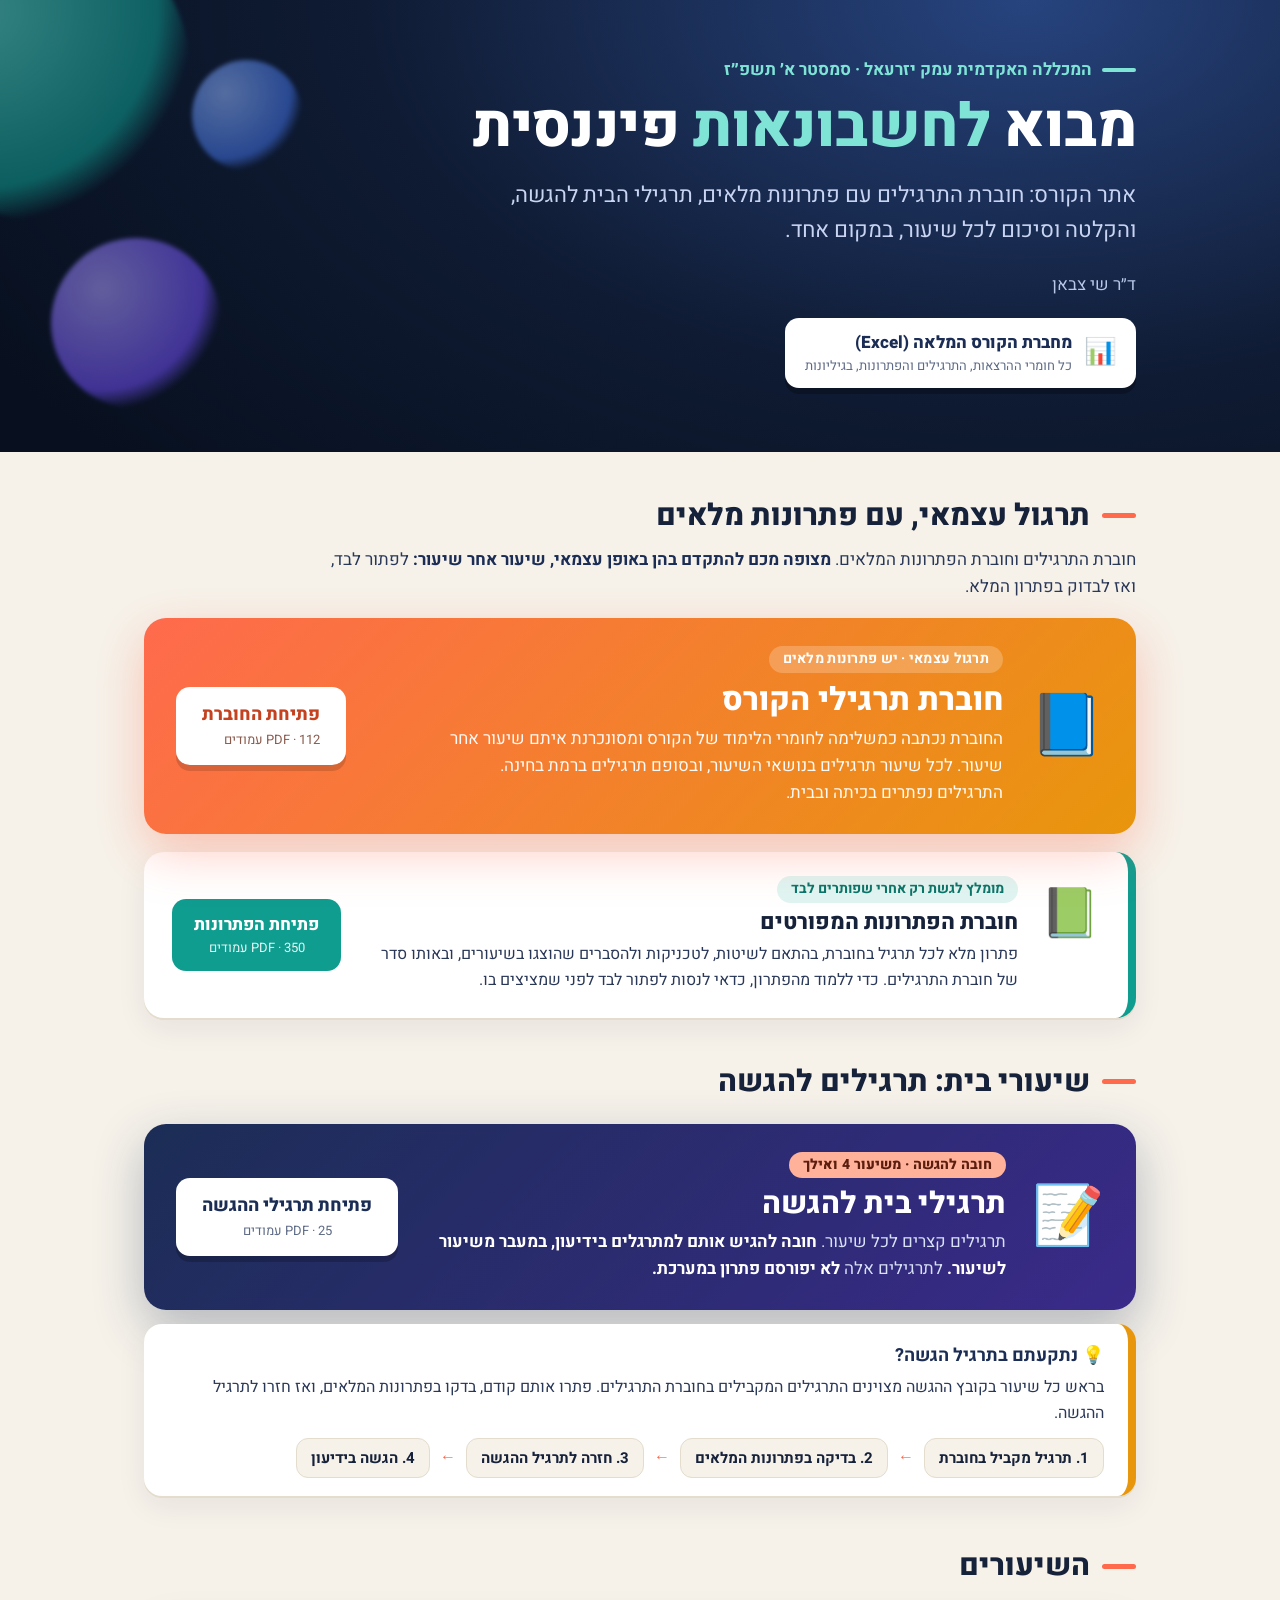
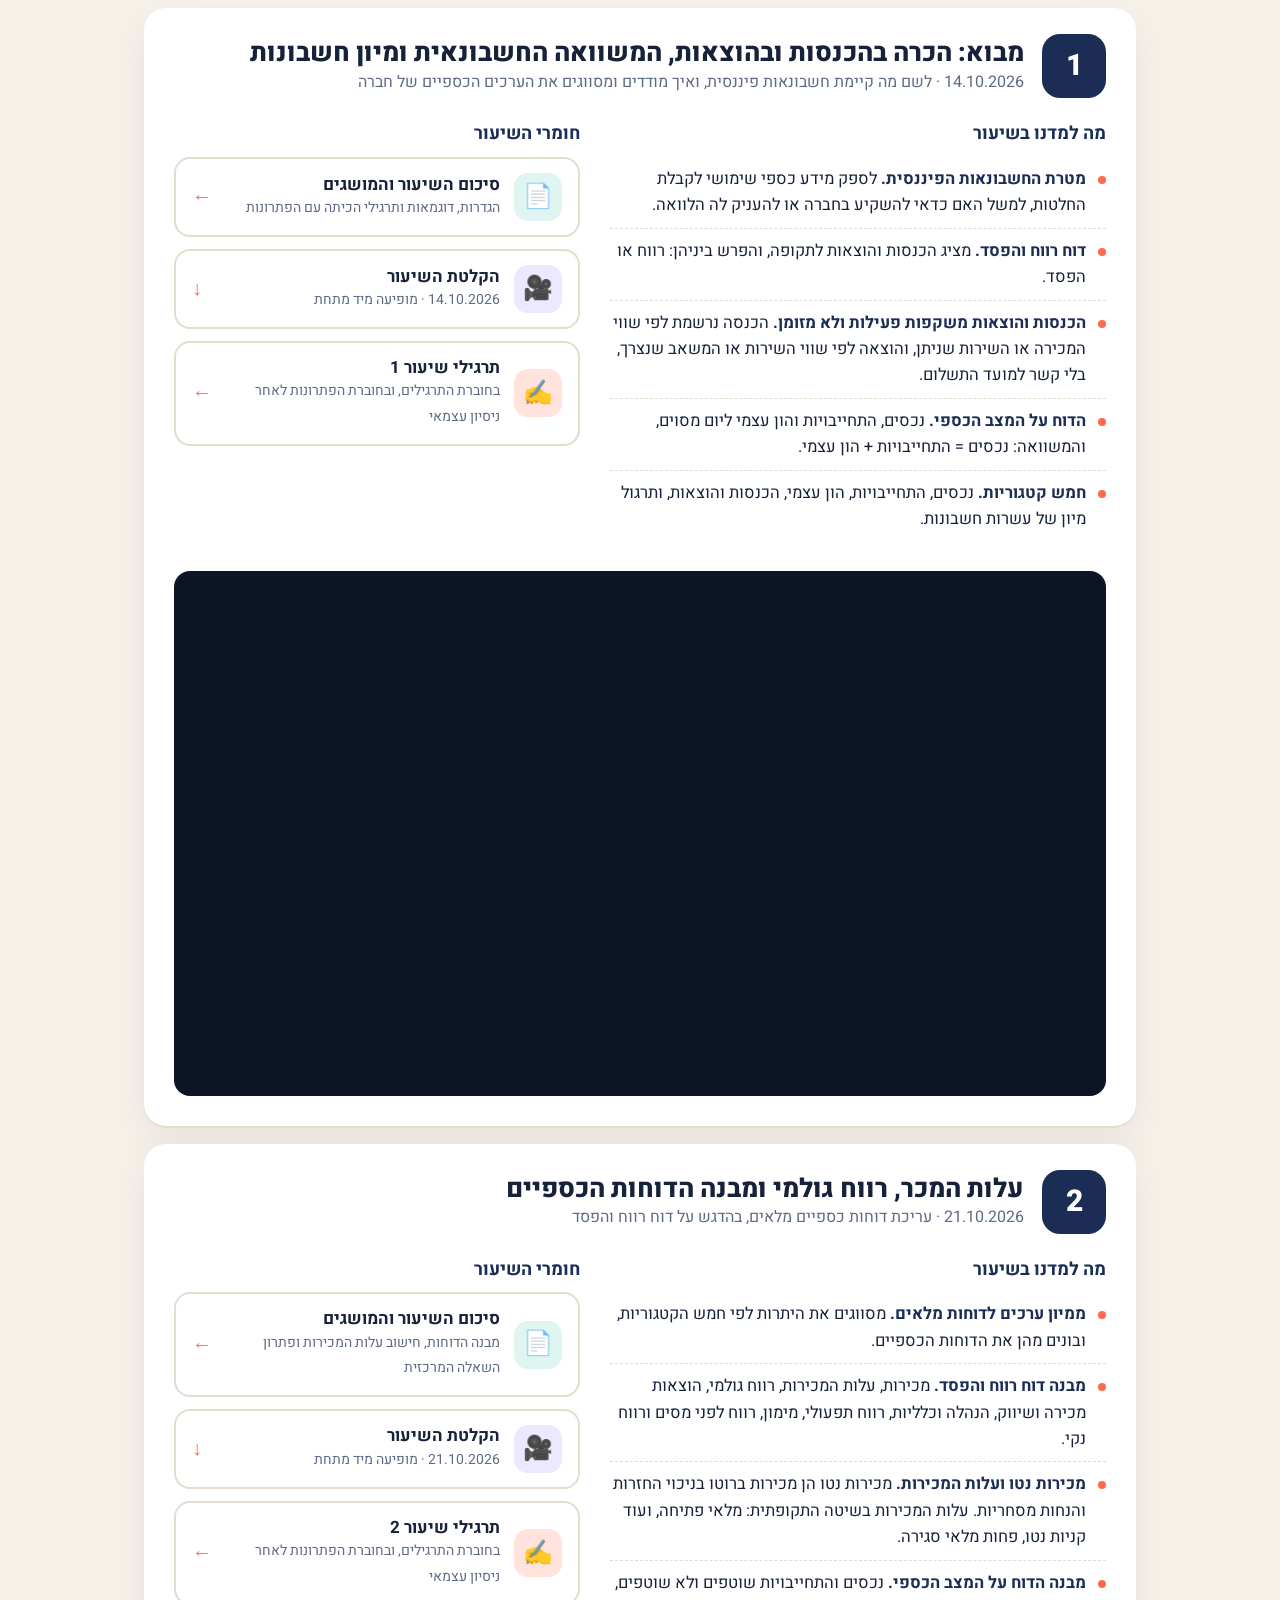
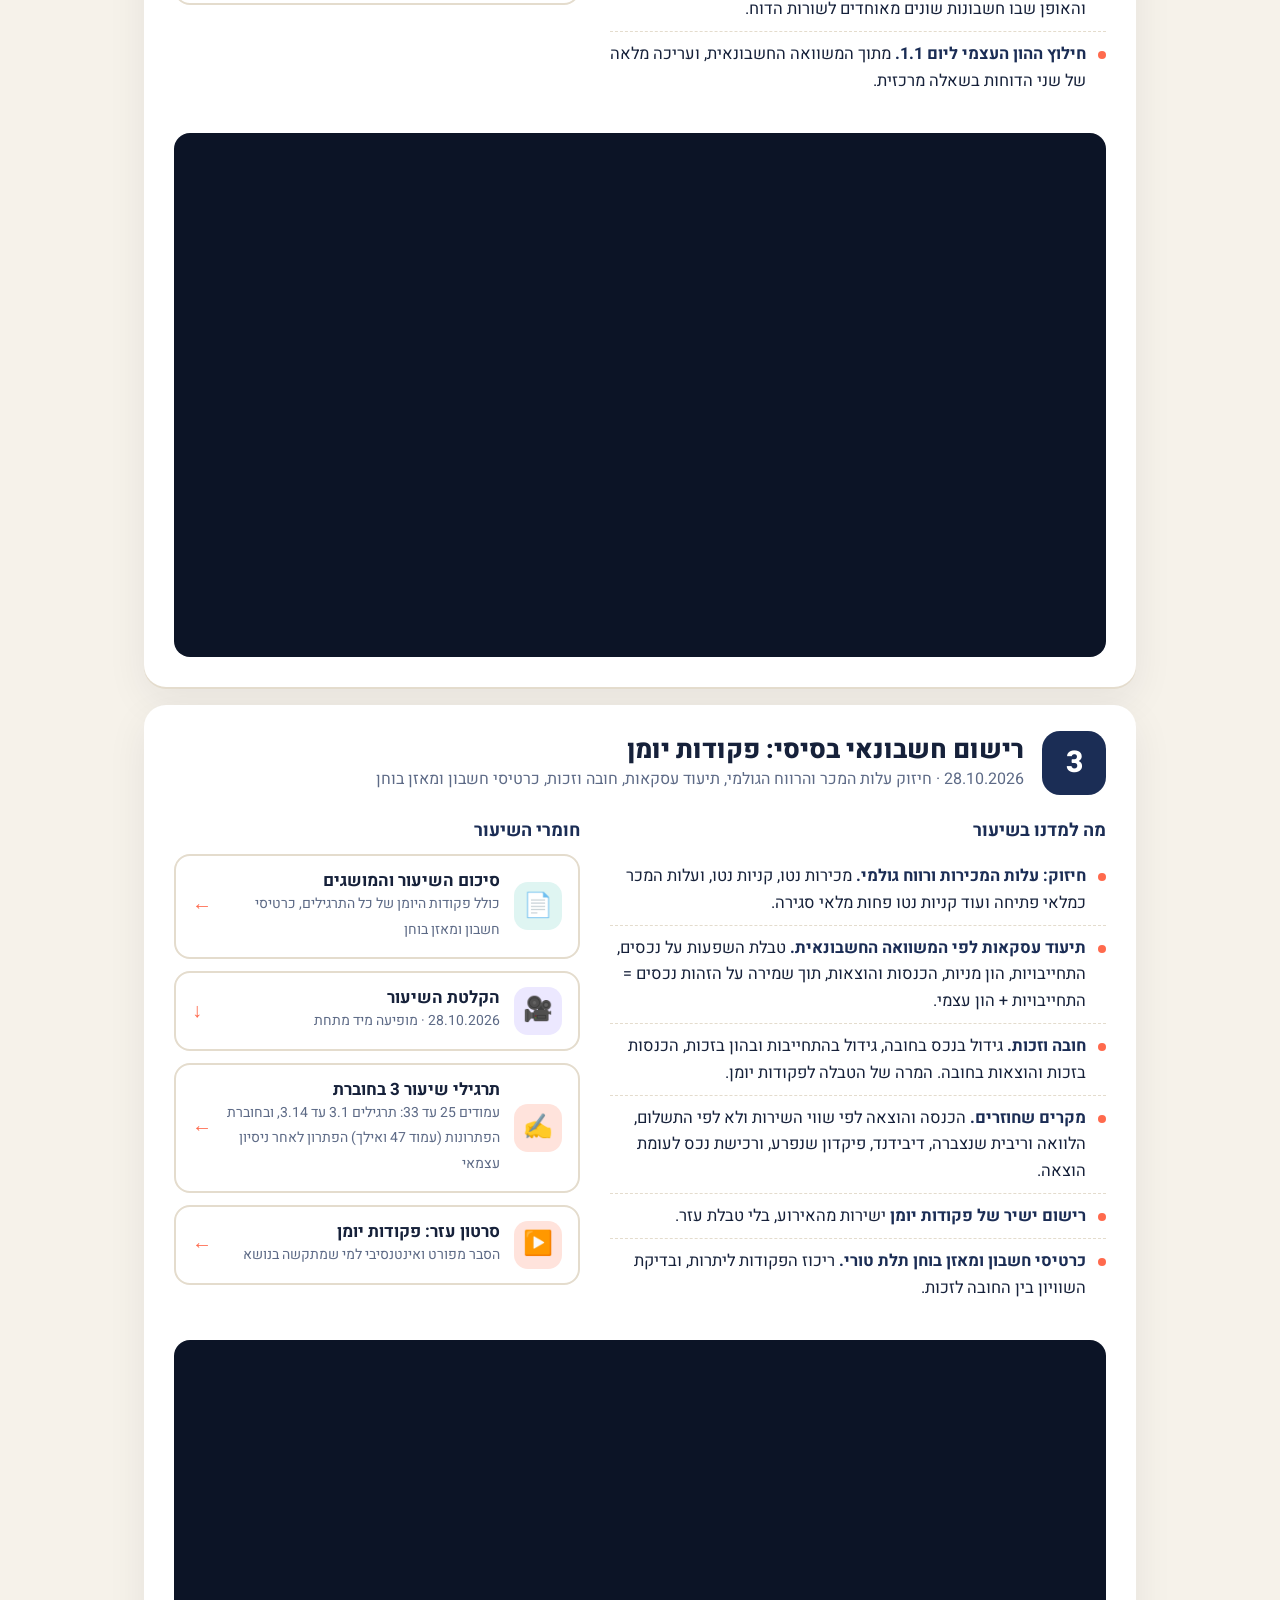
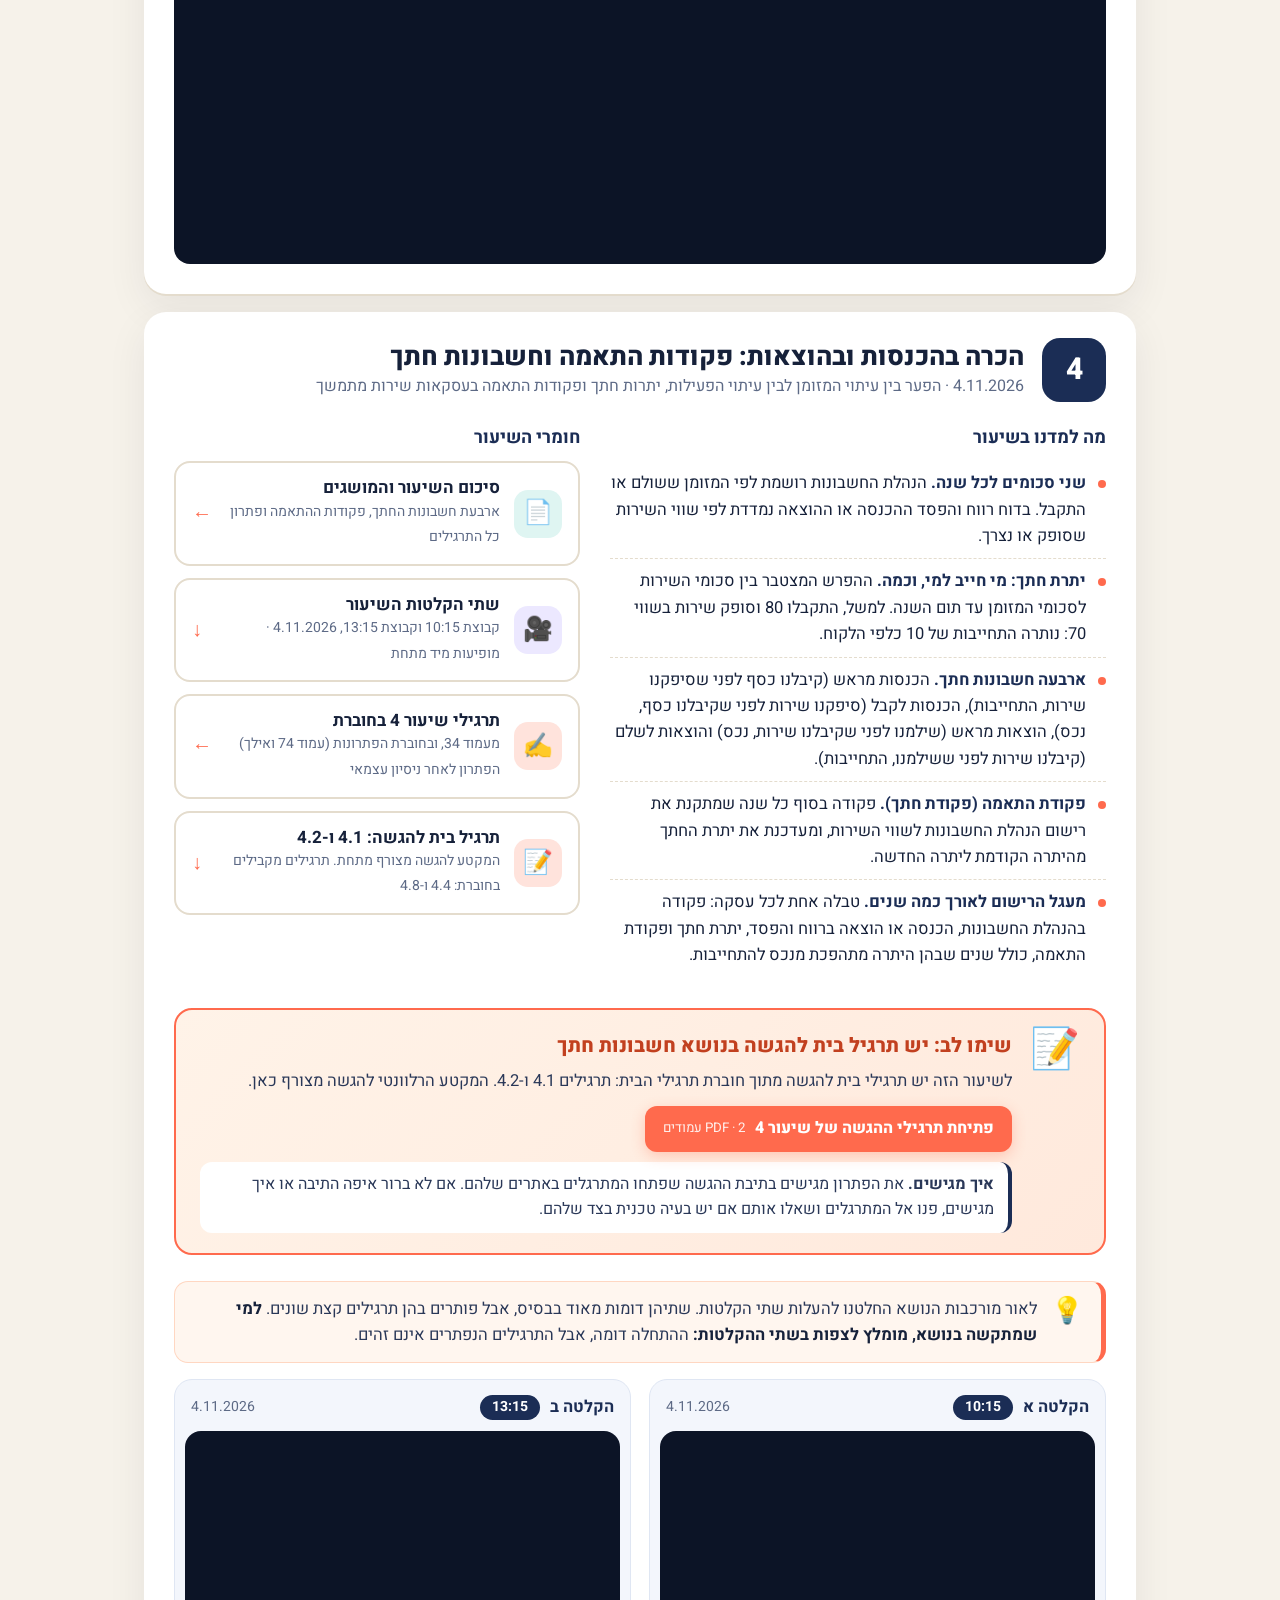
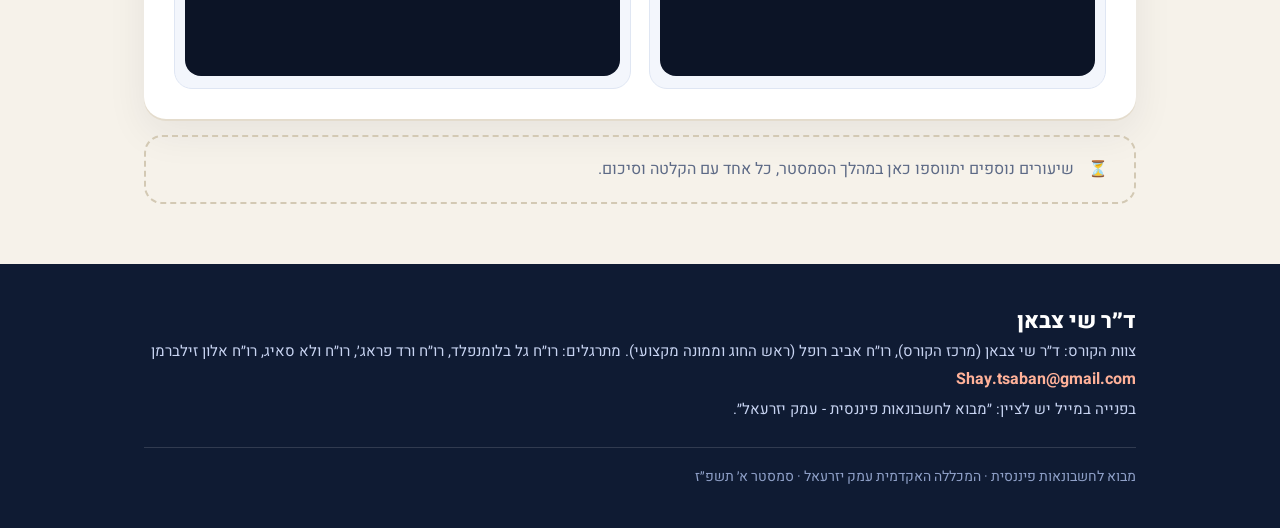
==== index.html @ c5085ea4 "Lesson 4: highlight the cutoff homework, attach its 2-page excerpt, explain submission via the TAs' " ====
<!doctype html>
<html lang="he" dir="rtl">
<head>
<meta charset="utf-8">
<meta name="viewport" content="width=device-width,initial-scale=1">
<title>מבוא לחשבונאות פיננסית | עמק יזרעאל</title>
<meta name="description" content="אתר הקורס מבוא לחשבונאות פיננסית, המכללה האקדמית עמק יזרעאל: חוברת תרגילים, חוברת פתרונות, הקלטות וסיכומי שיעורים.">
<link rel="stylesheet" href="assets/fonts.css">
<style>
:root{--ink:#16213a;--ink2:#2a3858;--mut:#5d6a86;--paper:#f6f2ea;--card:#fff;--line:#e4dccd;--coral:#ff6a4d;--coral2:#ff8f5a;--navy:#0f1b33;--navy2:#1b2d55;--asset:#0f9d90;--liab:#6d4df2;--eq:#e8960c}
*{box-sizing:border-box;margin:0;padding:0}
html{scroll-behavior:smooth}
body{font-family:'Heebo','Segoe UI','Arial Hebrew',Arial,sans-serif;background:var(--paper);color:var(--ink);line-height:1.6;-webkit-font-smoothing:antialiased}
a{color:inherit;text-decoration:none}
.wrap{max-width:1040px;margin:0 auto;padding:0 24px}

/* hero */
.hero{background:radial-gradient(1200px 700px at 80% 0%,#27447f 0%,var(--navy) 55%,#08101f 100%);color:#fff;padding:56px 0 64px;position:relative;overflow:hidden}
.hero .orb{position:absolute;border-radius:50%;filter:blur(2px);opacity:.55}
.kick{font-size:17px;font-weight:700;color:#7fe3d6;display:flex;gap:10px;align-items:center}
.kick:before{content:"";width:34px;height:4px;border-radius:4px;background:#7fe3d6}
h1{font-size:clamp(34px,6vw,60px);line-height:1.15;font-weight:800;letter-spacing:-.01em;margin-top:10px}
h1 em{font-style:normal;color:#7fe3d6}
.hero p.lead{font-size:clamp(17px,2.4vw,22px);color:#c8d4f2;max-width:680px;margin-top:16px}
.meta{margin-top:22px;color:#b8c6e8;font-size:17px}

/* booklet banner */
.booklet{position:relative;margin-top:18px;background:linear-gradient(135deg,var(--coral),#e8960c);color:#fff;border-radius:22px;padding:28px 32px;display:flex;gap:26px;align-items:center;box-shadow:0 18px 50px rgba(255,106,77,.35)}
.booklet .ic{font-size:60px;flex:none}
.booklet .tag{display:inline-block;background:rgba(255,255,255,.22);border-radius:99px;padding:2px 14px;font-weight:700;font-size:14px;letter-spacing:.02em}
.booklet h2{font-size:clamp(22px,3.4vw,32px);line-height:1.2;margin:8px 0 6px;font-weight:800}
.booklet p{font-size:17px;opacity:.96;max-width:560px}
.booklet .btn{margin-right:auto;flex:none;background:#fff;color:#c4421f;font-weight:800;font-size:18px;padding:14px 26px;border-radius:14px;box-shadow:0 6px 0 rgba(0,0,0,.14);transition:transform .15s}
.booklet .btn:hover{transform:translateY(-2px)}
.booklet .btn small{display:block;font-weight:500;font-size:13px;color:#8a5a4d}


.solutions{margin-top:18px;background:#fff;border-radius:20px;padding:24px 28px;display:flex;gap:22px;align-items:flex-start;box-shadow:0 2px 0 var(--line),0 10px 30px rgba(22,33,58,.07);border-right:8px solid var(--asset)}
.solutions .ic{font-size:48px;flex:none}
.solutions h3{font-size:22px;font-weight:800;line-height:1.25}
.solutions .rec-tag{display:inline-block;background:#dff5f2;color:#087469;border-radius:99px;padding:2px 14px;font-weight:700;font-size:14px;margin-bottom:6px}
.solutions p{font-size:16px;color:var(--ink2);margin-top:6px}
.solutions .warn{margin-top:12px;background:#fff7e0;border-right:5px solid #f0b429;border-radius:10px;padding:10px 14px;font-size:15px;color:#4a4130}
.solutions .warn a{color:var(--navy2);font-weight:700;direction:ltr;unicode-bidi:isolate;display:inline-block;text-decoration:underline}
.solutions .btn2{flex:none;margin-right:auto;align-self:center;background:var(--asset);color:#fff;font-weight:800;font-size:17px;padding:12px 22px;border-radius:14px;text-align:center;transition:transform .15s}
.solutions .btn2:hover{transform:translateY(-2px)}
.solutions .btn2 small{display:block;font-weight:500;font-size:13px;opacity:.9}
@media (max-width:760px){.solutions{flex-direction:column}.solutions .btn2{margin-right:0;width:100%}}

/* lecture card */
section.block{padding-top:46px}
h2.sec{font-size:30px;font-weight:800;display:flex;gap:12px;align-items:center}
h2.sec:before{content:"";width:34px;height:5px;border-radius:5px;background:var(--coral)}
.lec{margin-top:18px;background:var(--card);border-radius:22px;box-shadow:0 2px 0 var(--line),0 14px 40px rgba(22,33,58,.07);overflow:hidden}
.lec-head{padding:26px 30px 8px;display:flex;gap:18px;align-items:center}
.lec-n{flex:none;width:64px;height:64px;border-radius:18px;background:var(--navy2);color:#fff;display:grid;place-items:center;font-size:30px;font-weight:800}
.lec-head h3{font-size:26px;line-height:1.25;font-weight:800}
.lec-head .sub{color:var(--mut);font-size:16px}
.lec-body{display:grid;grid-template-columns:1.1fr .9fr;gap:30px;padding:14px 30px 30px}
.lec-body h4{font-size:18px;margin-bottom:8px;color:var(--navy2)}
.learn{list-style:none}
.learn li{padding:9px 14px 9px 0;position:relative;border-bottom:1px dashed var(--line);font-size:16.5px}
.learn li:last-child{border:0}
.learn li:before{content:"";position:absolute;right:0;top:19px;width:8px;height:8px;border-radius:50%;background:var(--coral)}
.learn li{padding-right:20px}
.learn b{color:var(--navy2)}
.links{display:flex;flex-direction:column;gap:12px}
.lk{display:flex;gap:14px;align-items:center;border-radius:16px;padding:14px 16px;border:2px solid var(--line);background:#fff;transition:transform .15s,border-color .15s,box-shadow .15s}
.lk:hover{transform:translateY(-2px);border-color:var(--coral);box-shadow:0 8px 20px rgba(22,33,58,.1)}
.lk .e{flex:none;width:48px;height:48px;border-radius:14px;display:grid;place-items:center;font-size:24px}
.lk b{display:block;font-size:17px;line-height:1.25}
.lk span.d{font-size:14px;color:var(--mut)}
.lk .ar{margin-right:auto;color:var(--coral);font-weight:800;font-size:20px}
.lk.p .e{background:#ffe3dc}.lk.s .e{background:#dff5f2}.lk.r .e{background:#ece8ff}

/* homework submission box inside a lecture card */
.hwsub{margin:0 30px 26px;background:linear-gradient(135deg,#fff3e8,#ffe9dc);border:2px solid var(--coral);border-radius:18px;padding:20px 24px;display:flex;gap:18px;align-items:flex-start}
.hwsub .ic{font-size:40px;line-height:1;flex:none}
.hwsub h4{font-size:20px;font-weight:800;color:#c2401f;margin-bottom:6px}
.hwsub p{margin:0 0 8px;color:var(--ink2);font-size:16.5px}
.hwsub .go{display:inline-flex;gap:10px;align-items:center;background:var(--coral);color:#fff;font-weight:800;border-radius:12px;padding:10px 18px;margin:4px 0 10px;box-shadow:0 4px 14px rgba(255,106,77,.3)}
.hwsub .go:hover{background:#f0532f}
.hwsub .go small{font-weight:500;opacity:.9}
.hwsub .how{background:#fff;border-radius:12px;padding:10px 14px;border-right:4px solid var(--navy2);font-size:16px;color:var(--ink2)}
@media (max-width:760px){.hwsub{margin:0 22px 22px;flex-direction:column;padding:18px}}
/* two recordings side by side */
.rec2-note{display:flex;gap:14px;align-items:flex-start;background:#fff6ef;border:1px solid #ffd7c2;border-right:5px solid var(--coral);border-radius:14px;padding:14px 18px;margin-bottom:16px;color:var(--ink2);font-size:16.5px}
.rec2-note .ic{font-size:26px;line-height:1.2;flex:none}
.rec2-note b{color:var(--ink)}
.rec2{display:grid;grid-template-columns:1fr 1fr;gap:18px}
.rec2 figure{margin:0;background:#f3f6fc;border:1px solid #dfe6f3;border-radius:18px;padding:10px 10px 12px}
.rec2 figcaption{display:flex;align-items:center;gap:10px;padding:4px 6px 10px;font-weight:700;color:var(--navy2);font-size:16.5px}
.rec2 figcaption .grp{background:var(--navy2);color:#fff;border-radius:99px;padding:1px 12px;font-size:14px;direction:ltr;unicode-bidi:isolate}
.rec2 figcaption .dt{margin-right:auto;color:var(--mut);font-weight:500;font-size:14px}
@media (max-width:900px){.rec2{grid-template-columns:1fr}}
/* recording */
.rec{padding:0 30px 30px}
.rec h4{font-size:18px;margin-bottom:10px;color:var(--navy2)}
.recbox{position:relative;aspect-ratio:16/9;border-radius:16px;overflow:hidden;background:#0c1426}
.recbox iframe{position:absolute;inset:0;width:100%;height:100%;border:0}
.recph{position:absolute;inset:0;display:grid;place-items:center;text-align:center;color:#b8c6e8;padding:20px}
.recph div{max-width:420px}
.recph .big{font-size:46px}
.recph b{display:block;color:#fff;font-size:20px;margin:6px 0 4px}

/* upcoming */
.soon{margin-top:16px;border:2px dashed #d3c9b4;border-radius:18px;padding:20px 26px;color:var(--mut);font-size:16px;display:flex;gap:14px;align-items:center}

/* about */
footer{margin-top:60px;background:var(--navy);color:#c8d4f2;padding:40px 0}
.about{display:flex;gap:22px;align-items:center}
.ph{flex:none;width:96px;height:96px;border-radius:50%;overflow:hidden;border:3px solid rgba(255,255,255,.85);background:#fff}
.ph img{width:100%;height:100%;object-fit:cover;object-position:50% 22%;display:block}
.about .nm{font-size:22px;font-weight:800;color:#fff}
.about .rl{font-size:15px}
.about a.mail{display:inline-block;margin-top:4px;color:#ffb199;font-weight:700;direction:ltr;unicode-bidi:isolate}
.about a.mail:hover{text-decoration:underline}
.copy{margin-top:26px;padding-top:18px;border-top:1px solid rgba(255,255,255,.14);font-size:14px;color:#8fa0c8}

@media (max-width:760px){
  .booklet{flex-direction:column;align-items:flex-start;padding:24px}
  .booklet .btn{margin-right:0;width:100%;text-align:center}
  .lec-body{grid-template-columns:1fr}
  .lec-head{padding:22px 22px 4px}.lec-body{padding:12px 22px 24px}.rec{padding:0 22px 24px}
}

/* practice groups */
.grp{padding-top:40px}
.grp .gsub{font-size:17px;color:var(--ink2);margin-top:6px;max-width:820px}
.grp .gsub b{color:var(--navy2)}
.hw{margin-top:18px;background:linear-gradient(135deg,var(--navy2),#3a2a8a);color:#fff;border-radius:22px;padding:28px 32px;display:flex;gap:26px;align-items:center;box-shadow:0 18px 50px rgba(27,45,85,.3)}
.hw .ic{font-size:58px;flex:none}
.hw .tag{display:inline-block;background:#ffb199;color:#5a1d0e;border-radius:99px;padding:2px 14px;font-weight:800;font-size:14px}
.hw h3{font-size:clamp(22px,3.2vw,30px);line-height:1.2;margin:8px 0 6px;font-weight:800}
.hw p{font-size:17px;color:#d9e1f7;max-width:580px}
.hw p b{color:#fff}
.hw .btn{margin-right:auto;flex:none;background:#fff;color:var(--navy2);font-weight:800;font-size:18px;padding:14px 26px;border-radius:14px;box-shadow:0 6px 0 rgba(0,0,0,.2);transition:transform .15s;text-align:center}
.hw .btn:hover{transform:translateY(-2px)}
.hw .btn small{display:block;font-weight:500;font-size:13px;color:var(--mut)}
.stuck{margin-top:14px;background:#fff;border-radius:18px;padding:18px 24px;box-shadow:0 2px 0 var(--line),0 10px 30px rgba(22,33,58,.07);border-right:8px solid var(--eq)}
.stuck b.t{font-size:18px;color:var(--navy2)}
.stuck p{font-size:16px;color:var(--ink2);margin-top:4px}
.steps{display:flex;gap:10px;align-items:center;flex-wrap:wrap;margin-top:12px}
.steps span{background:var(--paper);border:1px solid var(--line);border-radius:12px;padding:7px 14px;font-weight:700;font-size:15px}
.steps i{font-style:normal;color:var(--coral);font-weight:800}
@media (max-width:760px){.hw{flex-direction:column;align-items:flex-start;padding:24px}.hw .btn{margin-right:0;width:100%}}

.herolink{display:inline-flex;gap:12px;align-items:center;margin-top:20px;background:#fff;color:var(--navy2);font-weight:800;font-size:17px;padding:11px 20px;border-radius:14px;box-shadow:0 6px 0 rgba(0,0,0,.25);transition:transform .15s}
.herolink:hover{transform:translateY(-2px)}
.herolink small{display:block;font-weight:500;font-size:13px;color:var(--mut)}
.herolink .hi{font-size:26px}
</style>
</head>
<body>

<header class="hero">
  <div class="orb" style="width:300px;height:300px;background:radial-gradient(circle at 30% 30%,#58e0cf,#0f9d90 60%,transparent 72%);left:-110px;top:-80px"></div>
  <div class="orb" style="width:170px;height:170px;background:radial-gradient(circle at 30% 30%,#a99bff,#6d4df2 60%,transparent 72%);left:4%;bottom:44px"></div>
  <div class="orb" style="width:110px;height:110px;background:radial-gradient(circle at 30% 30%,#8fb4ff,#3f6fe0 60%,transparent 72%);left:15%;top:60px"></div>
  <div class="wrap" style="position:relative">
    <div class="kick">המכללה האקדמית עמק יזרעאל · סמסטר א׳ תשפ״ז</div>
    <h1>מבוא <em>לחשבונאות</em> פיננסית</h1>
    <p class="lead">אתר הקורס: חוברת התרגילים עם פתרונות מלאים, תרגילי הבית להגשה, והקלטה וסיכום לכל שיעור, במקום אחד.</p>
    <div class="meta">ד״ר שי צבאן</div>
    <a class="herolink" href="materials/course-notes.xlsx" download><span class="hi">📊</span><span>מחברת הקורס המלאה (Excel)<small>כל חומרי ההרצאות, התרגילים והפתרונות, בגיליונות</small></span></a>
  </div>
</header>

<main class="wrap">

  <section class="grp" id="practice">
  <h2 class="sec">תרגול עצמאי, עם פתרונות מלאים</h2>
  <p class="gsub">חוברת התרגילים וחוברת הפתרונות המלאים. <b>מצופה מכם להתקדם בהן באופן עצמאי, שיעור אחר שיעור:</b> לפתור לבד, ואז לבדוק בפתרון המלא.</p>

  <a class="booklet" href="materials/exercise-booklet.pdf" target="_blank" rel="noopener" aria-label="פתיחת חוברת התרגילים">
    <div class="ic">📘</div>
    <div>
      <span class="tag">תרגול עצמאי · יש פתרונות מלאים</span>
      <h2>חוברת תרגילי הקורס</h2>
      <p>החוברת נכתבה כמשלימה לחומרי הלימוד של הקורס ומסונכרנת איתם שיעור אחר שיעור. לכל שיעור תרגילים בנושאי השיעור, ובסופם תרגילים ברמת בחינה. התרגילים נפתרים בכיתה ובבית.</p>
    </div>
    <span class="btn">פתיחת החוברת<small>PDF · 112 עמודים</small></span>
  </a>

  <div class="solutions">
    <div class="ic">📗</div>
    <div>
      <span class="rec-tag">מומלץ לגשת רק אחרי שפותרים לבד</span>
      <h3>חוברת הפתרונות המפורטים</h3>
      <p>פתרון מלא לכל תרגיל בחוברת, בהתאם לשיטות, לטכניקות ולהסברים שהוצגו בשיעורים, ובאותו סדר של חוברת התרגילים. כדי ללמוד מהפתרון, כדאי לנסות לפתור לבד לפני שמציצים בו.</p>
    </div>
    <a class="btn2" href="materials/solutions-booklet.pdf" target="_blank" rel="noopener">פתיחת הפתרונות<small>PDF · 350 עמודים</small></a>
  </div>
  </section>

  <section class="grp" id="homework">
  <h2 class="sec">שיעורי בית: תרגילים להגשה</h2>
  <a class="hw" href="materials/homework.pdf" target="_blank" rel="noopener" aria-label="פתיחת תרגילי הבית להגשה">
    <div class="ic">📝</div>
    <div>
      <span class="tag">חובה להגשה · משיעור 4 ואילך</span>
      <h3>תרגילי בית להגשה</h3>
      <p>תרגילים קצרים לכל שיעור. <b>חובה להגיש אותם למתרגלים בידיעון, במעבר משיעור לשיעור.</b> לתרגילים אלה <b>לא יפורסם פתרון במערכת.</b></p>
    </div>
    <span class="btn">פתיחת תרגילי ההגשה<small>PDF · 25 עמודים</small></span>
  </a>
  <div class="stuck">
    <b class="t">💡 נתקעתם בתרגיל הגשה?</b>
    <p>בראש כל שיעור בקובץ ההגשה מצוינים התרגילים המקבילים בחוברת התרגילים. פתרו אותם קודם, בדקו בפתרונות המלאים, ואז חזרו לתרגיל ההגשה.</p>
    <div class="steps"><span>1. תרגיל מקביל בחוברת</span><i>←</i><span>2. בדיקה בפתרונות המלאים</span><i>←</i><span>3. חזרה לתרגיל ההגשה</span><i>←</i><span>4. הגשה בידיעון</span></div>
  </div>
  </section>

  <section class="block" id="lectures">
    <h2 class="sec">השיעורים</h2>

    <article class="lec" id="lecture-1">
      <div class="lec-head">
        <div class="lec-n">1</div>
        <div>
          <h3>מבוא: הכרה בהכנסות ובהוצאות, המשוואה החשבונאית ומיון חשבונות</h3>
          <div class="sub">14.10.2026 · לשם מה קיימת חשבונאות פיננסית, ואיך מודדים ומסווגים את הערכים הכספיים של חברה</div>
        </div>
      </div>
      <div class="lec-body">
        <div>
          <h4>מה למדנו בשיעור</h4>
          <ul class="learn">
            <li><b>מטרת החשבונאות הפיננסית.</b> לספק מידע כספי שימושי לקבלת החלטות, למשל האם כדאי להשקיע בחברה או להעניק לה הלוואה.</li>
            <li><b>דוח רווח והפסד.</b> מציג הכנסות והוצאות לתקופה, והפרש ביניהן: רווח או הפסד.</li>
            <li><b>הכנסות והוצאות משקפות פעילות ולא מזומן.</b> הכנסה נרשמת לפי שווי המכירה או השירות שניתן, והוצאה לפי שווי השירות או המשאב שנצרך, בלי קשר למועד התשלום.</li>
            <li><b>הדוח על המצב הכספי.</b> נכסים, התחייבויות והון עצמי ליום מסוים, והמשוואה: נכסים = התחייבויות + הון עצמי.</li>
            <li><b>חמש קטגוריות.</b> נכסים, התחייבויות, הון עצמי, הכנסות והוצאות, ותרגול מיון של עשרות חשבונות.</li>
          </ul>
        </div>
        <div>
          <h4>חומרי השיעור</h4>
          <div class="links">
            <a class="lk s" href="lectures/lecture-1/notes.html" target="_blank" rel="noopener">
              <div class="e">📄</div>
              <div><b>סיכום השיעור והמושגים</b><span class="d">הגדרות, דוגמאות ותרגילי הכיתה עם הפתרונות</span></div>
              <span class="ar">←</span>
            </a>
            <a class="lk r" href="#recording-1">
              <div class="e">🎥</div>
              <div><b>הקלטת השיעור</b><span class="d">14.10.2026 · מופיעה מיד מתחת</span></div>
              <span class="ar">↓</span>
            </a>
            <a class="lk p" href="materials/exercise-booklet.pdf" target="_blank" rel="noopener">
              <div class="e">✍️</div>
              <div><b>תרגילי שיעור 1</b><span class="d">בחוברת התרגילים, ובחוברת הפתרונות לאחר ניסיון עצמאי</span></div>
              <span class="ar">←</span>
            </a>
          </div>
        </div>
      </div>
      <div class="rec" id="recording-1">
        <div class="recbox" id="recbox1">
          <div class="recph"><div><div class="big">🎥</div><b>ההקלטה תתווסף כאן</b></div></div>
        </div>
      </div>
    </article>

    <article class="lec" id="lecture-2">
      <div class="lec-head">
        <div class="lec-n">2</div>
        <div>
          <h3>עלות המכר, רווח גולמי ומבנה הדוחות הכספיים</h3>
          <div class="sub">21.10.2026 · עריכת דוחות כספיים מלאים, בהדגש על דוח רווח והפסד</div>
        </div>
      </div>
      <div class="lec-body">
        <div>
          <h4>מה למדנו בשיעור</h4>
          <ul class="learn">
            <li><b>ממיון ערכים לדוחות מלאים.</b> מסווגים את היתרות לפי חמש הקטגוריות, ובונים מהן את הדוחות הכספיים.</li>
            <li><b>מבנה דוח רווח והפסד.</b> מכירות, עלות המכירות, רווח גולמי, הוצאות מכירה ושיווק, הנהלה וכלליות, רווח תפעולי, מימון, רווח לפני מסים ורווח נקי.</li>
            <li><b>מכירות נטו ועלות המכירות.</b> מכירות נטו הן מכירות ברוטו בניכוי החזרות והנחות מסחריות. עלות המכירות בשיטה התקופתית: מלאי פתיחה, ועוד קניות נטו, פחות מלאי סגירה.</li>
            <li><b>מבנה הדוח על המצב הכספי.</b> נכסים והתחייבויות שוטפים ולא שוטפים, והאופן שבו חשבונות שונים מאוחדים לשורות הדוח.</li>
            <li><b>חילוץ ההון העצמי ליום 1.1.</b> מתוך המשוואה החשבונאית, ועריכה מלאה של שני הדוחות בשאלה מרכזית.</li>
          </ul>
        </div>
        <div>
          <h4>חומרי השיעור</h4>
          <div class="links">
            <a class="lk s" href="lectures/lecture-2/notes.html" target="_blank" rel="noopener">
              <div class="e">📄</div>
              <div><b>סיכום השיעור והמושגים</b><span class="d">מבנה הדוחות, חישוב עלות המכירות ופתרון השאלה המרכזית</span></div>
              <span class="ar">←</span>
            </a>
            <a class="lk r" href="#recording-2">
              <div class="e">🎥</div>
              <div><b>הקלטת השיעור</b><span class="d">21.10.2026 · מופיעה מיד מתחת</span></div>
              <span class="ar">↓</span>
            </a>
            <a class="lk p" href="materials/exercise-booklet.pdf" target="_blank" rel="noopener">
              <div class="e">✍️</div>
              <div><b>תרגילי שיעור 2</b><span class="d">בחוברת התרגילים, ובחוברת הפתרונות לאחר ניסיון עצמאי</span></div>
              <span class="ar">←</span>
            </a>
          </div>
        </div>
      </div>
      <div class="rec" id="recording-2">
        <div class="recbox" id="recbox2">
          <div class="recph"><div><div class="big">🎥</div><b>ההקלטה תתווסף כאן</b></div></div>
        </div>
      </div>
    </article>

    <article class="lec" id="lecture-3">
      <div class="lec-head">
        <div class="lec-n">3</div>
        <div>
          <h3>רישום חשבונאי בסיסי: פקודות יומן</h3>
          <div class="sub">28.10.2026 · חיזוק עלות המכר והרווח הגולמי, תיעוד עסקאות, חובה וזכות, כרטיסי חשבון ומאזן בוחן</div>
        </div>
      </div>
      <div class="lec-body">
        <div>
          <h4>מה למדנו בשיעור</h4>
          <ul class="learn">
            <li><b>חיזוק: עלות המכירות ורווח גולמי.</b> מכירות נטו, קניות נטו, ועלות המכר כמלאי פתיחה ועוד קניות נטו פחות מלאי סגירה.</li>
            <li><b>תיעוד עסקאות לפי המשוואה החשבונאית.</b> טבלת השפעות על נכסים, התחייבויות, הון מניות, הכנסות והוצאות, תוך שמירה על הזהות נכסים = התחייבויות + הון עצמי.</li>
            <li><b>חובה וזכות.</b> גידול בנכס בחובה, גידול בהתחייבות ובהון בזכות, הכנסות בזכות והוצאות בחובה. המרה של הטבלה לפקודות יומן.</li>
            <li><b>מקרים שחוזרים.</b> הכנסה והוצאה לפי שווי השירות ולא לפי התשלום, הלוואה וריבית שנצברה, דיבידנד, פיקדון שנפרע, ורכישת נכס לעומת הוצאה.</li>
            <li><b>רישום ישיר של פקודות יומן</b> ישירות מהאירוע, בלי טבלת עזר.</li>
            <li><b>כרטיסי חשבון ומאזן בוחן תלת טורי.</b> ריכוז הפקודות ליתרות, ובדיקת השוויון בין החובה לזכות.</li>
          </ul>
        </div>
        <div>
          <h4>חומרי השיעור</h4>
          <div class="links">
            <a class="lk s" href="lectures/lecture-3/notes.html" target="_blank" rel="noopener">
              <div class="e">📄</div>
              <div><b>סיכום השיעור והמושגים</b><span class="d">כולל פקודות היומן של כל התרגילים, כרטיסי חשבון ומאזן בוחן</span></div>
              <span class="ar">←</span>
            </a>
            <a class="lk r" href="#recording-3">
              <div class="e">🎥</div>
              <div><b>הקלטת השיעור</b><span class="d">28.10.2026 · מופיעה מיד מתחת</span></div>
              <span class="ar">↓</span>
            </a>
            <a class="lk p" href="materials/exercise-booklet.pdf#page=25" target="_blank" rel="noopener">
              <div class="e">✍️</div>
              <div><b>תרגילי שיעור 3 בחוברת</b><span class="d">עמודים 25 עד 33: תרגילים 3.1 עד 3.14, ובחוברת הפתרונות (עמוד 47 ואילך) הפתרון לאחר ניסיון עצמאי</span></div>
              <span class="ar">←</span>
            </a>
            <a class="lk p" href="https://youtu.be/yBkNCQvDNCw" target="_blank" rel="noopener">
              <div class="e">▶️</div>
              <div><b>סרטון עזר: פקודות יומן</b><span class="d">הסבר מפורט ואינטנסיבי למי שמתקשה בנושא</span></div>
              <span class="ar">←</span>
            </a>
          </div>
        </div>
      </div>
      <div class="rec" id="recording-3">
        <div class="recbox" id="recbox3">
          <div class="recph"><div><div class="big">🎥</div><b>ההקלטה תתווסף כאן</b></div></div>
        </div>
      </div>
    </article>

    <article class="lec" id="lecture-4">
      <div class="lec-head">
        <div class="lec-n">4</div>
        <div>
          <h3>הכרה בהכנסות ובהוצאות: פקודות התאמה וחשבונות חתך</h3>
          <div class="sub">4.11.2026 · הפער בין עיתוי המזומן לבין עיתוי הפעילות, יתרות חתך ופקודות התאמה בעסקאות שירות מתמשך</div>
        </div>
      </div>
      <div class="lec-body">
        <div>
          <h4>מה למדנו בשיעור</h4>
          <ul class="learn">
            <li><b>שני סכומים לכל שנה.</b> הנהלת החשבונות רושמת לפי המזומן ששולם או התקבל. בדוח רווח והפסד ההכנסה או ההוצאה נמדדת לפי שווי השירות שסופק או נצרך.</li>
            <li><b>יתרת חתך: מי חייב למי, וכמה.</b> ההפרש המצטבר בין סכומי השירות לסכומי המזומן עד תום השנה. למשל, התקבלו 80 וסופק שירות בשווי 70: נותרה התחייבות של 10 כלפי הלקוח.</li>
            <li><b>ארבעה חשבונות חתך.</b> הכנסות מראש (קיבלנו כסף לפני שסיפקנו שירות, התחייבות), הכנסות לקבל (סיפקנו שירות לפני שקיבלנו כסף, נכס), הוצאות מראש (שילמנו לפני שקיבלנו שירות, נכס) והוצאות לשלם (קיבלנו שירות לפני ששילמנו, התחייבות).</li>
            <li><b>פקודת התאמה (פקודת חתך).</b> פקודה בסוף כל שנה שמתקנת את רישום הנהלת החשבונות לשווי השירות, ומעדכנת את יתרת החתך מהיתרה הקודמת ליתרה החדשה.</li>
            <li><b>מעגל הרישום לאורך כמה שנים.</b> טבלה אחת לכל עסקה: פקודה בהנהלת החשבונות, הכנסה או הוצאה ברווח והפסד, יתרת חתך ופקודת התאמה, כולל שנים שבהן היתרה מתהפכת מנכס להתחייבות.</li>
          </ul>
        </div>
        <div>
          <h4>חומרי השיעור</h4>
          <div class="links">
            <a class="lk s" href="lectures/lecture-4/notes.html" target="_blank" rel="noopener">
              <div class="e">📄</div>
              <div><b>סיכום השיעור והמושגים</b><span class="d">ארבעת חשבונות החתך, פקודות ההתאמה ופתרון כל התרגילים</span></div>
              <span class="ar">←</span>
            </a>
            <a class="lk r" href="#recording-4">
              <div class="e">🎥</div>
              <div><b>שתי הקלטות השיעור</b><span class="d">קבוצת 10:15 וקבוצת 13:15, 4.11.2026 · מופיעות מיד מתחת</span></div>
              <span class="ar">↓</span>
            </a>
            <a class="lk p" href="materials/exercise-booklet.pdf#page=34" target="_blank" rel="noopener">
              <div class="e">✍️</div>
              <div><b>תרגילי שיעור 4 בחוברת</b><span class="d">מעמוד 34, ובחוברת הפתרונות (עמוד 74 ואילך) הפתרון לאחר ניסיון עצמאי</span></div>
              <span class="ar">←</span>
            </a>
            <a class="lk p" href="#homework-4">
              <div class="e">📝</div>
              <div><b>תרגיל בית להגשה: 4.1 ו-4.2</b><span class="d">המקטע להגשה מצורף מתחת. תרגילים מקבילים בחוברת: 4.4 ו-4.8</span></div>
              <span class="ar">↓</span>
            </a>
          </div>
        </div>
      </div>
      <div class="hwsub" id="homework-4">
        <div class="ic">📝</div>
        <div>
          <h4>שימו לב: יש תרגיל בית להגשה בנושא חשבונות חתך</h4>
          <p>לשיעור הזה יש תרגילי בית להגשה מתוך חוברת תרגילי הבית: תרגילים 4.1 ו-4.2. המקטע הרלוונטי להגשה מצורף כאן.</p>
          <a class="go" href="materials/homework-lesson-4.pdf" target="_blank" rel="noopener">פתיחת תרגילי ההגשה של שיעור 4 <small>PDF · 2 עמודים</small></a>
          <div class="how"><b>איך מגישים.</b> את הפתרון מגישים בתיבת ההגשה שפתחו המתרגלים באתרים שלהם. אם לא ברור איפה התיבה או איך מגישים, פנו אל המתרגלים ושאלו אותם אם יש בעיה טכנית בצד שלהם.</div>
        </div>
      </div>
      <div class="rec" id="recording-4">
        <div class="rec2-note">
          <div class="ic">💡</div>
          <div>לאור מורכבות הנושא החלטנו להעלות שתי הקלטות. שתיהן דומות מאוד בבסיס, אבל פותרים בהן תרגילים קצת שונים. <b>למי שמתקשה בנושא, מומלץ לצפות בשתי ההקלטות:</b> ההתחלה דומה, אבל התרגילים הנפתרים אינם זהים.</div>
        </div>
        <div class="rec2">
          <figure>
            <figcaption>הקלטה א <span class="grp">10:15</span><span class="dt">4.11.2026</span></figcaption>
            <div class="recbox" id="recbox4a">
              <div class="recph"><div><div class="big">🎥</div><b>ההקלטה תתווסף כאן</b></div></div>
            </div>
          </figure>
          <figure>
            <figcaption>הקלטה ב <span class="grp">13:15</span><span class="dt">4.11.2026</span></figcaption>
            <div class="recbox" id="recbox4b">
              <div class="recph"><div><div class="big">🎥</div><b>ההקלטה תתווסף כאן</b></div></div>
            </div>
          </figure>
        </div>
      </div>
    </article>

    <div class="soon">⏳ <span>שיעורים נוספים יתווספו כאן במהלך הסמסטר, כל אחד עם הקלטה וסיכום.</span></div>
  </section>
</main>

<footer>
  <div class="wrap">
    <div class="about">
      <div class="ph" id="phbox"><img src="assets/shay.jpg" alt="ד״ר שי צבאן" onerror="document.getElementById('phbox').style.display='none'"></div>
      <div>
        <div class="nm">ד״ר שי צבאן</div>
        <div class="rl">צוות הקורס: ד״ר שי צבאן (מרכז הקורס), רו״ח אביב רופל (ראש החוג וממונה מקצועי). מתרגלים: רו״ח גל בלומנפלד, רו״ח ורד פראג׳, רו״ח ולא סאיג, רו״ח אלון זילברמן</div>
        <a class="mail" href="mailto:Shay.tsaban@gmail.com?subject=%D7%9E%D7%91%D7%95%D7%90%20%D7%9C%D7%97%D7%A9%D7%91%D7%95%D7%A0%D7%90%D7%95%D7%AA%20%D7%A4%D7%99%D7%A0%D7%A0%D7%A1%D7%99%D7%AA%20-%20%D7%A2%D7%9E%D7%A7%20%D7%99%D7%96%D7%A8%D7%A2%D7%90%D7%9C">Shay.tsaban@gmail.com</a>
        <div class="rl" style="margin-top:4px">בפנייה במייל יש לציין: ״מבוא לחשבונאות פיננסית - עמק יזרעאל״.</div>
      </div>
    </div>
    <div class="copy">מבוא לחשבונאות פיננסית · המכללה האקדמית עמק יזרעאל · סמסטר א׳ תשפ״ז</div>
  </div>
</footer>
<script>
/* הקלטות: מזינים כאן את הקישור לכל שיעור. נתמכים קישורי YouTube, Vimeo, Google Drive וקישור הטמעה ישיר. */
var RECORDINGS = {
  "recbox1": "https://youtu.be/EwToTiUB9To",   // הקלטת שיעור 1, 14.10.2026
  "recbox2": "https://youtu.be/xlfq2ngpQgM",   // הקלטת שיעור 2, 21.10.2026
  "recbox3": "https://youtu.be/wnEsAdbeziY",   // הקלטת שיעור 3, 28.10.2026
  "recbox4a": "https://youtu.be/A78YP7X109w",  // הקלטת שיעור 4, קבוצת 10:15, 4.11.2026
  "recbox4b": "https://youtu.be/7qbRzeBSxRY"   // הקלטת שיעור 4, קבוצת 13:15, 4.11.2026
};
function toEmbed(u){
  try{
    var x=new URL(u), h=x.hostname.replace(/^www\./,'');
    if(h==='youtu.be') return 'https://www.youtube.com/embed/'+x.pathname.slice(1);
    if(h==='youtube.com'||h==='m.youtube.com'){
      if(x.pathname==='/watch') return 'https://www.youtube.com/embed/'+x.searchParams.get('v');
      if(x.pathname.indexOf('/embed/')===0) return u;
    }
    if(h==='vimeo.com') return 'https://player.vimeo.com/video/'+x.pathname.split('/').filter(Boolean)[0];
    if(h==='drive.google.com'){var m=x.pathname.match(/\/file\/d\/([^/]+)/);if(m)return 'https://drive.google.com/file/d/'+m[1]+'/preview';}
  }catch(e){}
  return u;
}
Object.keys(RECORDINGS).forEach(function(id){
  var u=RECORDINGS[id]; if(!u) return;
  var box=document.getElementById(id); if(!box) return;
  box.innerHTML='<iframe src="'+toEmbed(u)+'" allow="autoplay; fullscreen; picture-in-picture" allowfullscreen referrerpolicy="strict-origin-when-cross-origin" loading="lazy" title="הקלטת השיעור"></iframe>';
});
</script>
</body>
</html>
---- assets/fonts.css ----
@font-face{font-family:'Heebo';font-weight:400;font-style:normal;src:url([data-uri]) format('woff2');unicode-range:U+0590-05FF,U+200C-2010,U+20AA,U+25CC,U+FB1D-FB4F}
@font-face{font-family:'Heebo';font-weight:700;font-style:normal;src:url([data-uri]) format('woff2');unicode-range:U+0590-05FF,U+200C-2010,U+20AA,U+25CC,U+FB1D-FB4F}
@font-face{font-family:'Heebo';font-weight:800;font-style:normal;src:url([data-uri]) format('woff2');unicode-range:U+0590-05FF,U+200C-2010,U+20AA,U+25CC,U+FB1D-FB4F}
@font-face{font-family:'Heebo';font-weight:400;font-style:normal;src:url([data-uri]) format('woff2');unicode-range:U+0000-00FF,U+0131,U+0152-0153,U+02BB-02BC,U+02C6,U+02DA,U+02DC,U+2000-206F,U+2074,U+20AC,U+2122,U+2191,U+2193,U+2212,U+2215,U+FEFF,U+FFFD}
@font-face{font-family:'Heebo';font-weight:700;font-style:normal;src:url([data-uri]) format('woff2');unicode-range:U+0000-00FF,U+0131,U+0152-0153,U+02BB-02BC,U+02C6,U+02DA,U+02DC,U+2000-206F,U+2074,U+20AC,U+2122,U+2191,U+2193,U+2212,U+2215,U+FEFF,U+FFFD}
@font-face{font-family:'Heebo';font-weight:800;font-style:normal;src:url([data-uri]) format('woff2');unicode-range:U+0000-00FF,U+0131,U+0152-0153,U+02BB-02BC,U+02C6,U+02DA,U+02DC,U+2000-206F,U+2074,U+20AC,U+2122,U+2191,U+2193,U+2212,U+2215,U+FEFF,U+FFFD}
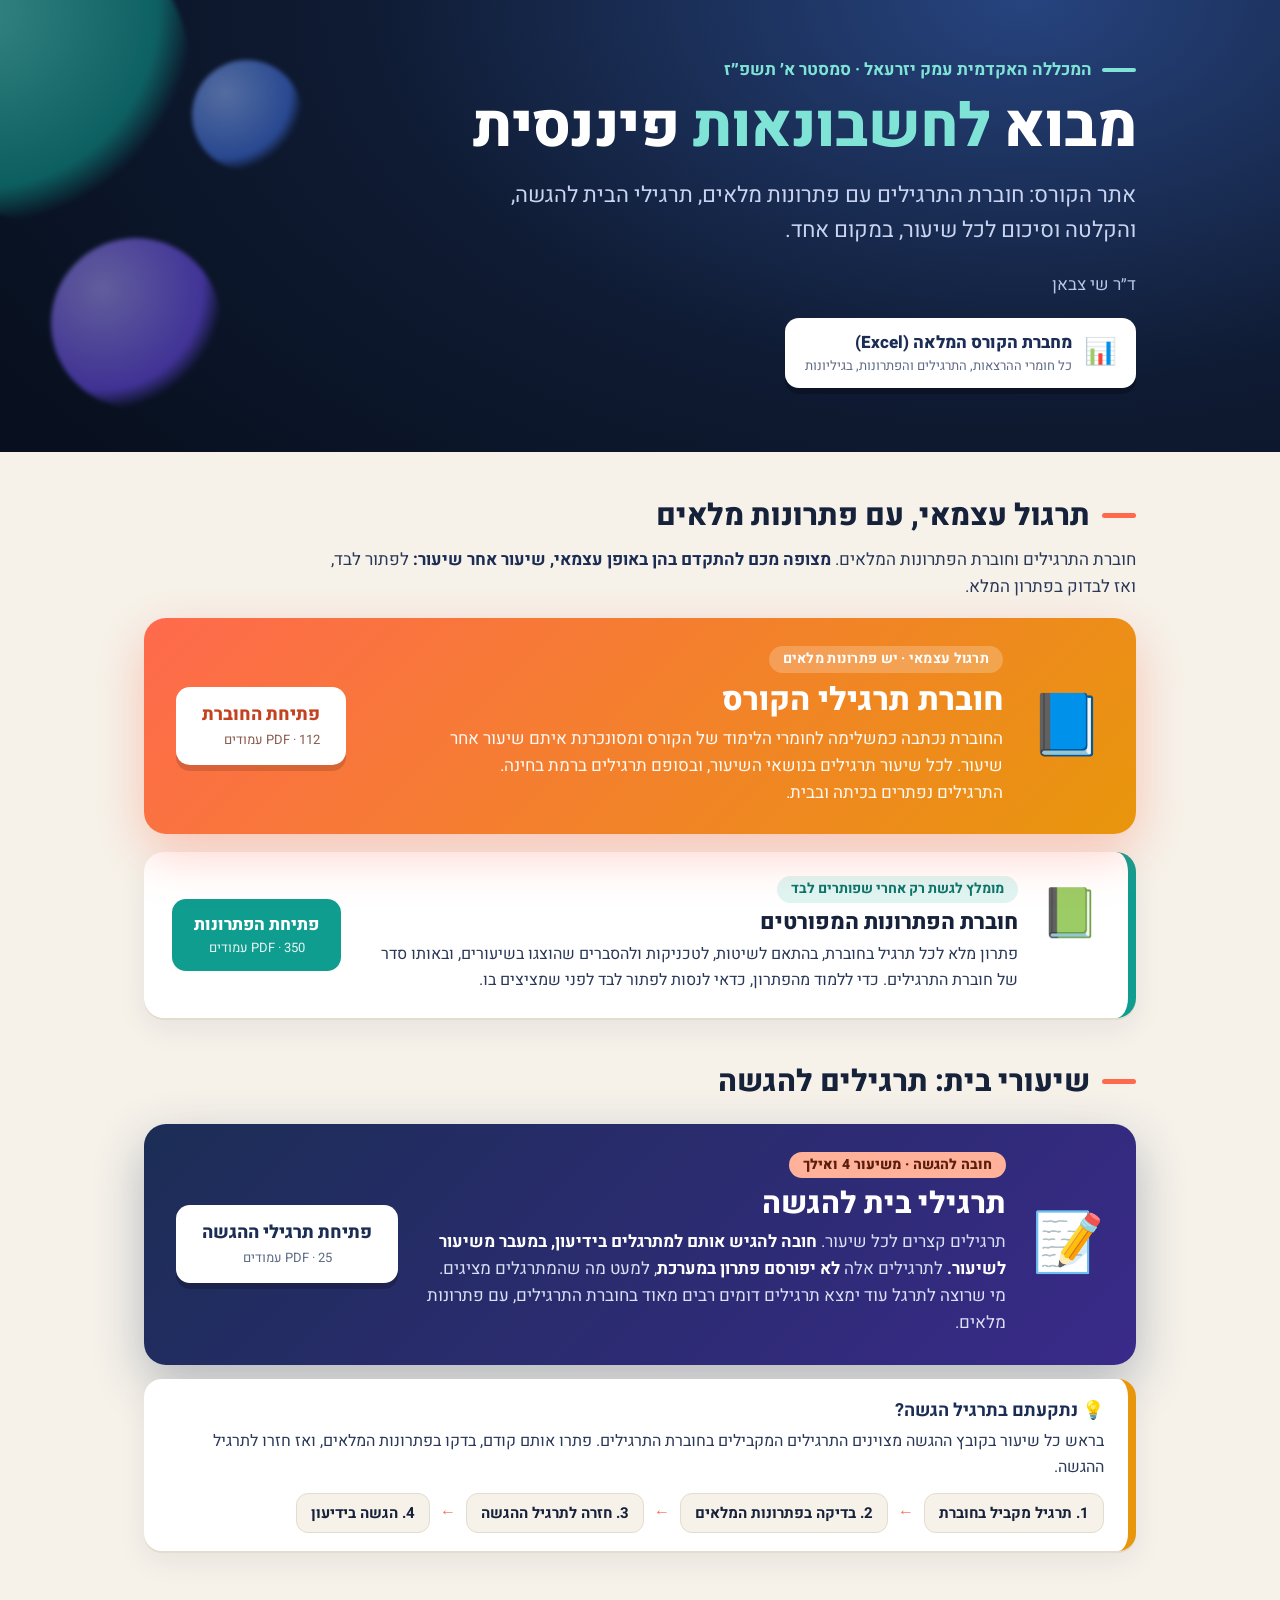
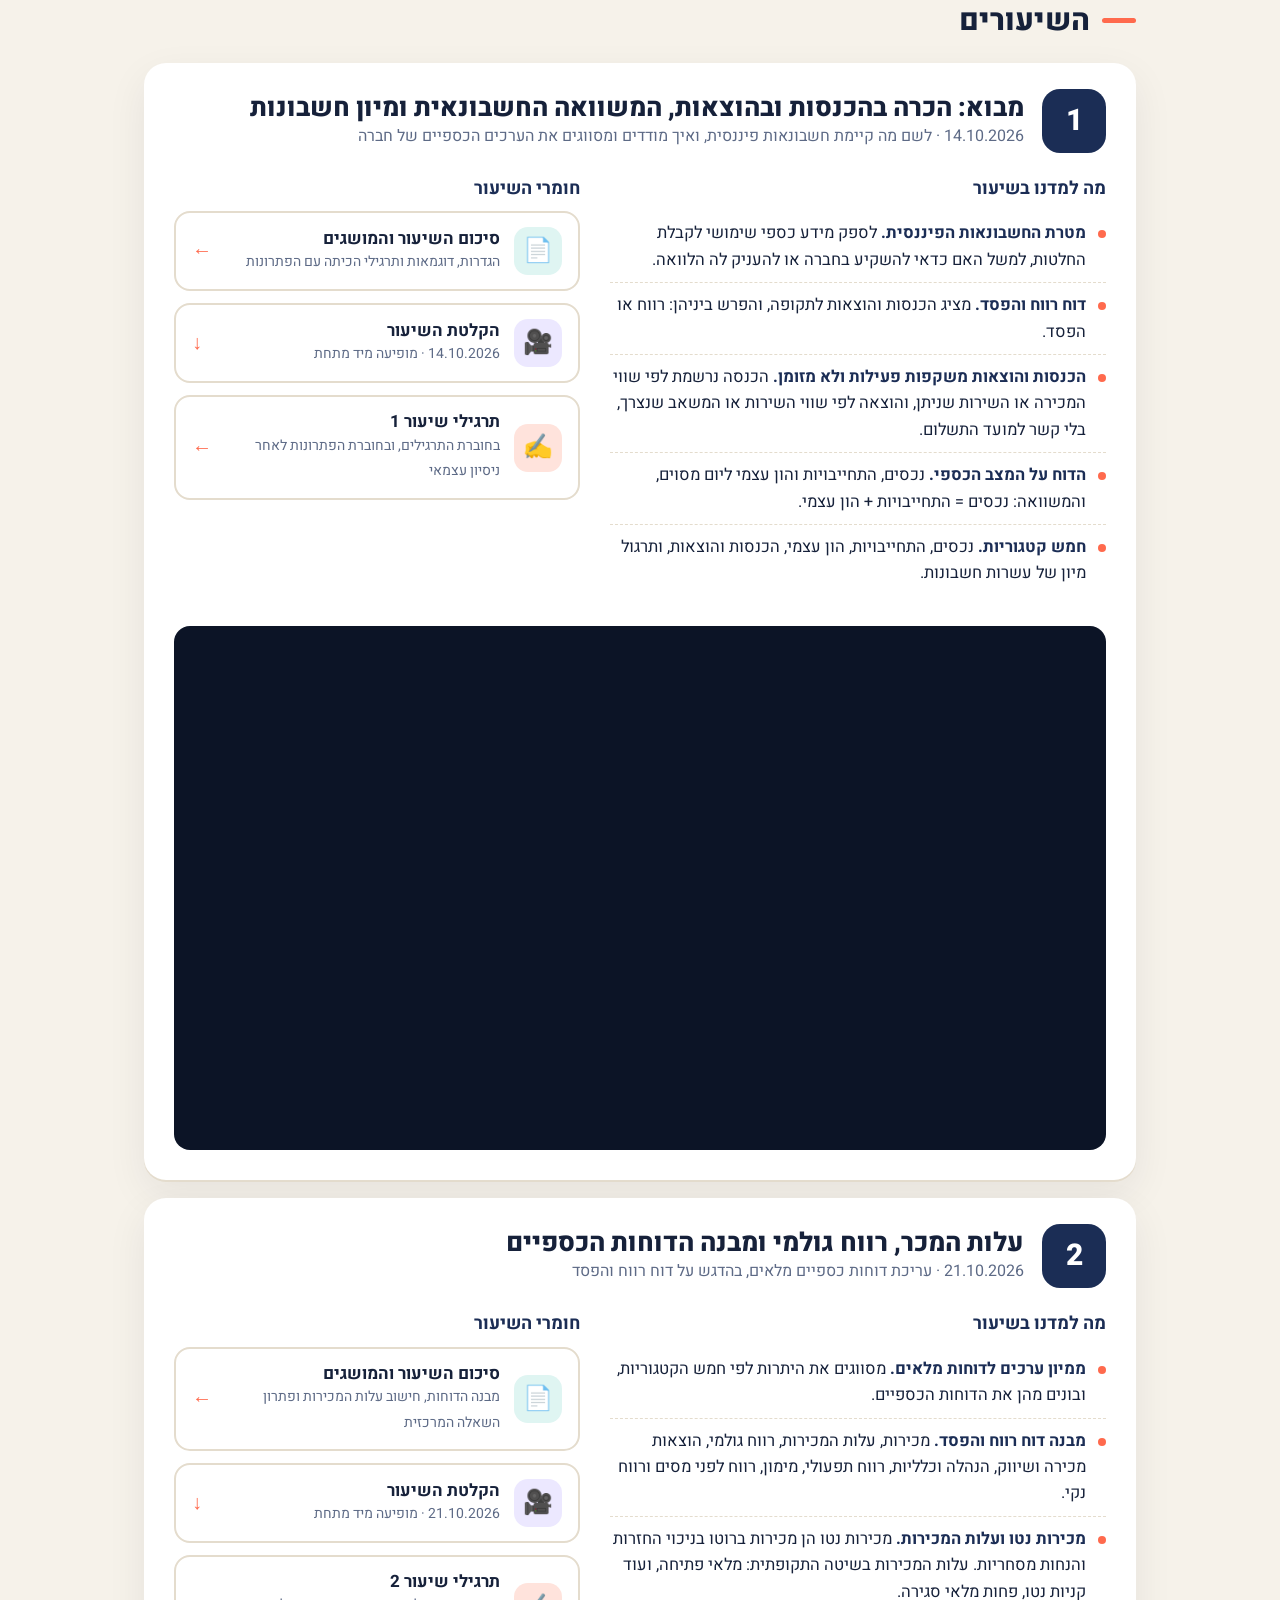
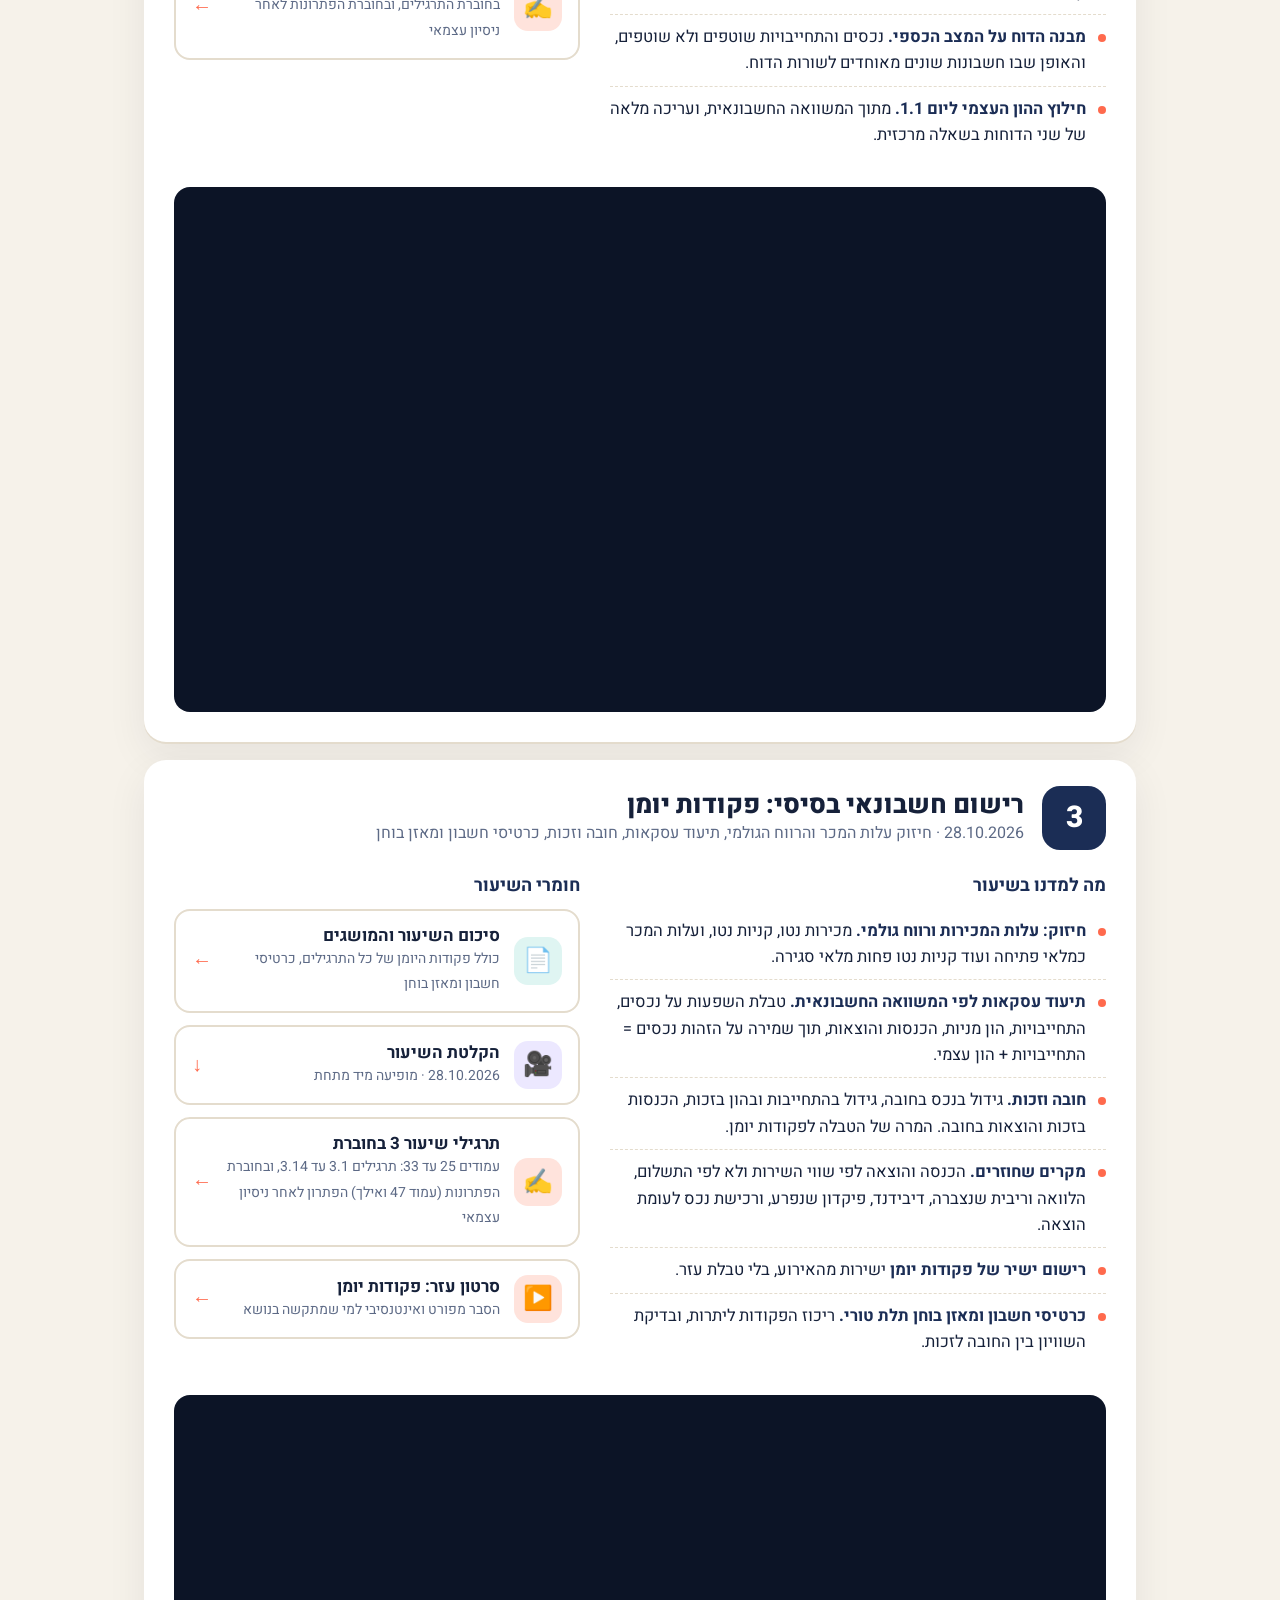
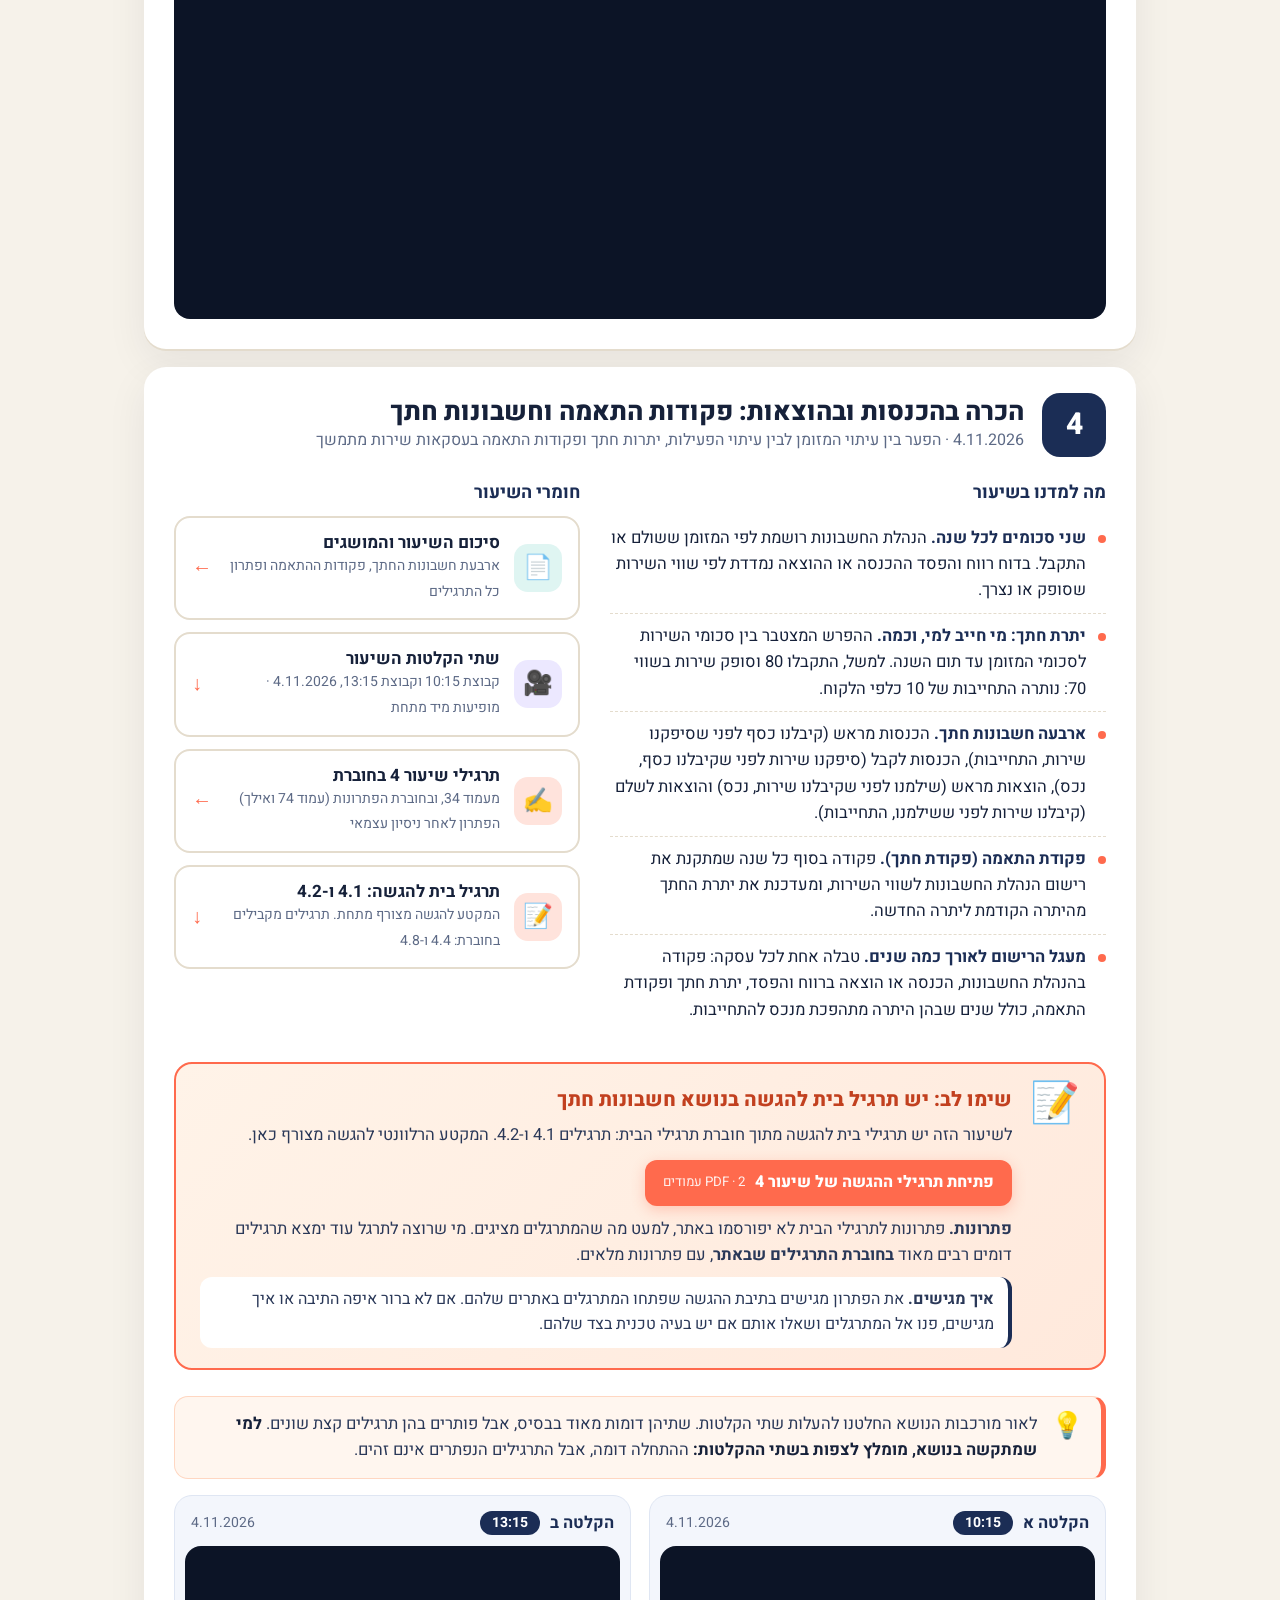
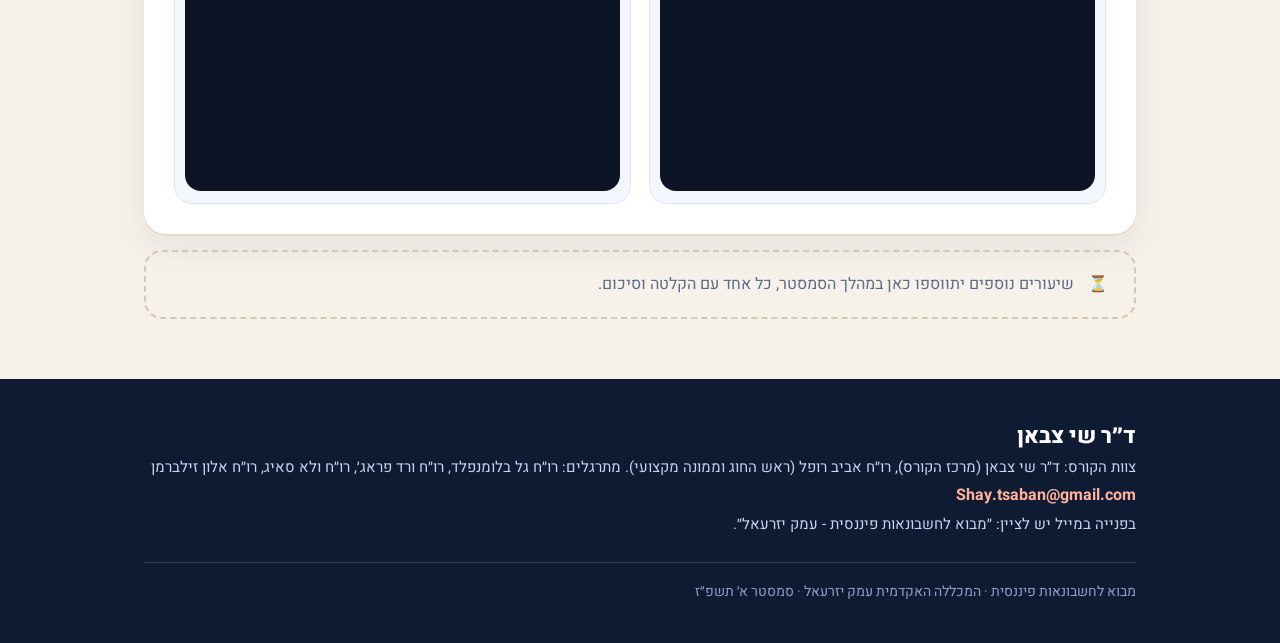
==== commit 928a7d54: "Homework notices: no published solutions beyond what the TAs present; point to the booklet's similar" ====
--- a/index.html
+++ b/index.html
@@ -200,7 +200,7 @@
     <div>
       <span class="tag">חובה להגשה · משיעור 4 ואילך</span>
       <h3>תרגילי בית להגשה</h3>
-      <p>תרגילים קצרים לכל שיעור. <b>חובה להגיש אותם למתרגלים בידיעון, במעבר משיעור לשיעור.</b> לתרגילים אלה <b>לא יפורסם פתרון במערכת.</b></p>
+      <p>תרגילים קצרים לכל שיעור. <b>חובה להגיש אותם למתרגלים בידיעון, במעבר משיעור לשיעור.</b> לתרגילים אלה <b>לא יפורסם פתרון במערכת</b>, למעט מה שהמתרגלים מציגים. מי שרוצה לתרגל עוד ימצא תרגילים דומים רבים מאוד בחוברת התרגילים, עם פתרונות מלאים.</p>
     </div>
     <span class="btn">פתיחת תרגילי ההגשה<small>PDF · 25 עמודים</small></span>
   </a>
@@ -412,6 +412,7 @@
           <h4>שימו לב: יש תרגיל בית להגשה בנושא חשבונות חתך</h4>
           <p>לשיעור הזה יש תרגילי בית להגשה מתוך חוברת תרגילי הבית: תרגילים 4.1 ו-4.2. המקטע הרלוונטי להגשה מצורף כאן.</p>
           <a class="go" href="materials/homework-lesson-4.pdf" target="_blank" rel="noopener">פתיחת תרגילי ההגשה של שיעור 4 <small>PDF · 2 עמודים</small></a>
+          <p><b>פתרונות.</b> פתרונות לתרגילי הבית לא יפורסמו באתר, למעט מה שהמתרגלים מציגים. מי שרוצה לתרגל עוד ימצא תרגילים דומים רבים מאוד <a href="materials/exercise-booklet.pdf#page=34" target="_blank" rel="noopener"><b>בחוברת התרגילים שבאתר</b></a>, עם פתרונות מלאים.</p>
           <div class="how"><b>איך מגישים.</b> את הפתרון מגישים בתיבת ההגשה שפתחו המתרגלים באתרים שלהם. אם לא ברור איפה התיבה או איך מגישים, פנו אל המתרגלים ושאלו אותם אם יש בעיה טכנית בצד שלהם.</div>
         </div>
       </div>
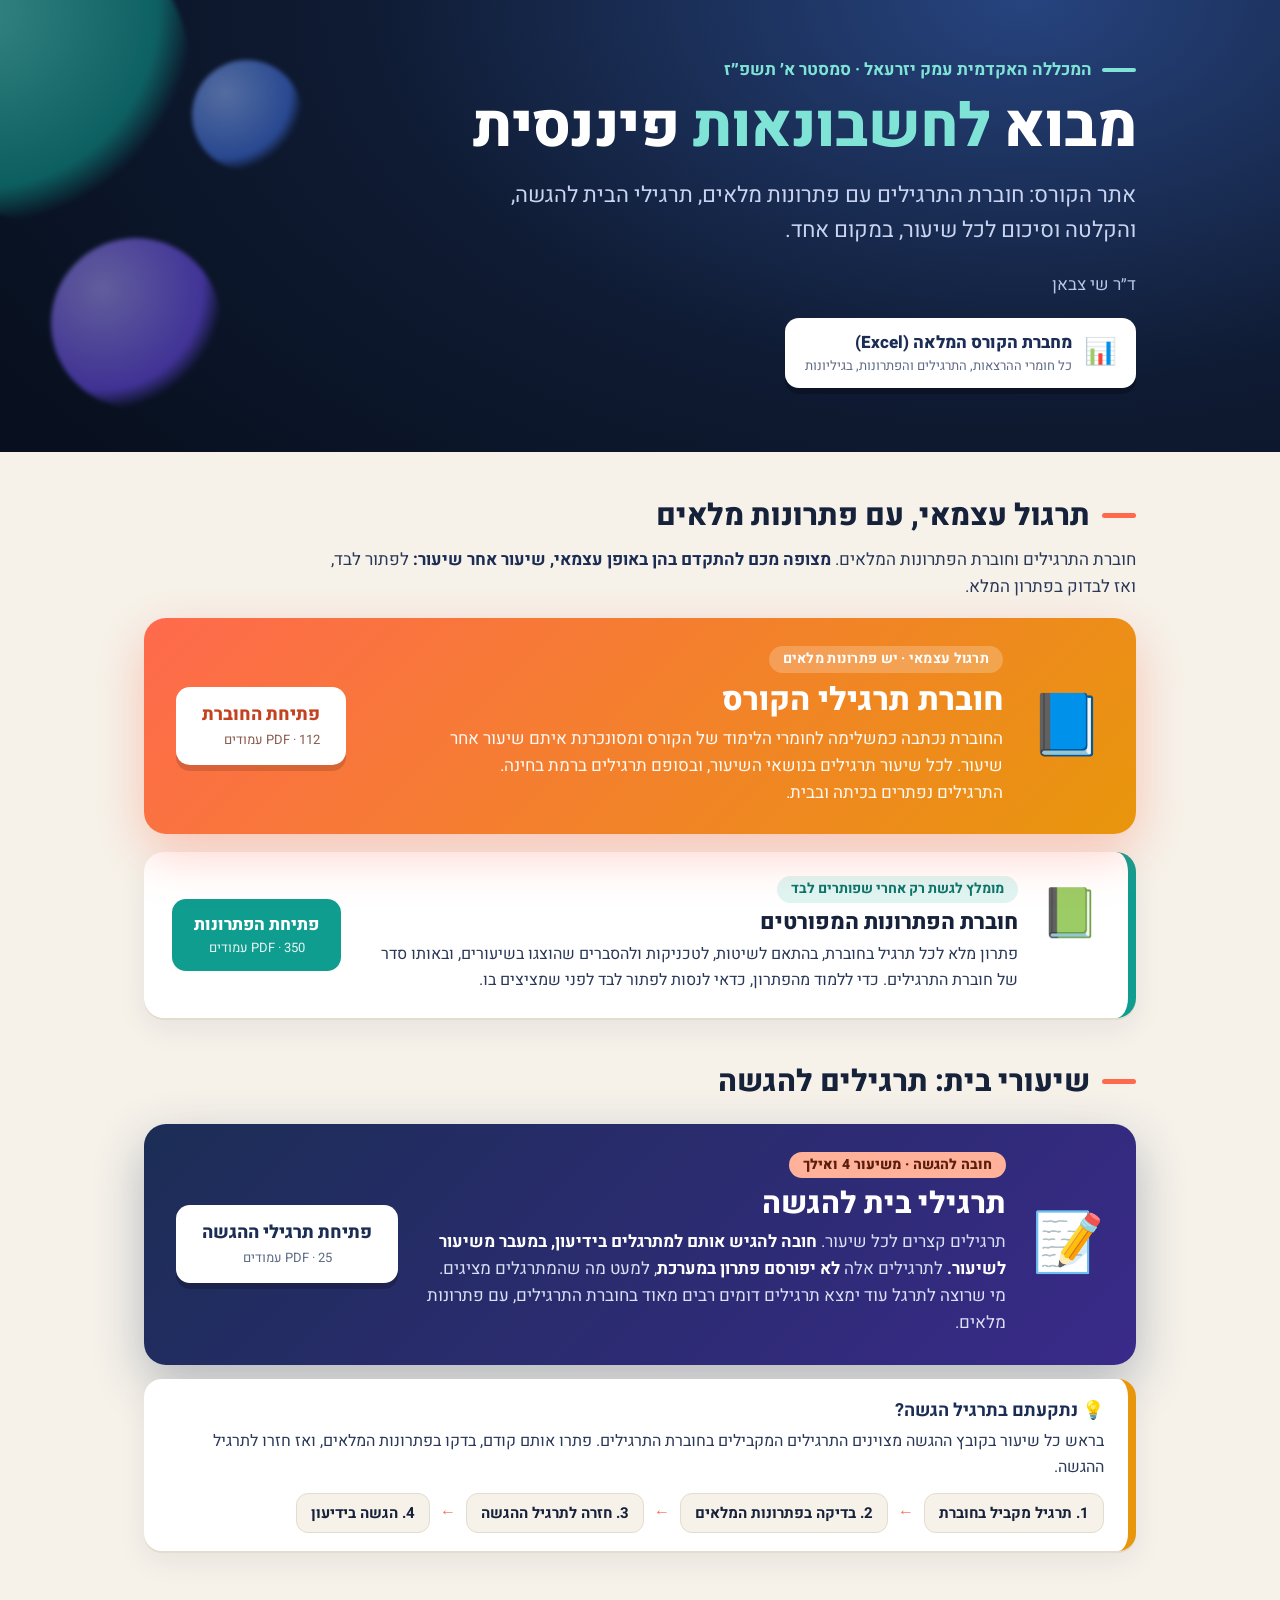
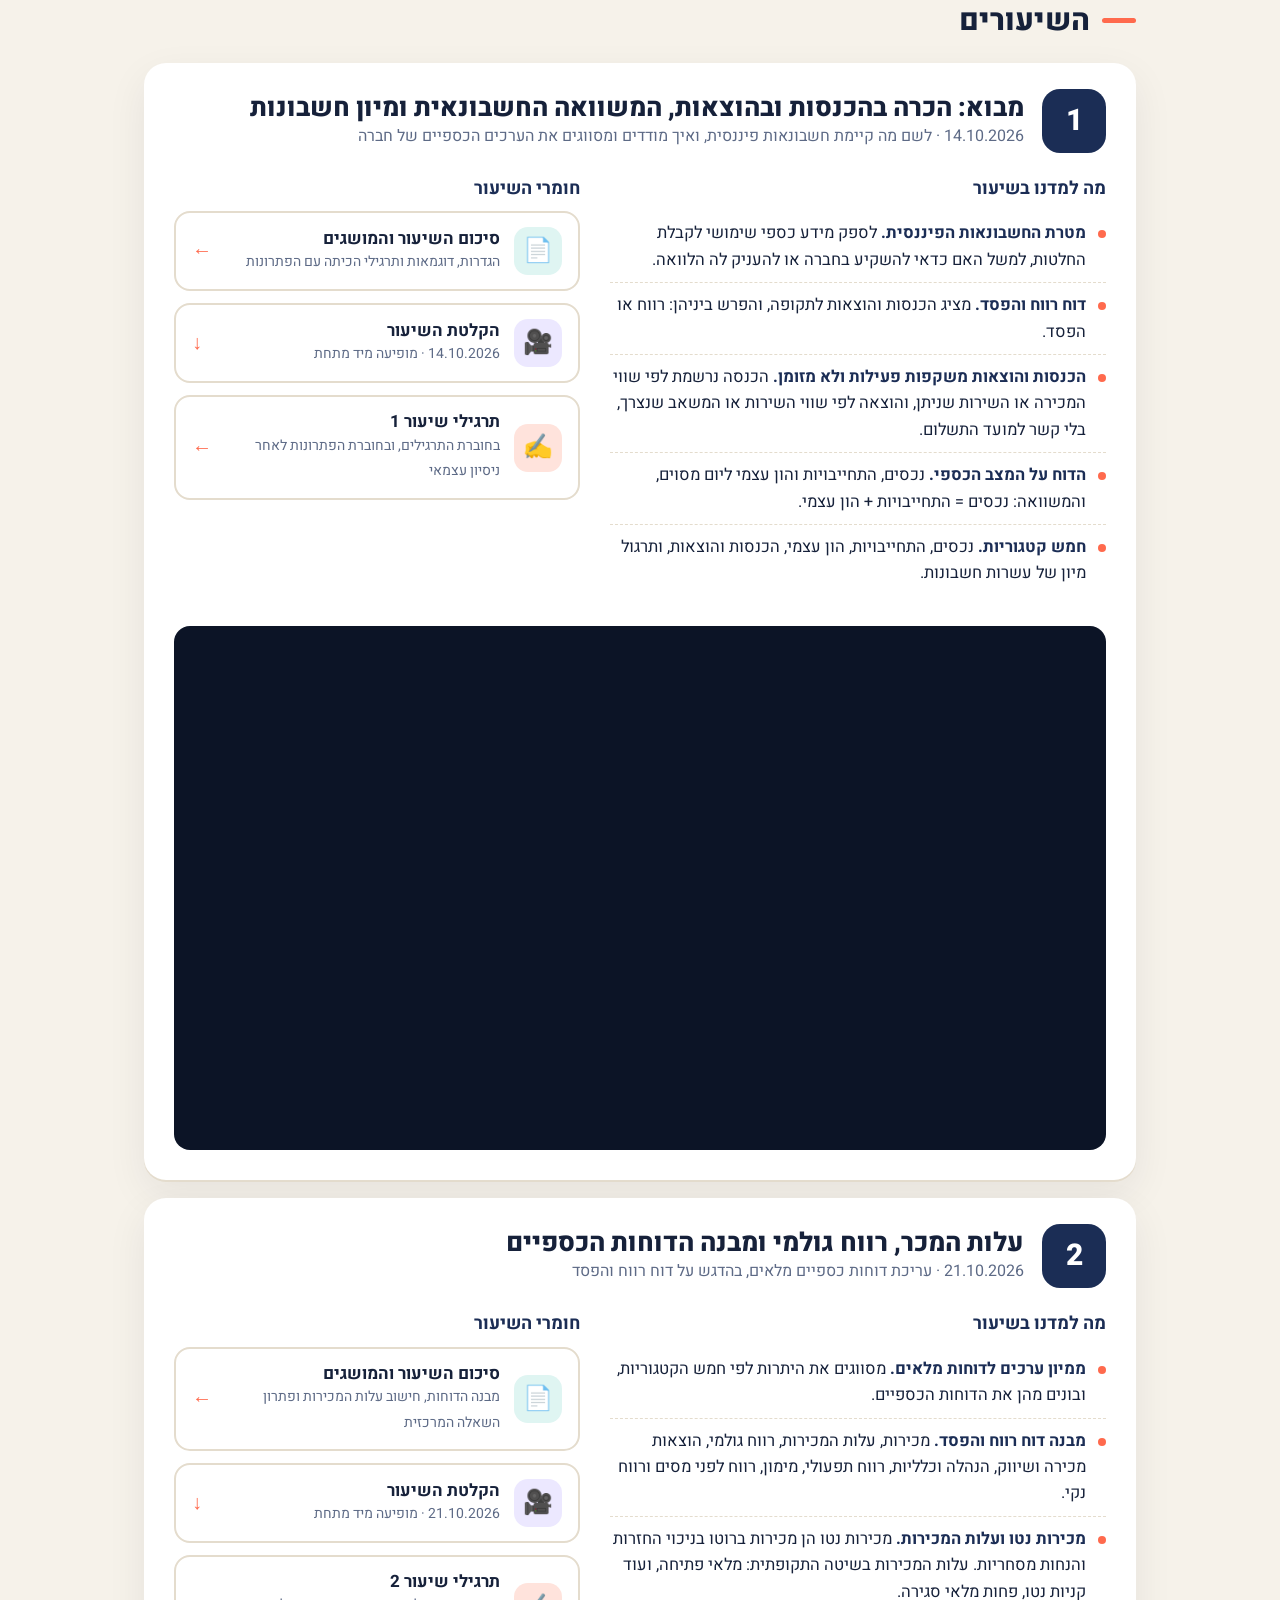
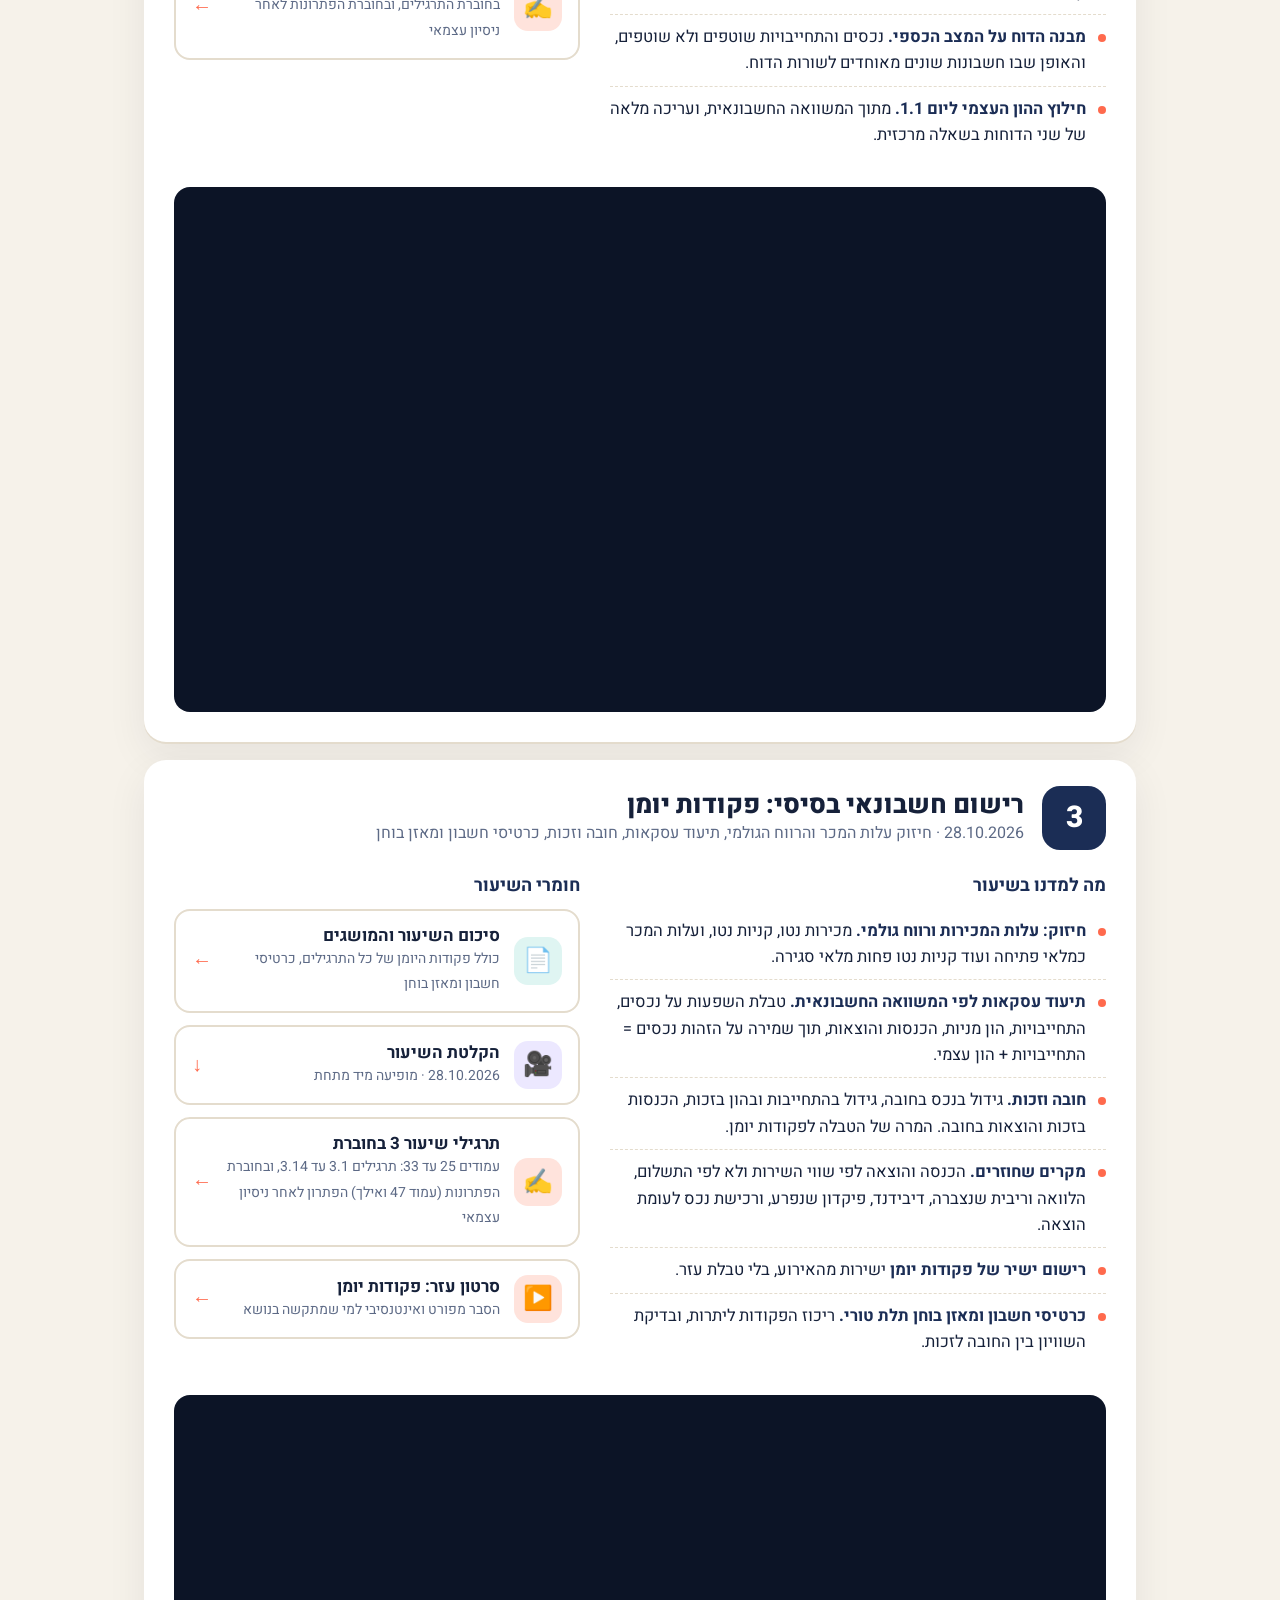
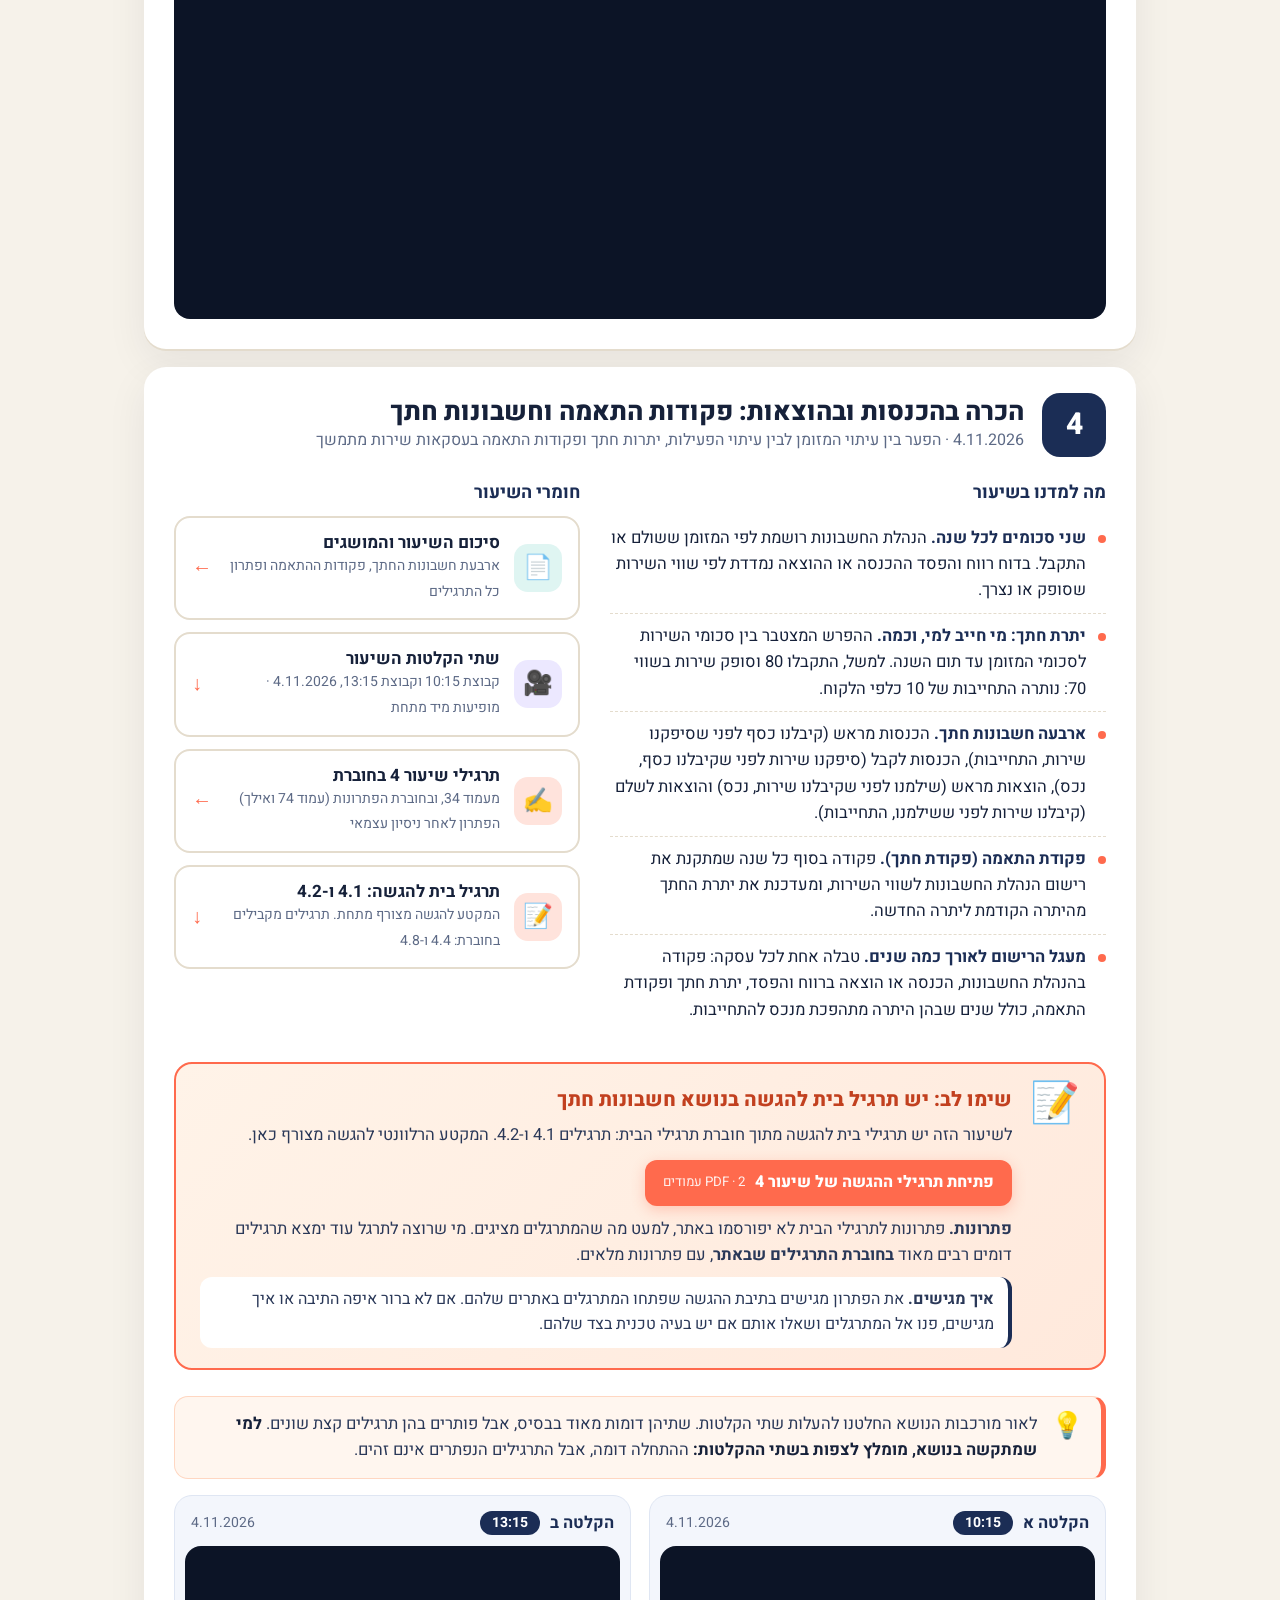
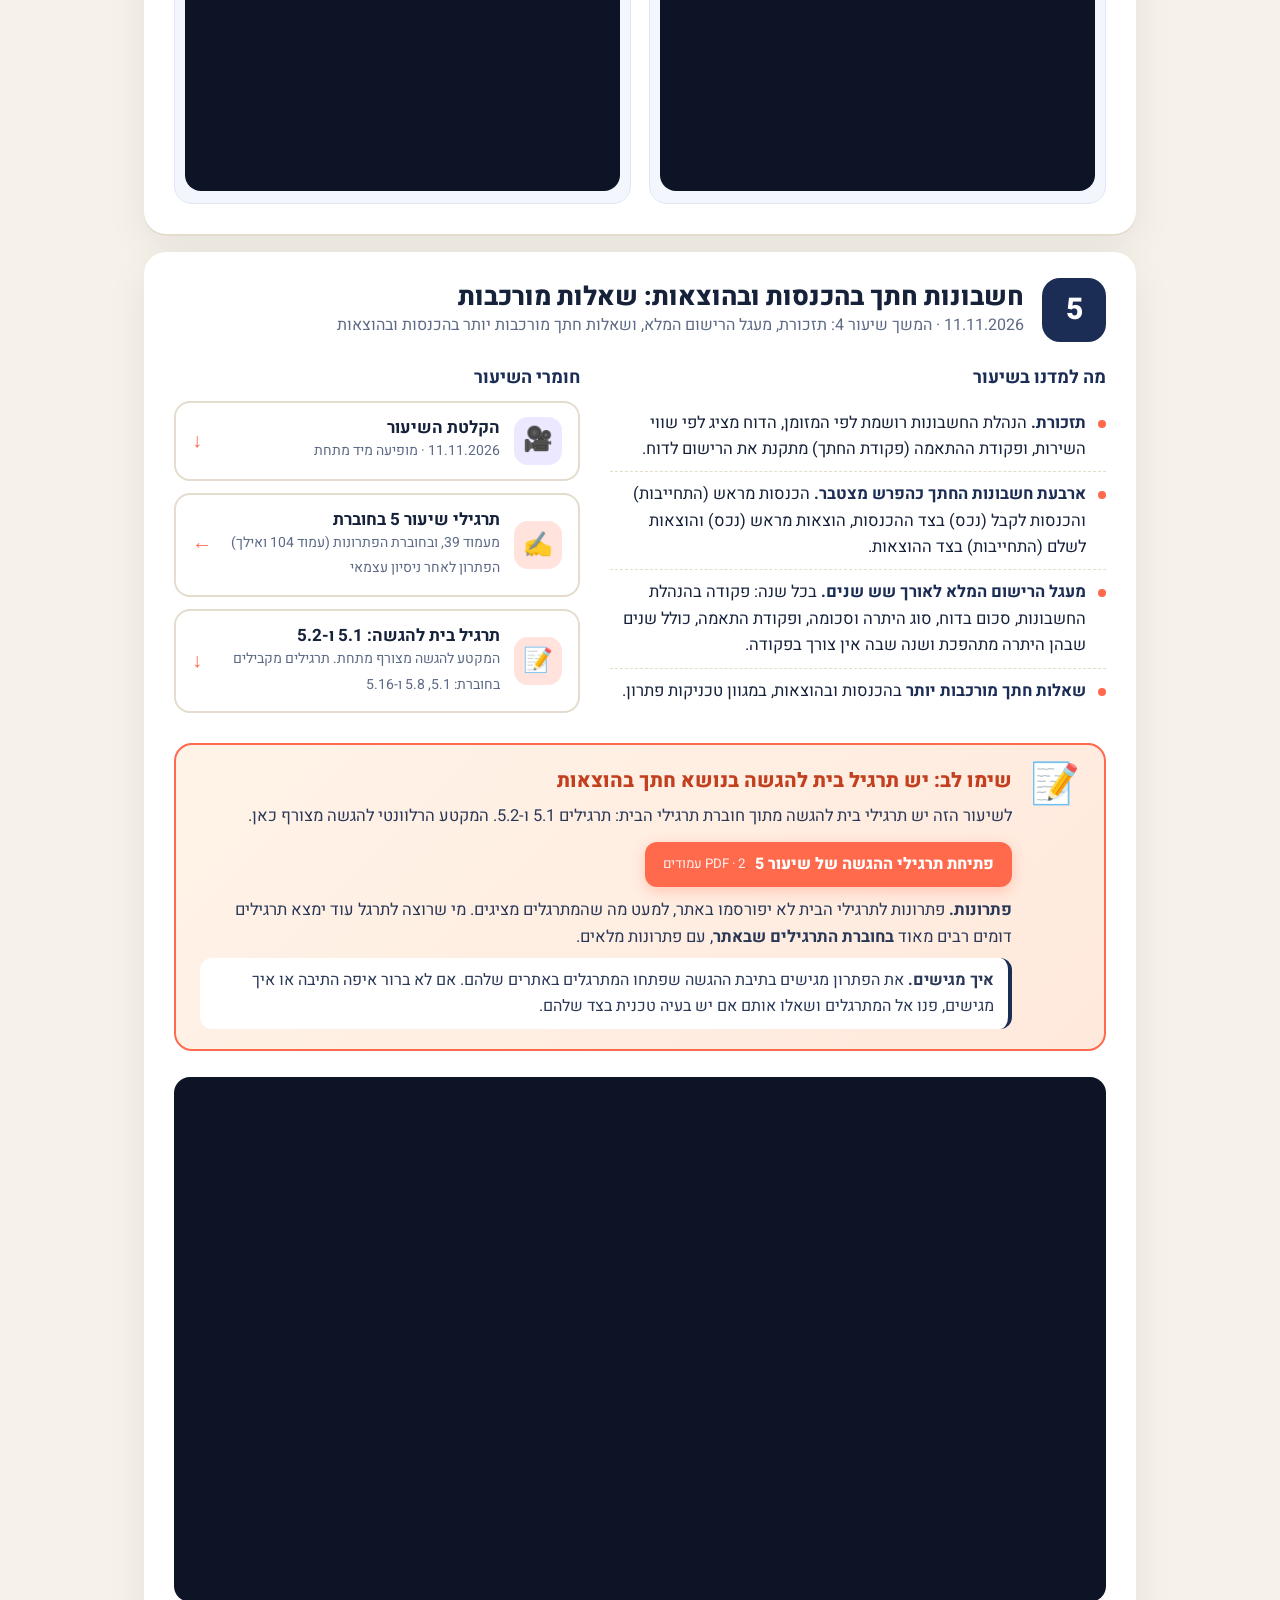
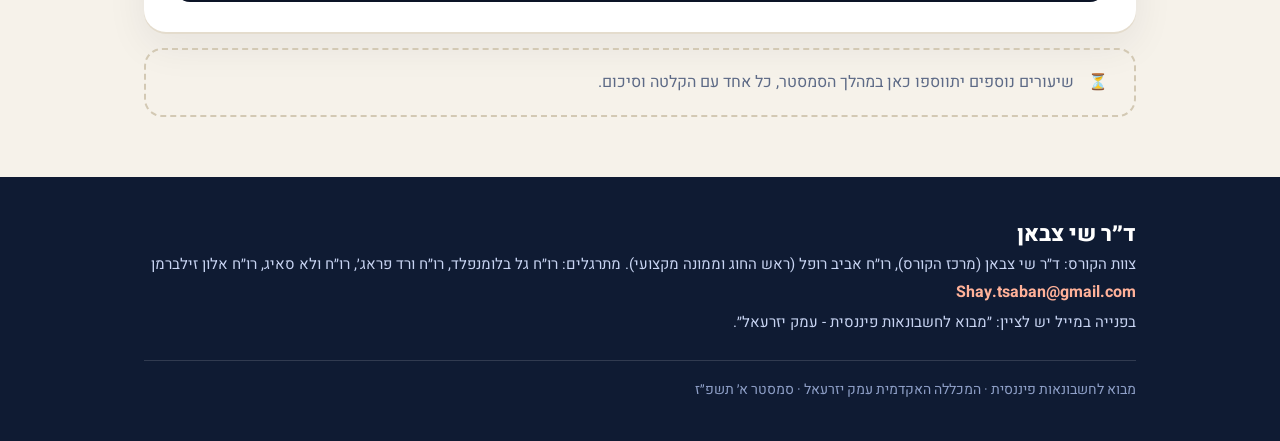
==== commit c16adaf3: "Add lesson 5 (11.11.2026): recording, booklet pointers, homework 5 excerpt and submission notice Co-" ====
--- a/index.html
+++ b/index.html
@@ -438,6 +438,62 @@
       </div>
     </article>
 
+    <article class="lec" id="lecture-5">
+      <div class="lec-head">
+        <div class="lec-n">5</div>
+        <div>
+          <h3>חשבונות חתך בהכנסות ובהוצאות: שאלות מורכבות</h3>
+          <div class="sub">11.11.2026 · המשך שיעור 4: תזכורת, מעגל הרישום המלא, ושאלות חתך מורכבות יותר בהכנסות ובהוצאות</div>
+        </div>
+      </div>
+      <div class="lec-body">
+        <div>
+          <h4>מה למדנו בשיעור</h4>
+          <ul class="learn">
+            <li><b>תזכורת.</b> הנהלת החשבונות רושמת לפי המזומן, הדוח מציג לפי שווי השירות, ופקודת ההתאמה (פקודת החתך) מתקנת את הרישום לדוח.</li>
+            <li><b>ארבעת חשבונות החתך כהפרש מצטבר.</b> הכנסות מראש (התחייבות) והכנסות לקבל (נכס) בצד ההכנסות, הוצאות מראש (נכס) והוצאות לשלם (התחייבות) בצד ההוצאות.</li>
+            <li><b>מעגל הרישום המלא לאורך שש שנים.</b> בכל שנה: פקודה בהנהלת החשבונות, סכום בדוח, סוג היתרה וסכומה, ופקודת התאמה, כולל שנים שבהן היתרה מתהפכת ושנה שבה אין צורך בפקודה.</li>
+            <li><b>שאלות חתך מורכבות יותר</b> בהכנסות ובהוצאות, במגוון טכניקות פתרון.</li>
+          </ul>
+        </div>
+        <div>
+          <h4>חומרי השיעור</h4>
+          <div class="links">
+            <a class="lk r" href="#recording-5">
+              <div class="e">🎥</div>
+              <div><b>הקלטת השיעור</b><span class="d">11.11.2026 · מופיעה מיד מתחת</span></div>
+              <span class="ar">↓</span>
+            </a>
+            <a class="lk p" href="materials/exercise-booklet.pdf#page=39" target="_blank" rel="noopener">
+              <div class="e">✍️</div>
+              <div><b>תרגילי שיעור 5 בחוברת</b><span class="d">מעמוד 39, ובחוברת הפתרונות (עמוד 104 ואילך) הפתרון לאחר ניסיון עצמאי</span></div>
+              <span class="ar">←</span>
+            </a>
+            <a class="lk p" href="#homework-5">
+              <div class="e">📝</div>
+              <div><b>תרגיל בית להגשה: 5.1 ו-5.2</b><span class="d">המקטע להגשה מצורף מתחת. תרגילים מקבילים בחוברת: 5.1, 5.8 ו-5.16</span></div>
+              <span class="ar">↓</span>
+            </a>
+          </div>
+        </div>
+      </div>
+      <div class="hwsub" id="homework-5">
+        <div class="ic">📝</div>
+        <div>
+          <h4>שימו לב: יש תרגיל בית להגשה בנושא חתך בהוצאות</h4>
+          <p>לשיעור הזה יש תרגילי בית להגשה מתוך חוברת תרגילי הבית: תרגילים 5.1 ו-5.2. המקטע הרלוונטי להגשה מצורף כאן.</p>
+          <a class="go" href="materials/homework-lesson-5.pdf" target="_blank" rel="noopener">פתיחת תרגילי ההגשה של שיעור 5 <small>PDF · 2 עמודים</small></a>
+          <p><b>פתרונות.</b> פתרונות לתרגילי הבית לא יפורסמו באתר, למעט מה שהמתרגלים מציגים. מי שרוצה לתרגל עוד ימצא תרגילים דומים רבים מאוד <a href="materials/exercise-booklet.pdf#page=39" target="_blank" rel="noopener"><b>בחוברת התרגילים שבאתר</b></a>, עם פתרונות מלאים.</p>
+          <div class="how"><b>איך מגישים.</b> את הפתרון מגישים בתיבת ההגשה שפתחו המתרגלים באתרים שלהם. אם לא ברור איפה התיבה או איך מגישים, פנו אל המתרגלים ושאלו אותם אם יש בעיה טכנית בצד שלהם.</div>
+        </div>
+      </div>
+      <div class="rec" id="recording-5">
+        <div class="recbox" id="recbox5">
+          <div class="recph"><div><div class="big">🎥</div><b>ההקלטה תתווסף כאן</b></div></div>
+        </div>
+      </div>
+    </article>
+
     <div class="soon">⏳ <span>שיעורים נוספים יתווספו כאן במהלך הסמסטר, כל אחד עם הקלטה וסיכום.</span></div>
   </section>
 </main>
@@ -463,7 +519,8 @@
   "recbox2": "https://youtu.be/xlfq2ngpQgM",   // הקלטת שיעור 2, 21.10.2026
   "recbox3": "https://youtu.be/wnEsAdbeziY",   // הקלטת שיעור 3, 28.10.2026
   "recbox4a": "https://youtu.be/A78YP7X109w",  // הקלטת שיעור 4, קבוצת 10:15, 4.11.2026
-  "recbox4b": "https://youtu.be/7qbRzeBSxRY"   // הקלטת שיעור 4, קבוצת 13:15, 4.11.2026
+  "recbox4b": "https://youtu.be/7qbRzeBSxRY",  // הקלטת שיעור 4, קבוצת 13:15, 4.11.2026
+  "recbox5": "https://youtu.be/y09Artd6U0g"     // הקלטת שיעור 5, 11.11.2026
 };
 function toEmbed(u){
   try{
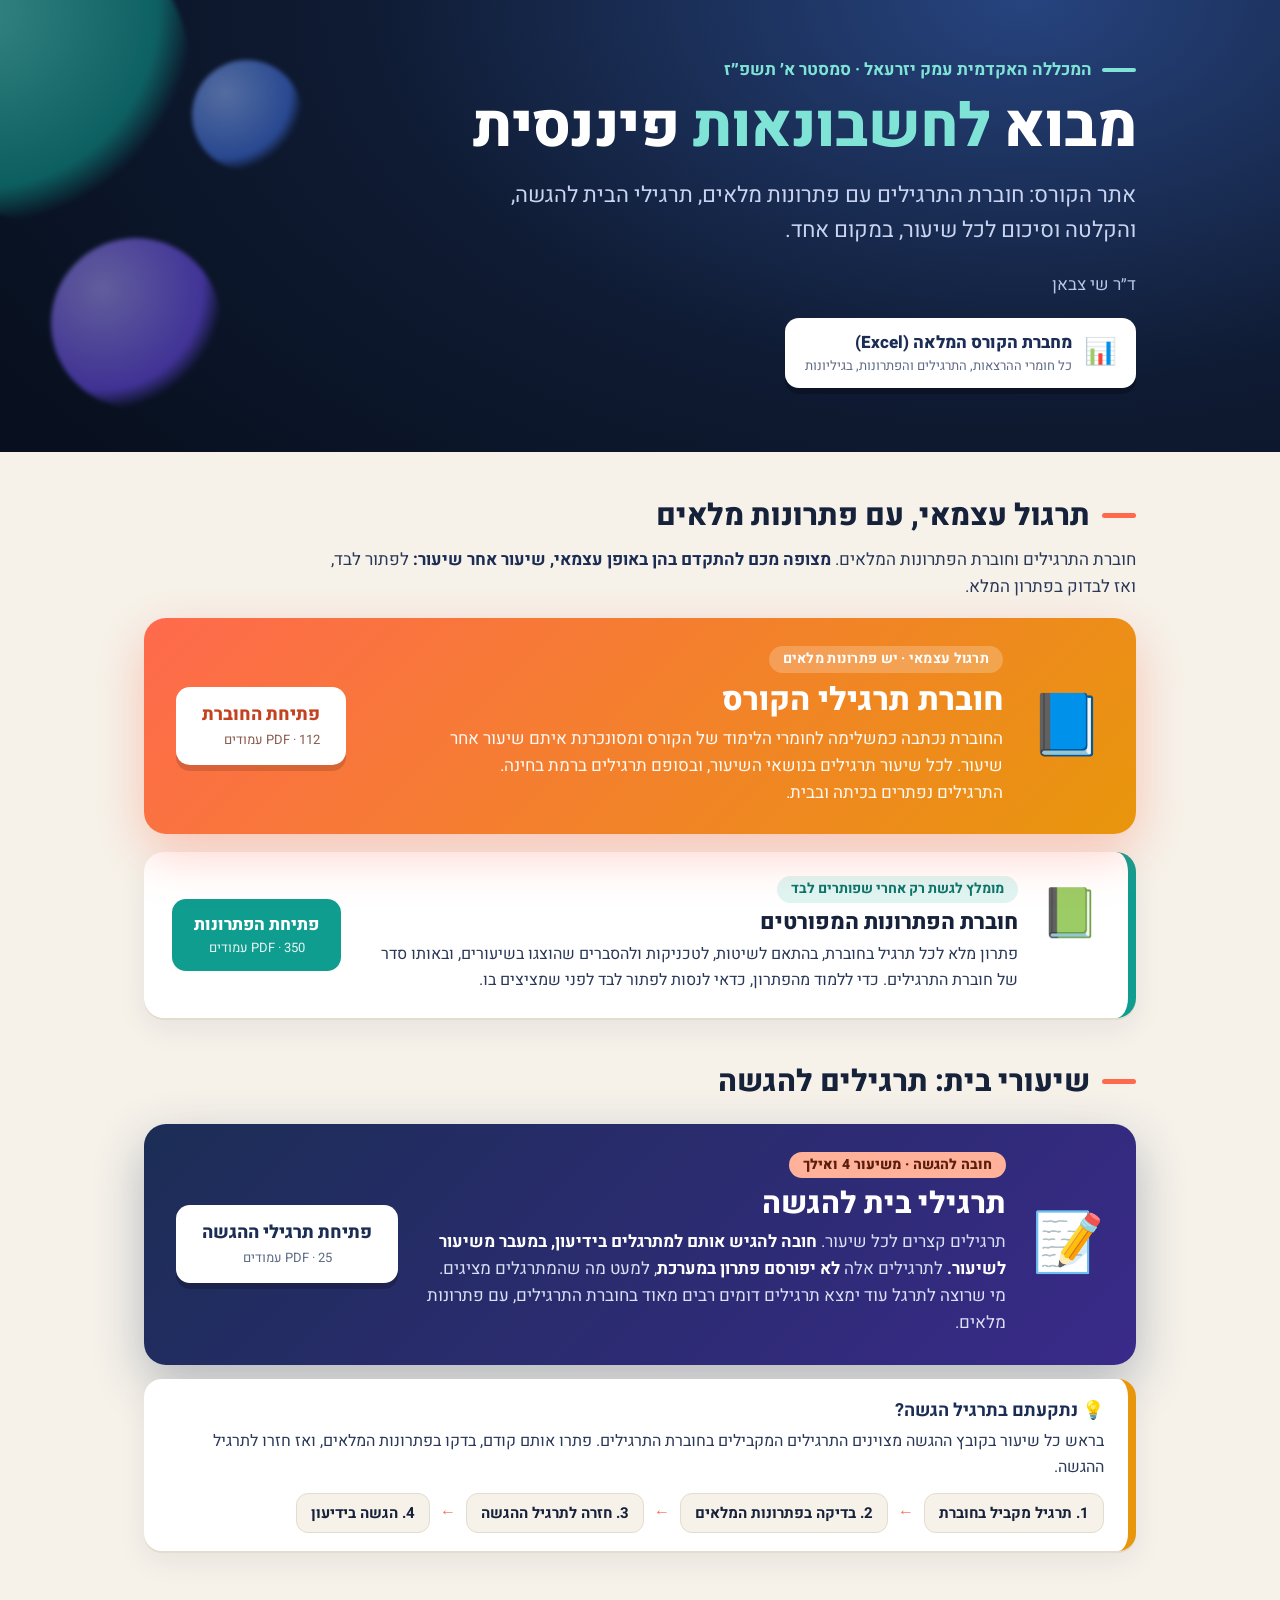
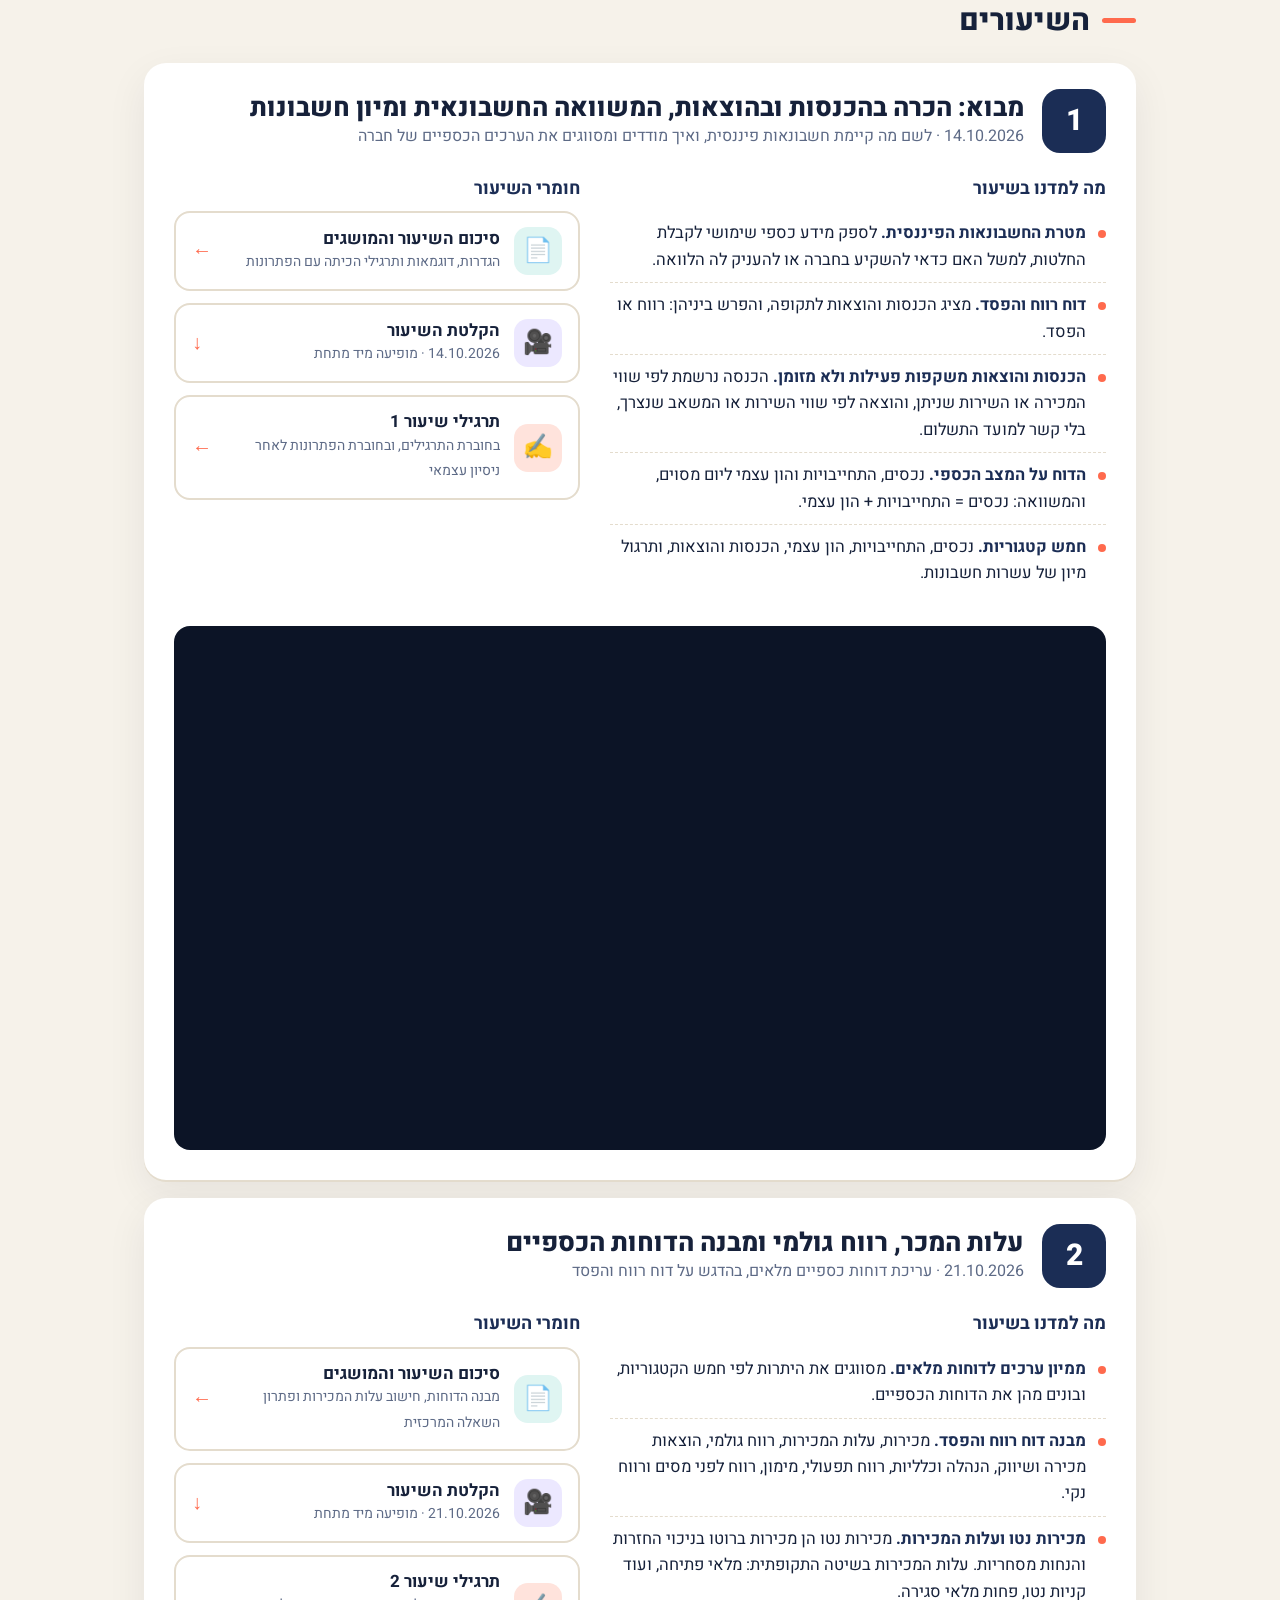
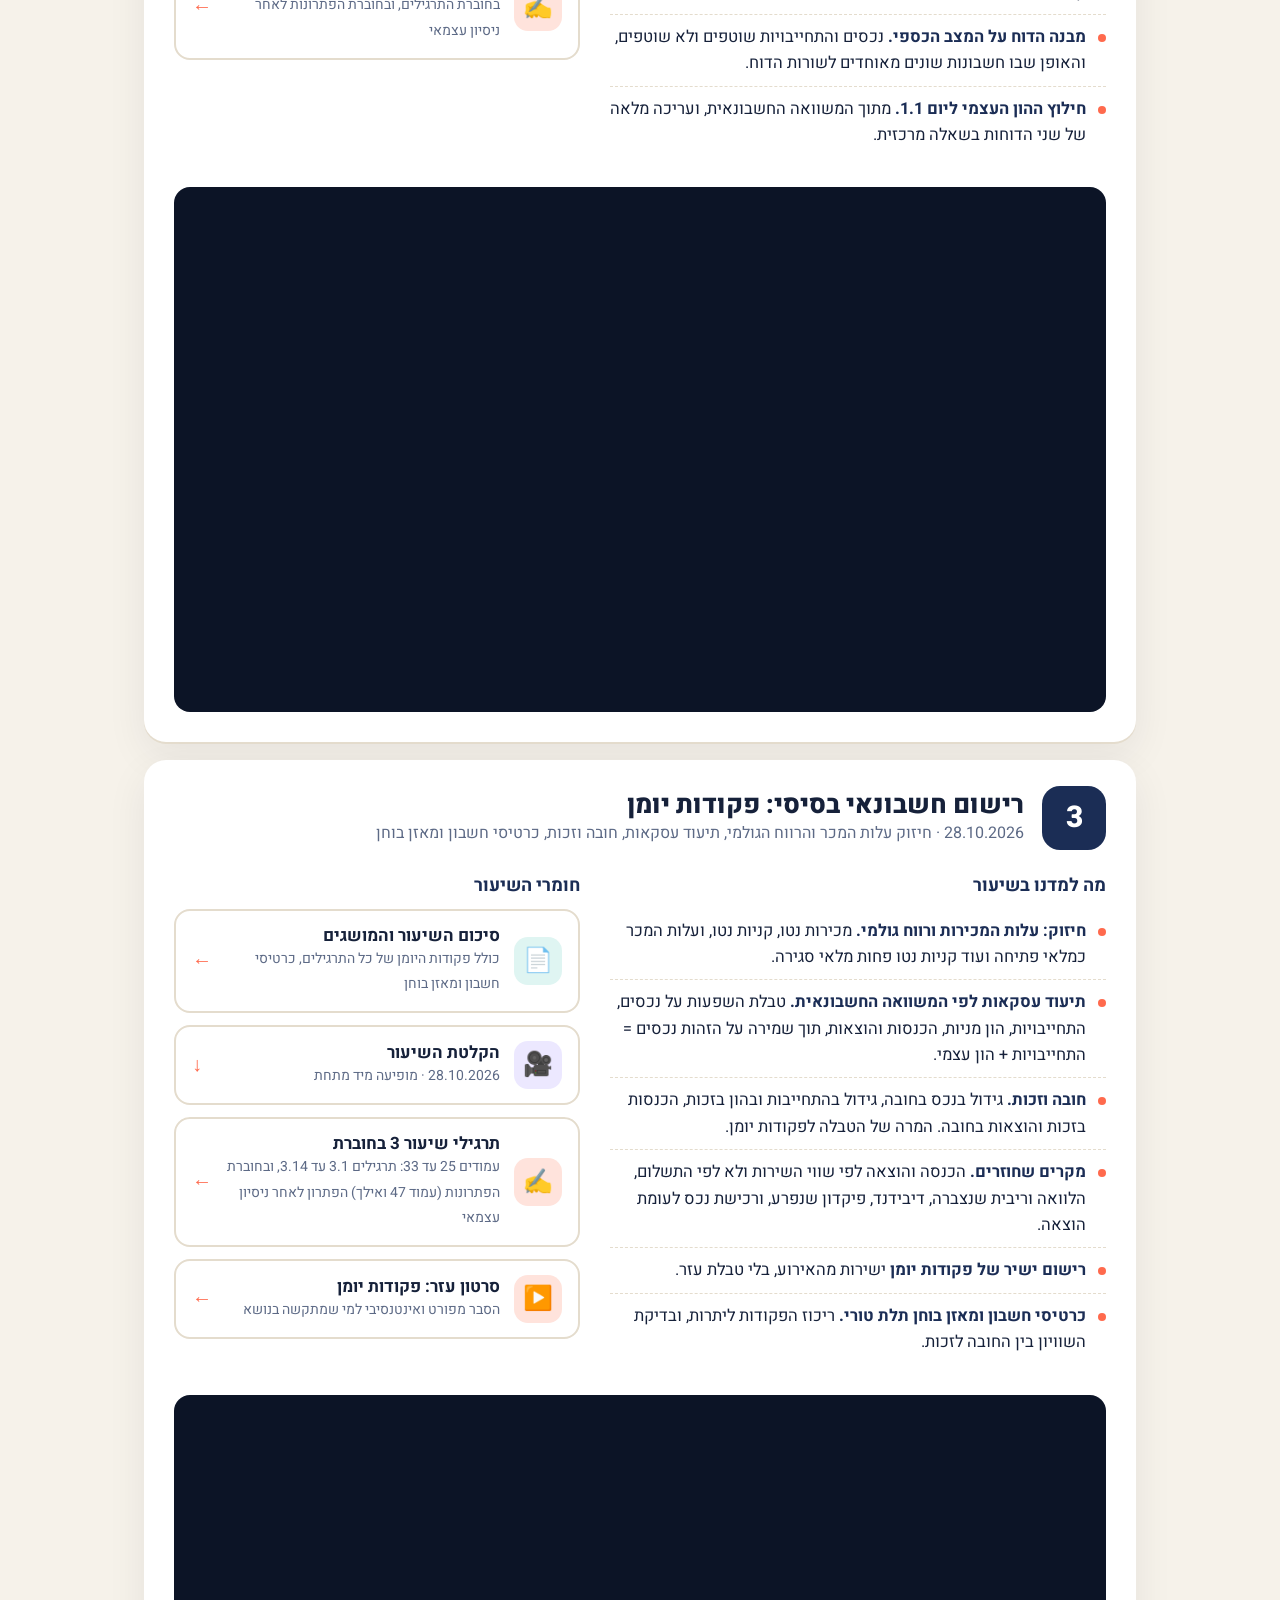
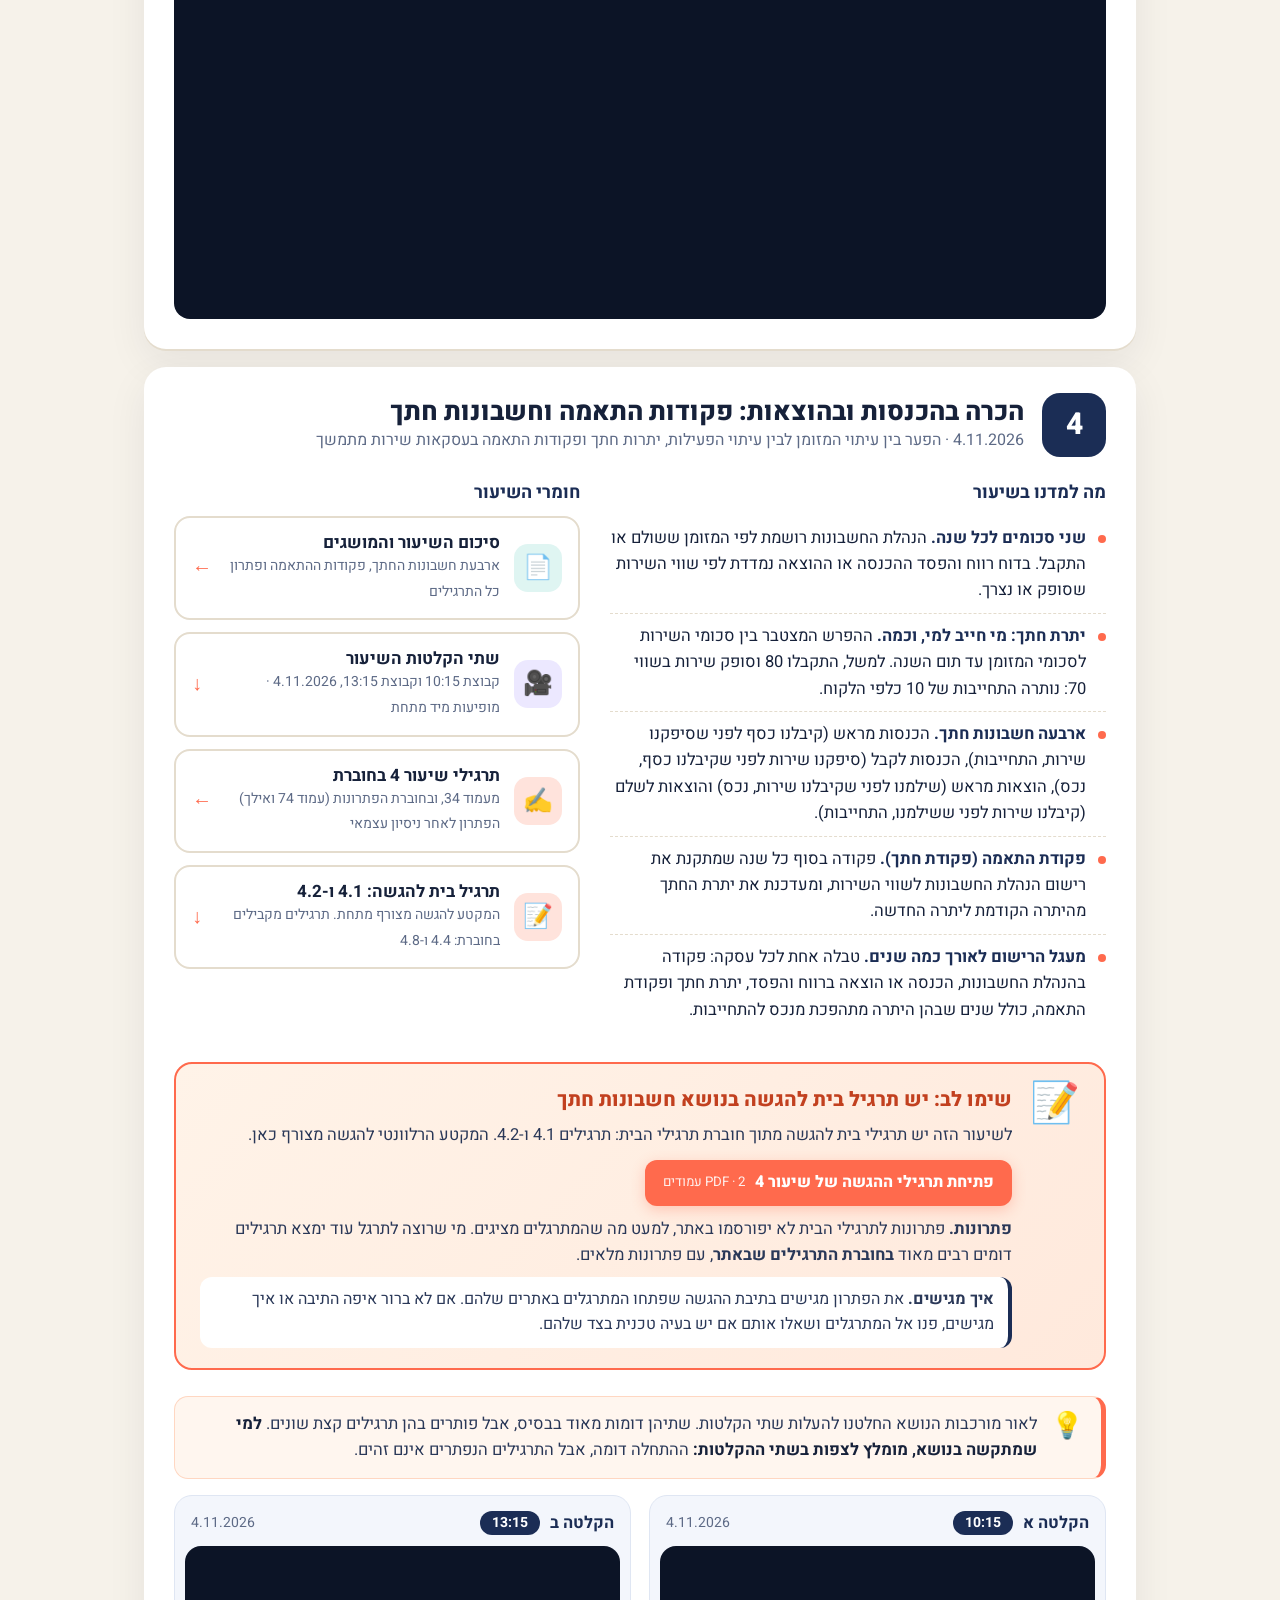
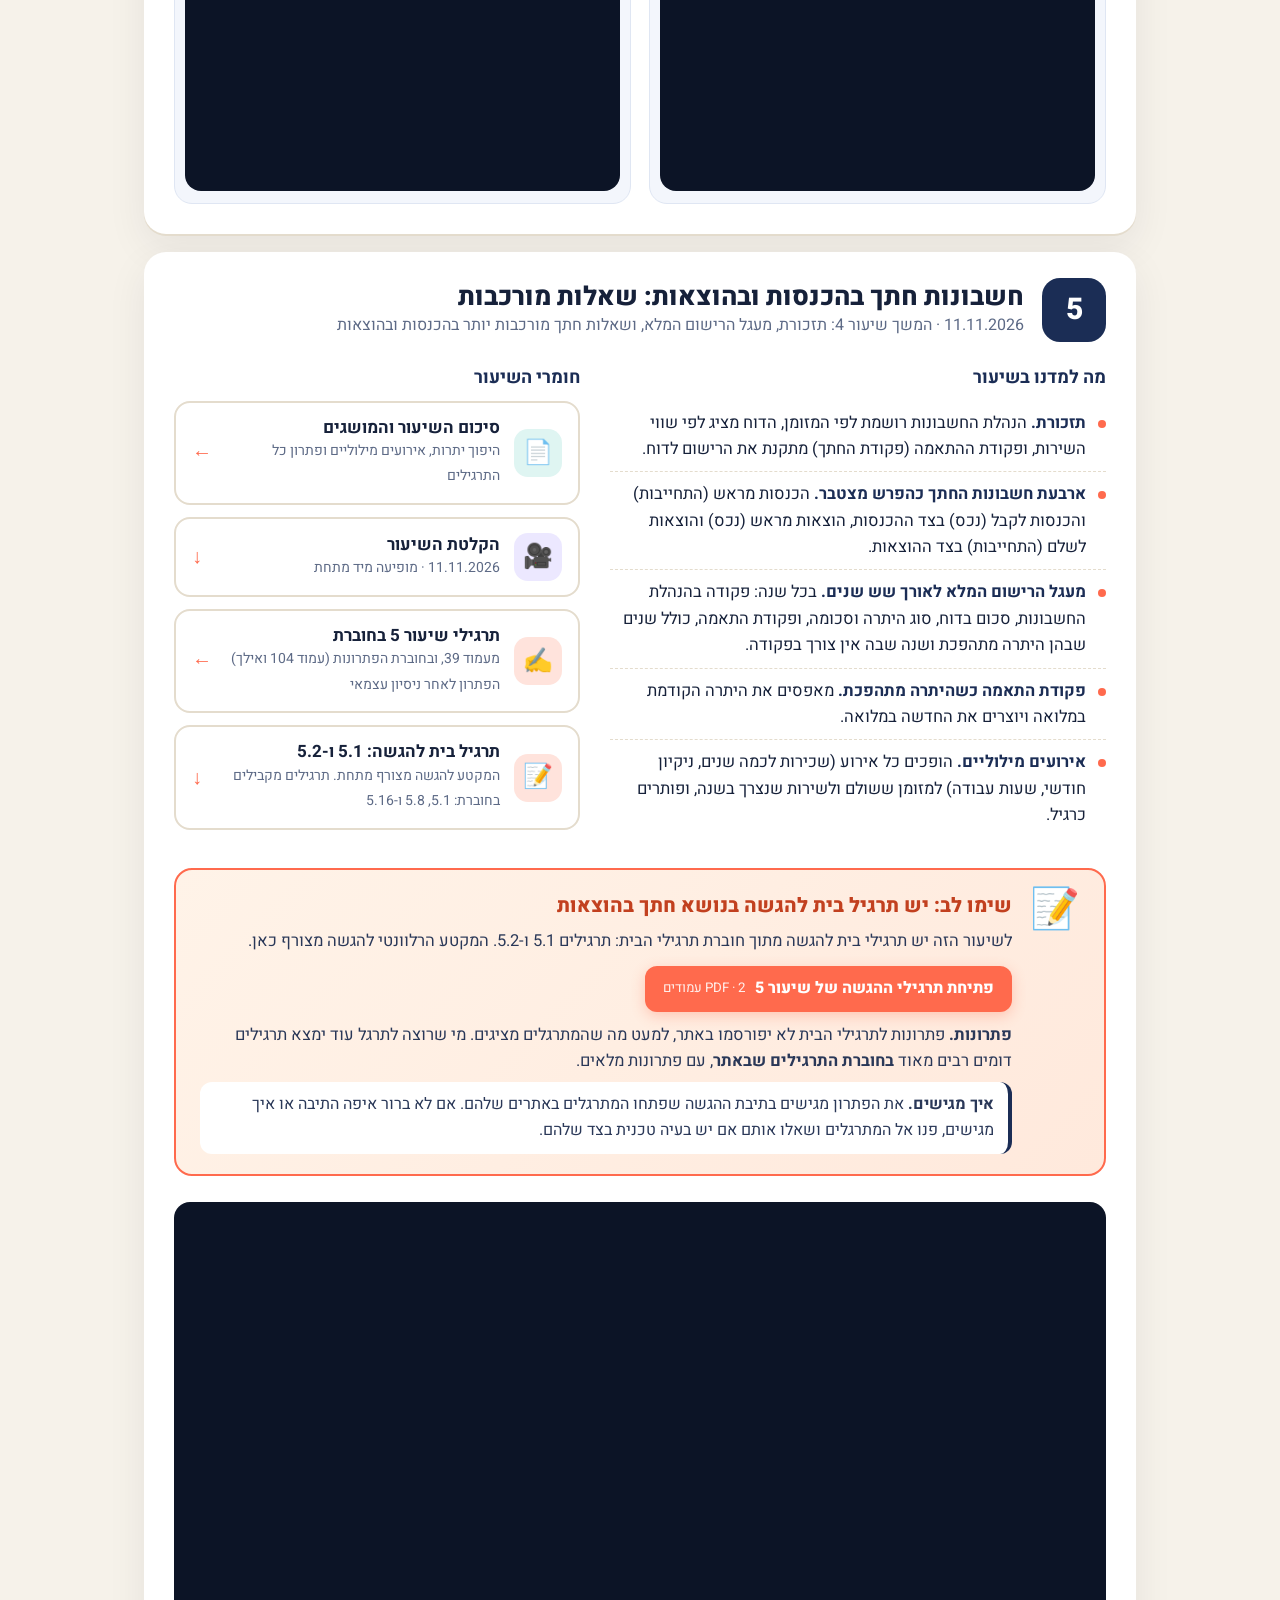
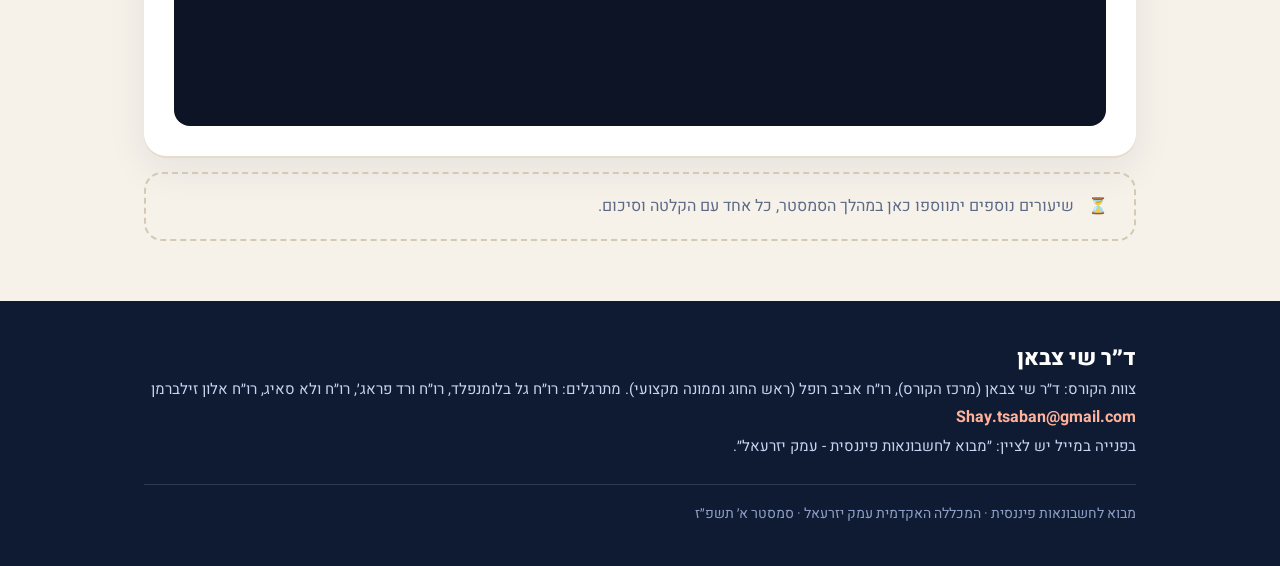
==== commit cf76fa67: "Add lesson 5 summary notes: flipping cutoff balances, verbal events, seven solved exercises with Exc" ====
--- a/index.html
+++ b/index.html
@@ -453,12 +453,18 @@
             <li><b>תזכורת.</b> הנהלת החשבונות רושמת לפי המזומן, הדוח מציג לפי שווי השירות, ופקודת ההתאמה (פקודת החתך) מתקנת את הרישום לדוח.</li>
             <li><b>ארבעת חשבונות החתך כהפרש מצטבר.</b> הכנסות מראש (התחייבות) והכנסות לקבל (נכס) בצד ההכנסות, הוצאות מראש (נכס) והוצאות לשלם (התחייבות) בצד ההוצאות.</li>
             <li><b>מעגל הרישום המלא לאורך שש שנים.</b> בכל שנה: פקודה בהנהלת החשבונות, סכום בדוח, סוג היתרה וסכומה, ופקודת התאמה, כולל שנים שבהן היתרה מתהפכת ושנה שבה אין צורך בפקודה.</li>
-            <li><b>שאלות חתך מורכבות יותר</b> בהכנסות ובהוצאות, במגוון טכניקות פתרון.</li>
+            <li><b>פקודת התאמה כשהיתרה מתהפכת.</b> מאפסים את היתרה הקודמת במלואה ויוצרים את החדשה במלואה.</li>
+            <li><b>אירועים מילוליים.</b> הופכים כל אירוע (שכירות לכמה שנים, ניקיון חודשי, שעות עבודה) למזומן ששולם ולשירות שנצרך בשנה, ופותרים כרגיל.</li>
           </ul>
         </div>
         <div>
           <h4>חומרי השיעור</h4>
           <div class="links">
+            <a class="lk s" href="lectures/lecture-5/notes.html" target="_blank" rel="noopener">
+              <div class="e">📄</div>
+              <div><b>סיכום השיעור והמושגים</b><span class="d">היפוך יתרות, אירועים מילוליים ופתרון כל התרגילים</span></div>
+              <span class="ar">←</span>
+            </a>
             <a class="lk r" href="#recording-5">
               <div class="e">🎥</div>
               <div><b>הקלטת השיעור</b><span class="d">11.11.2026 · מופיעה מיד מתחת</span></div>
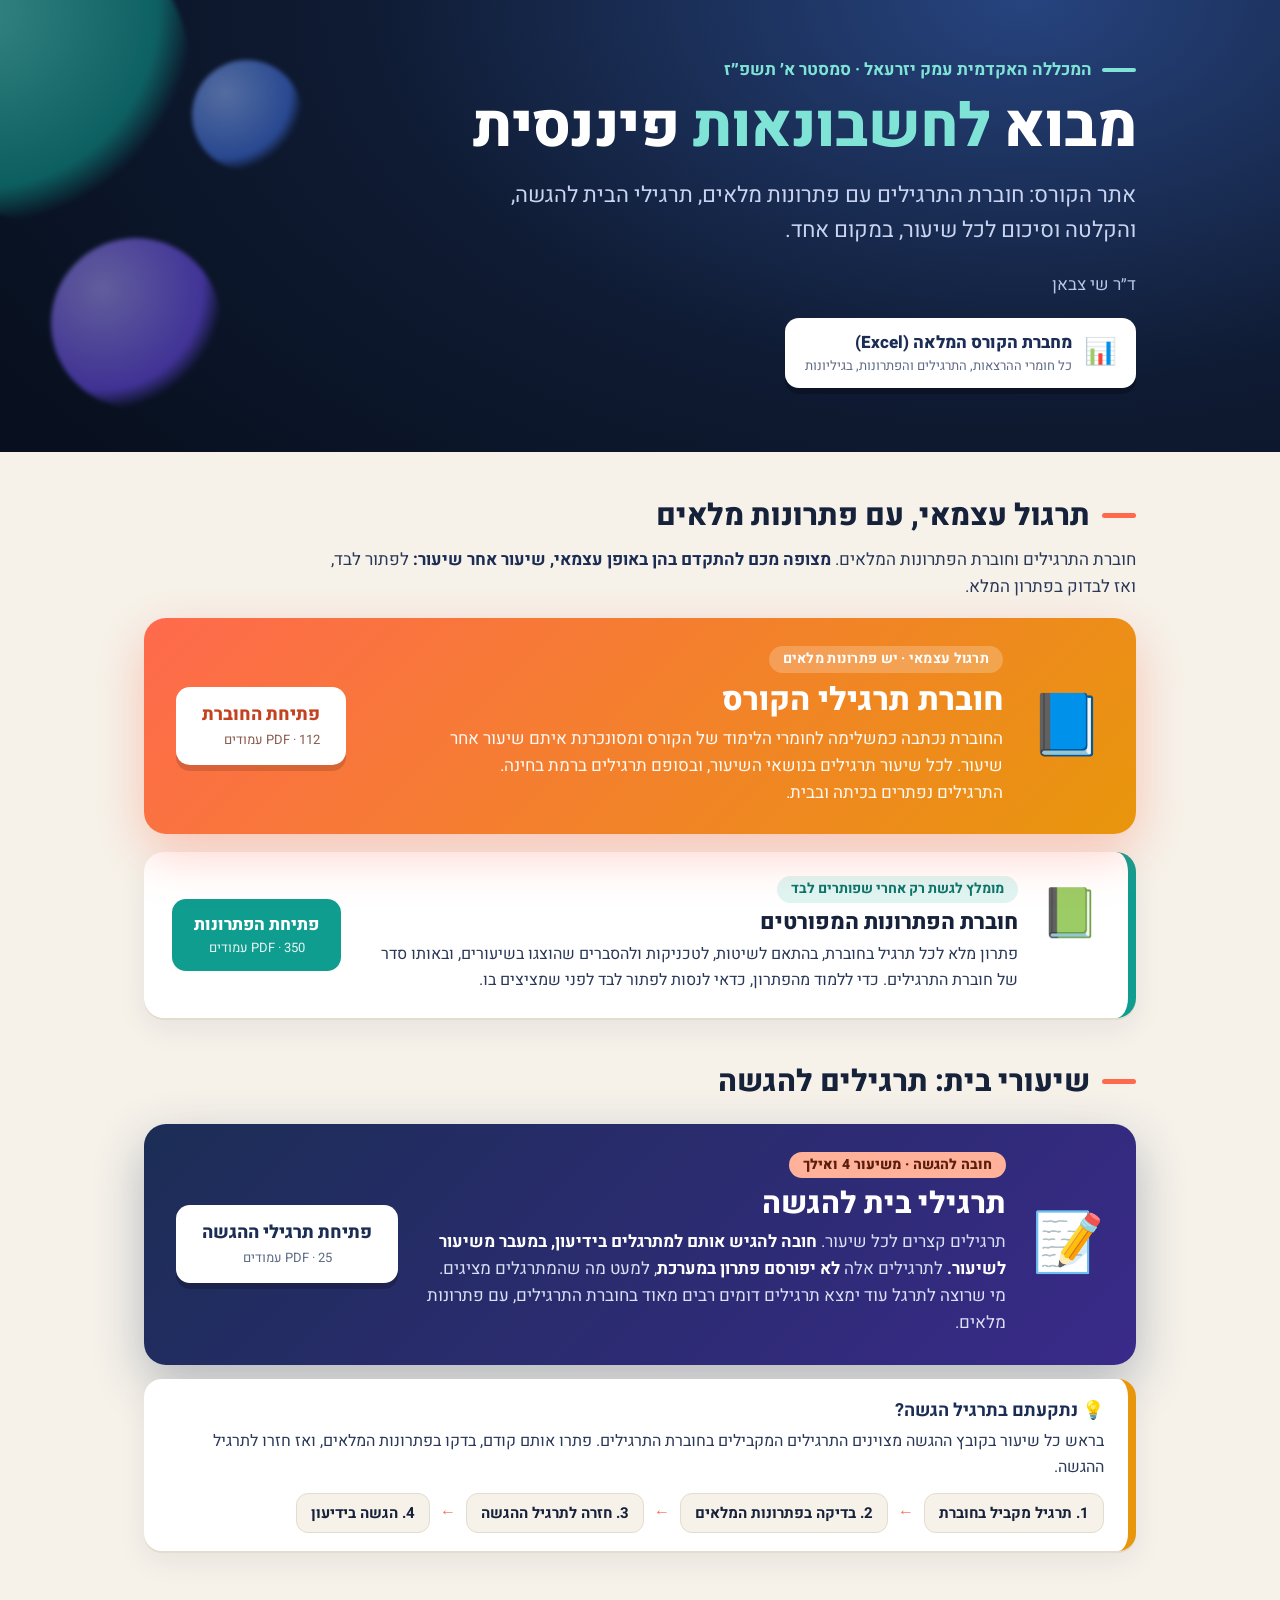
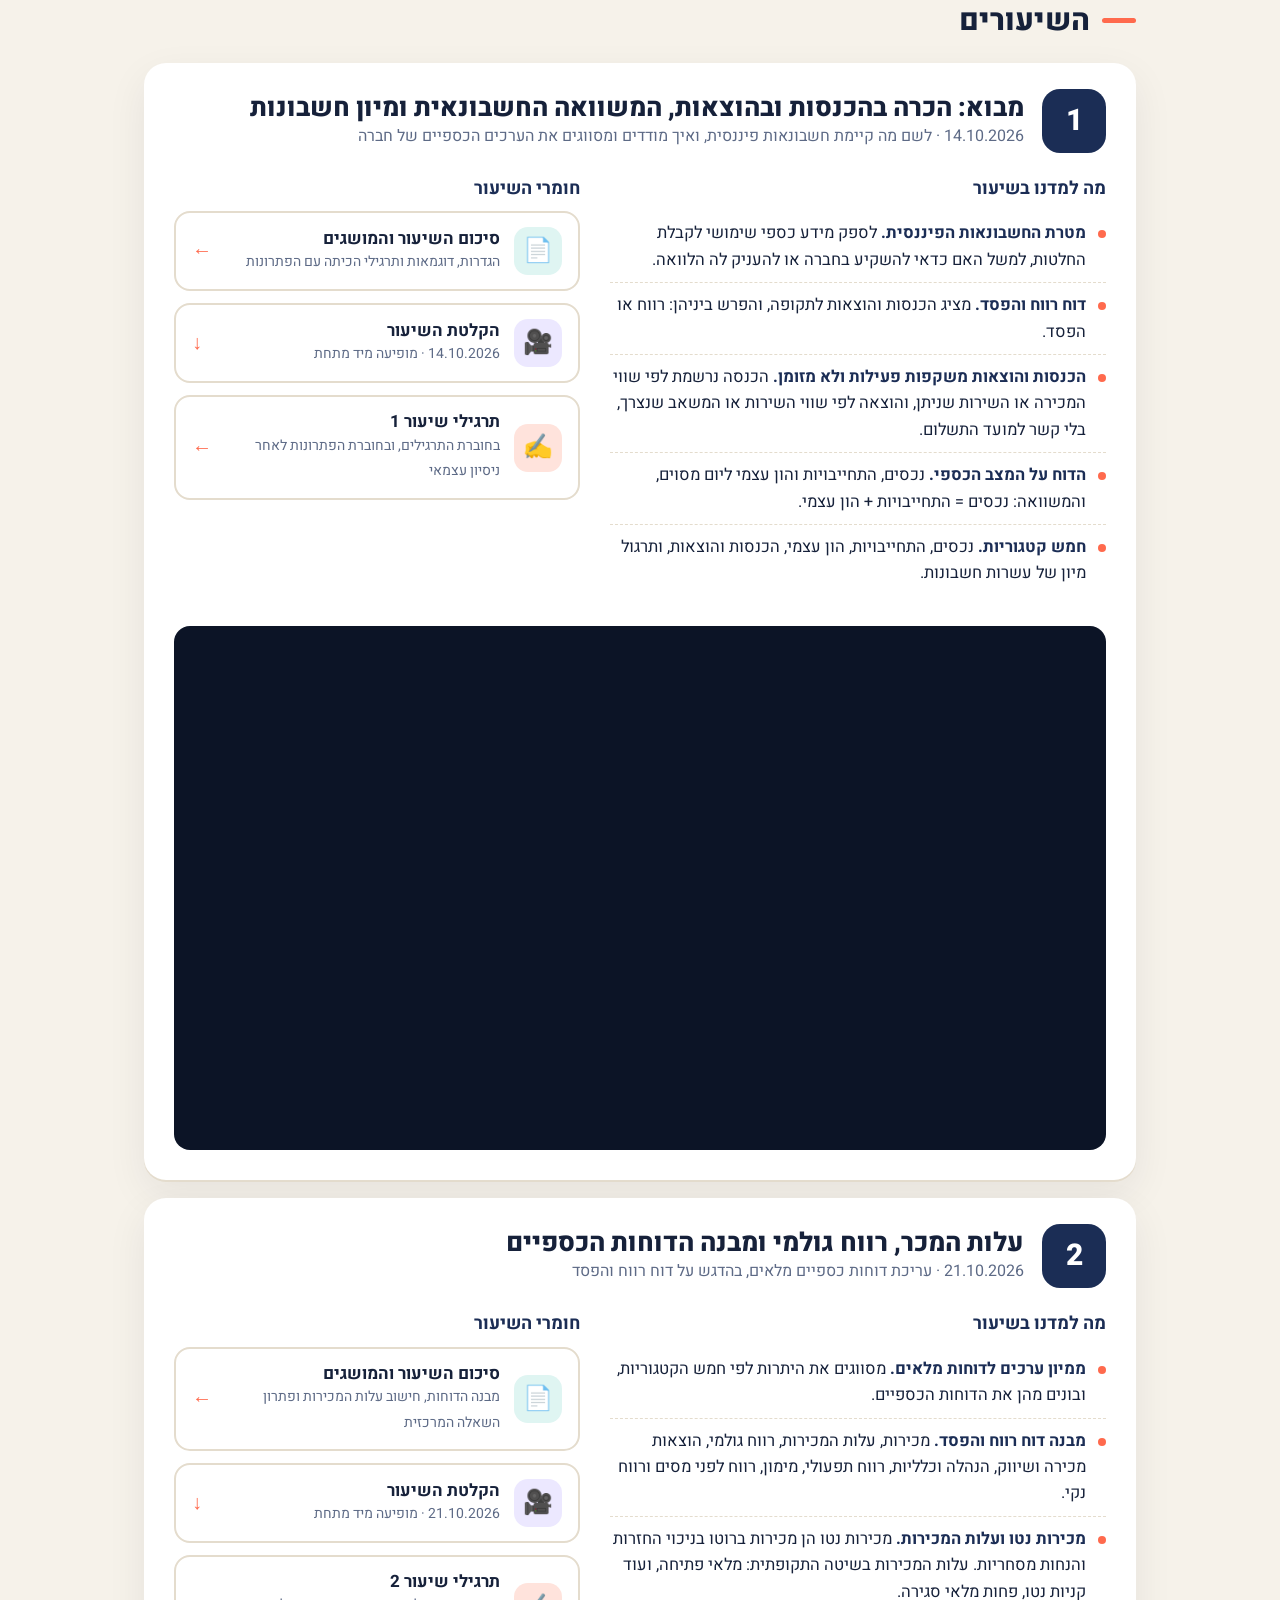
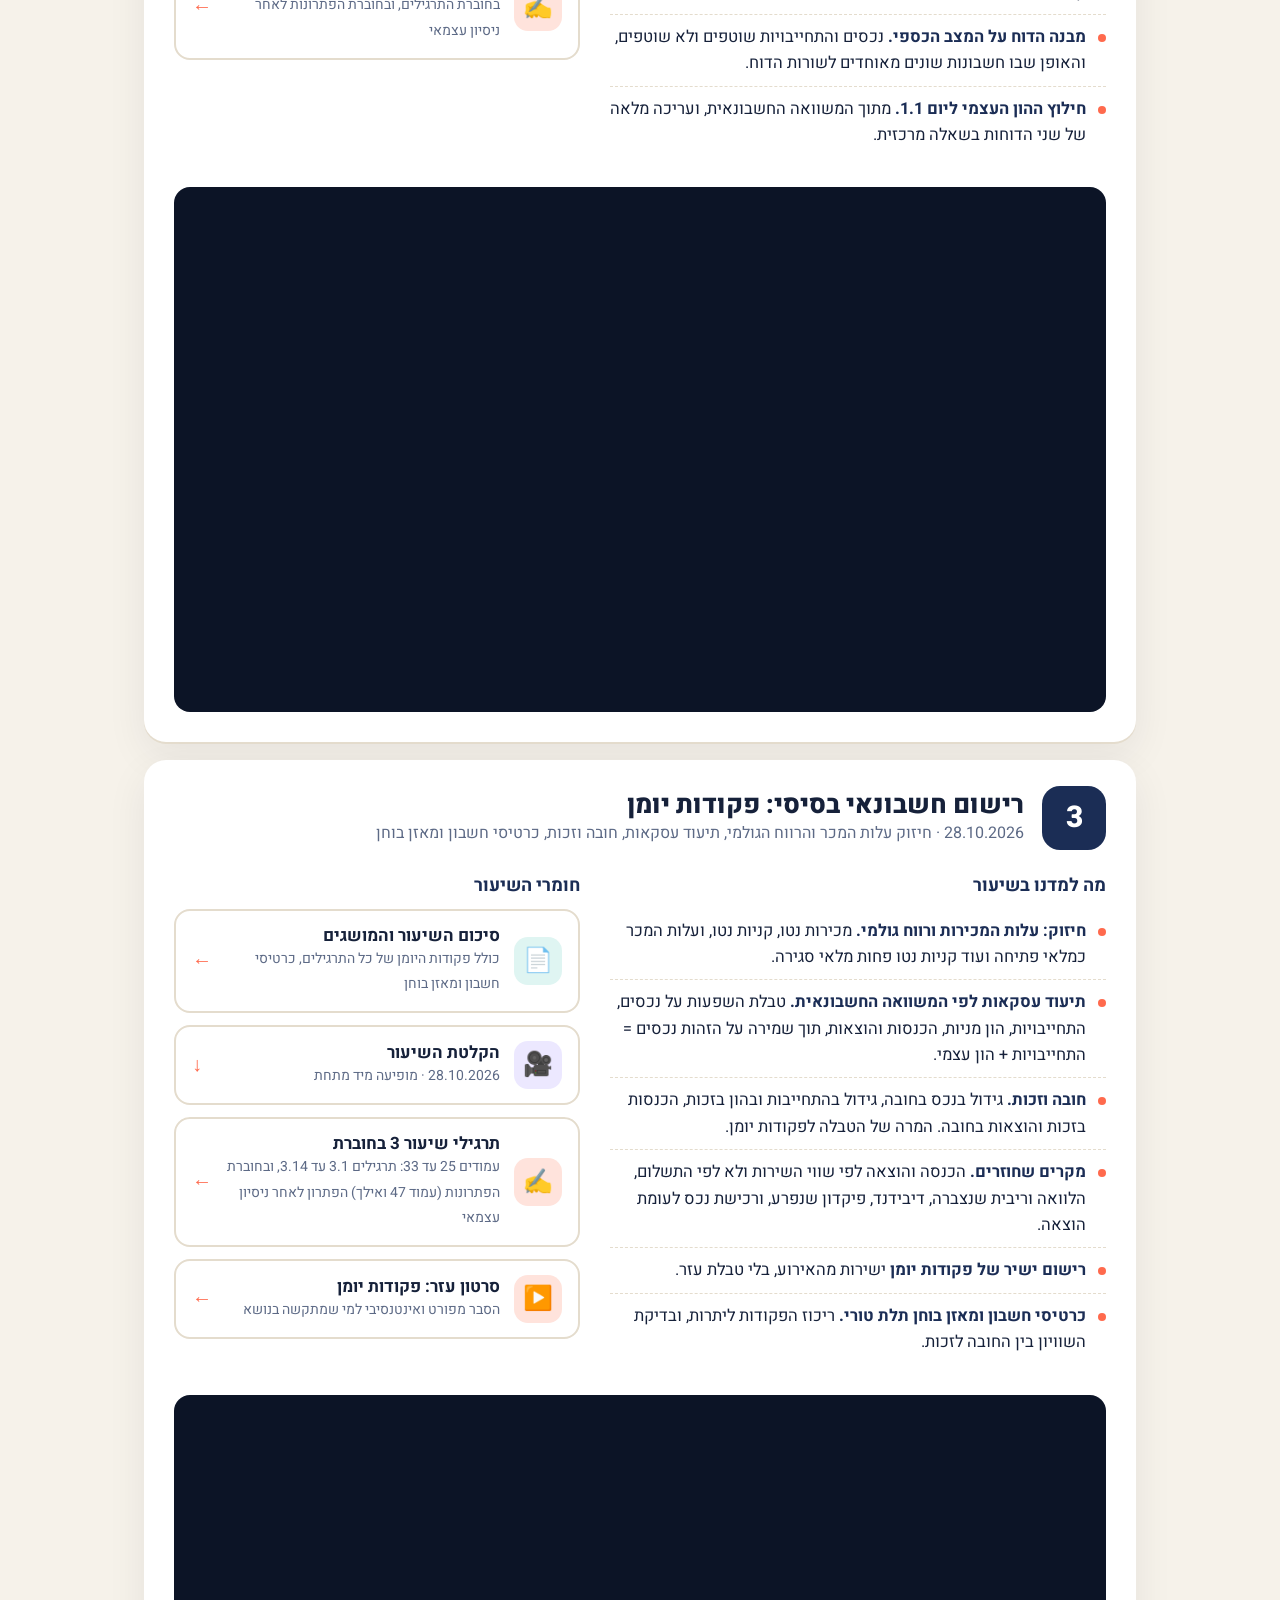
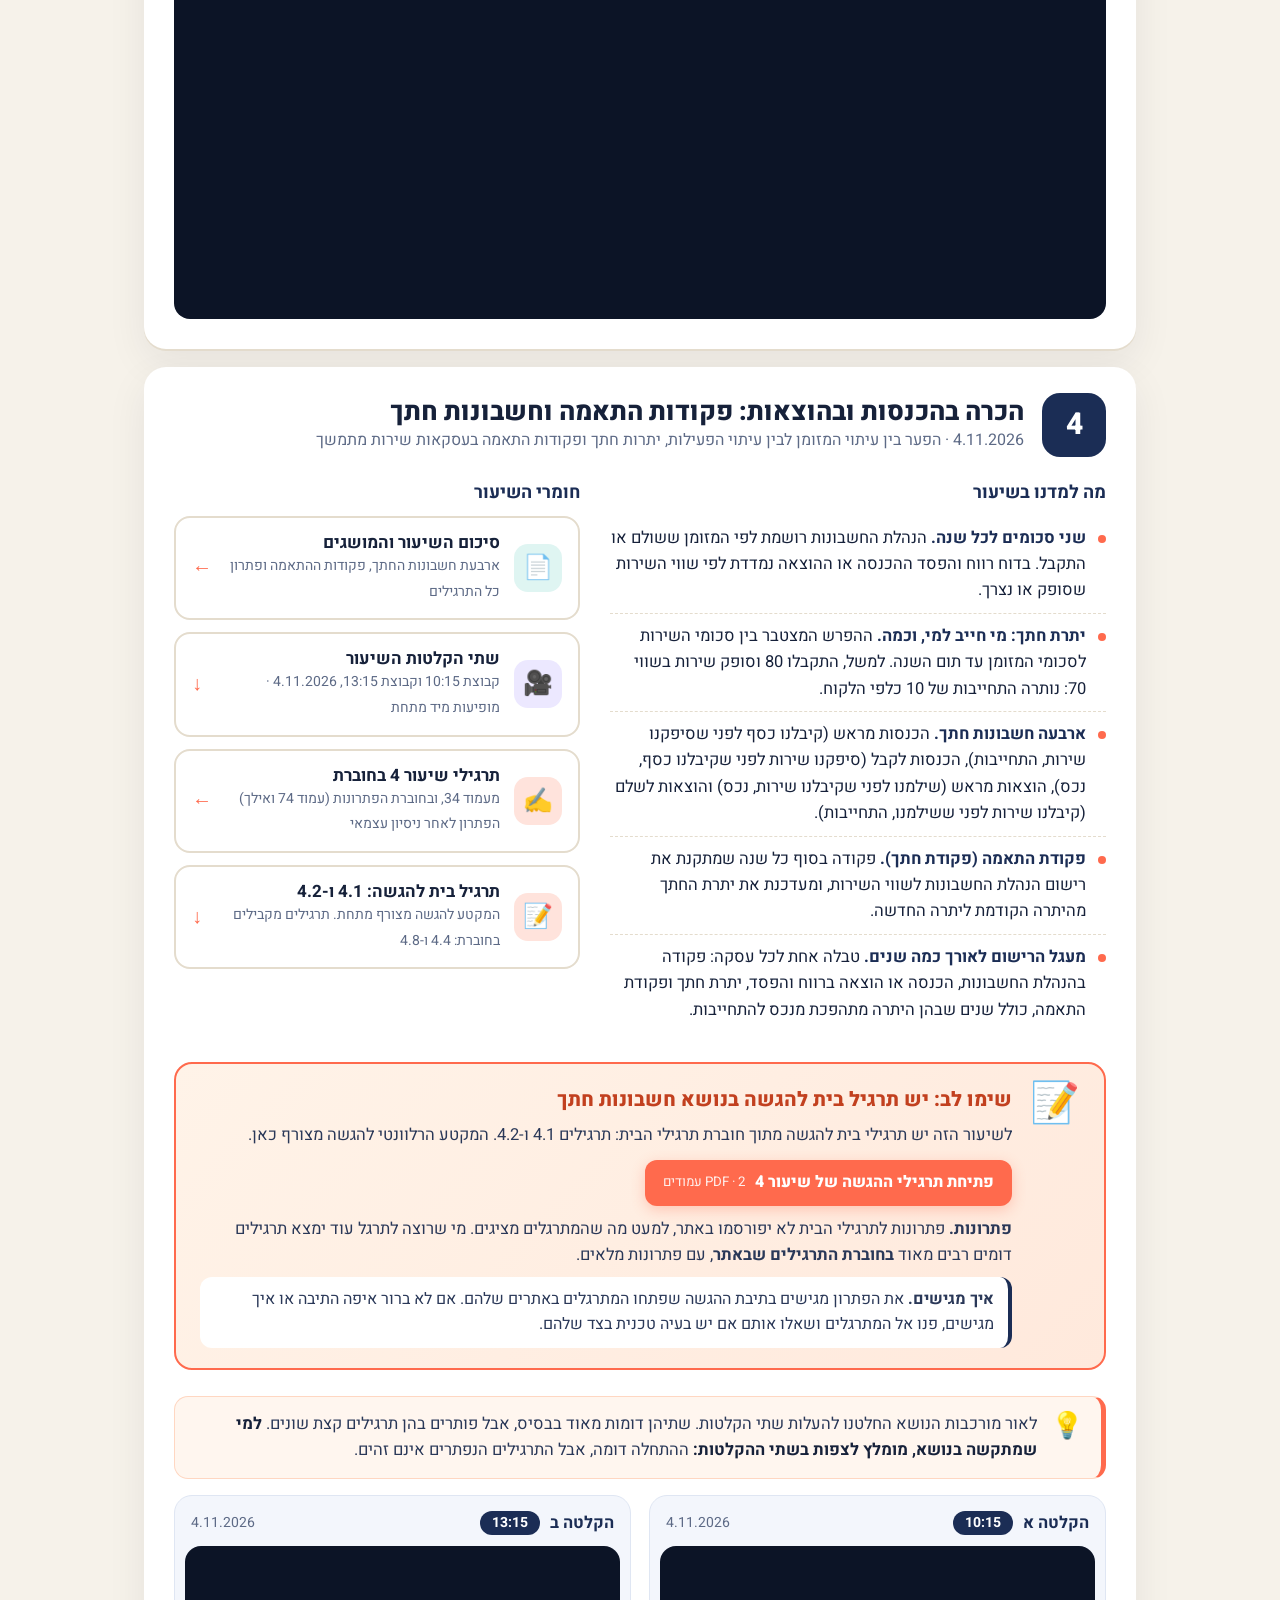
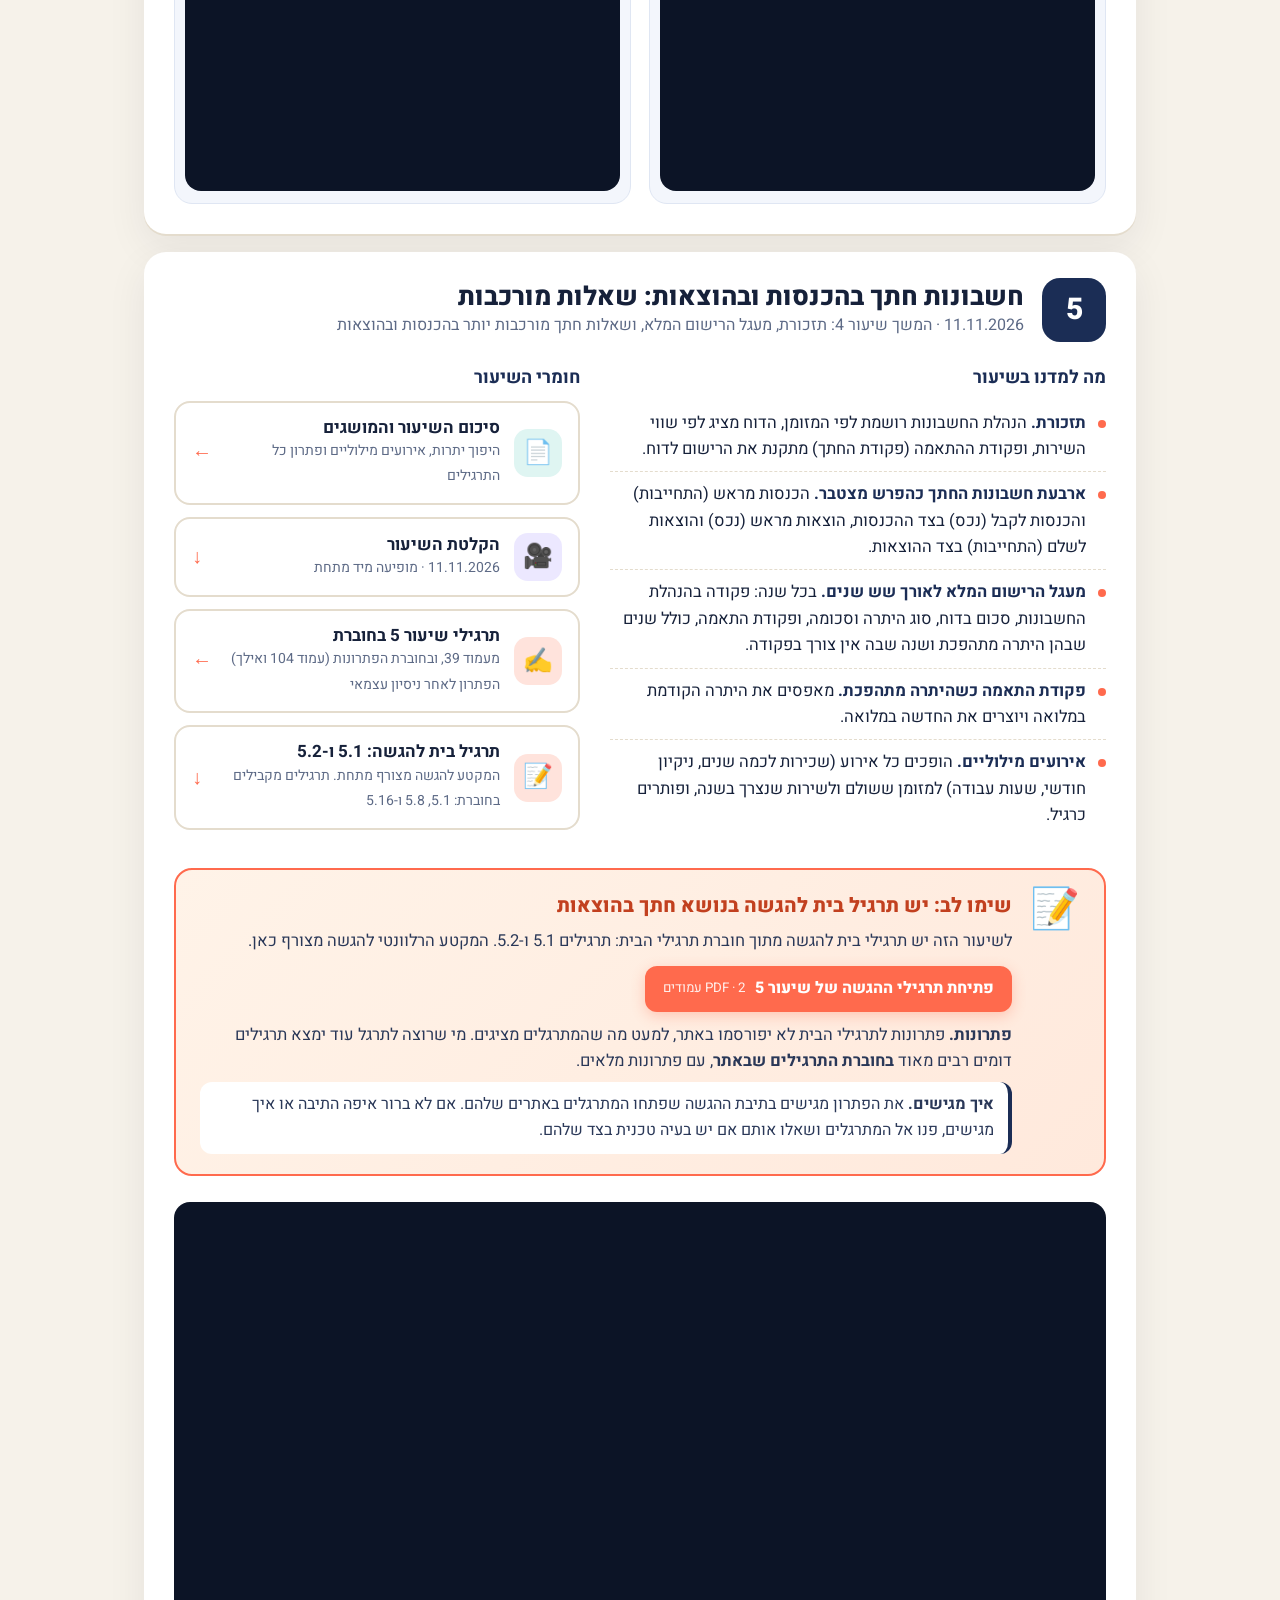
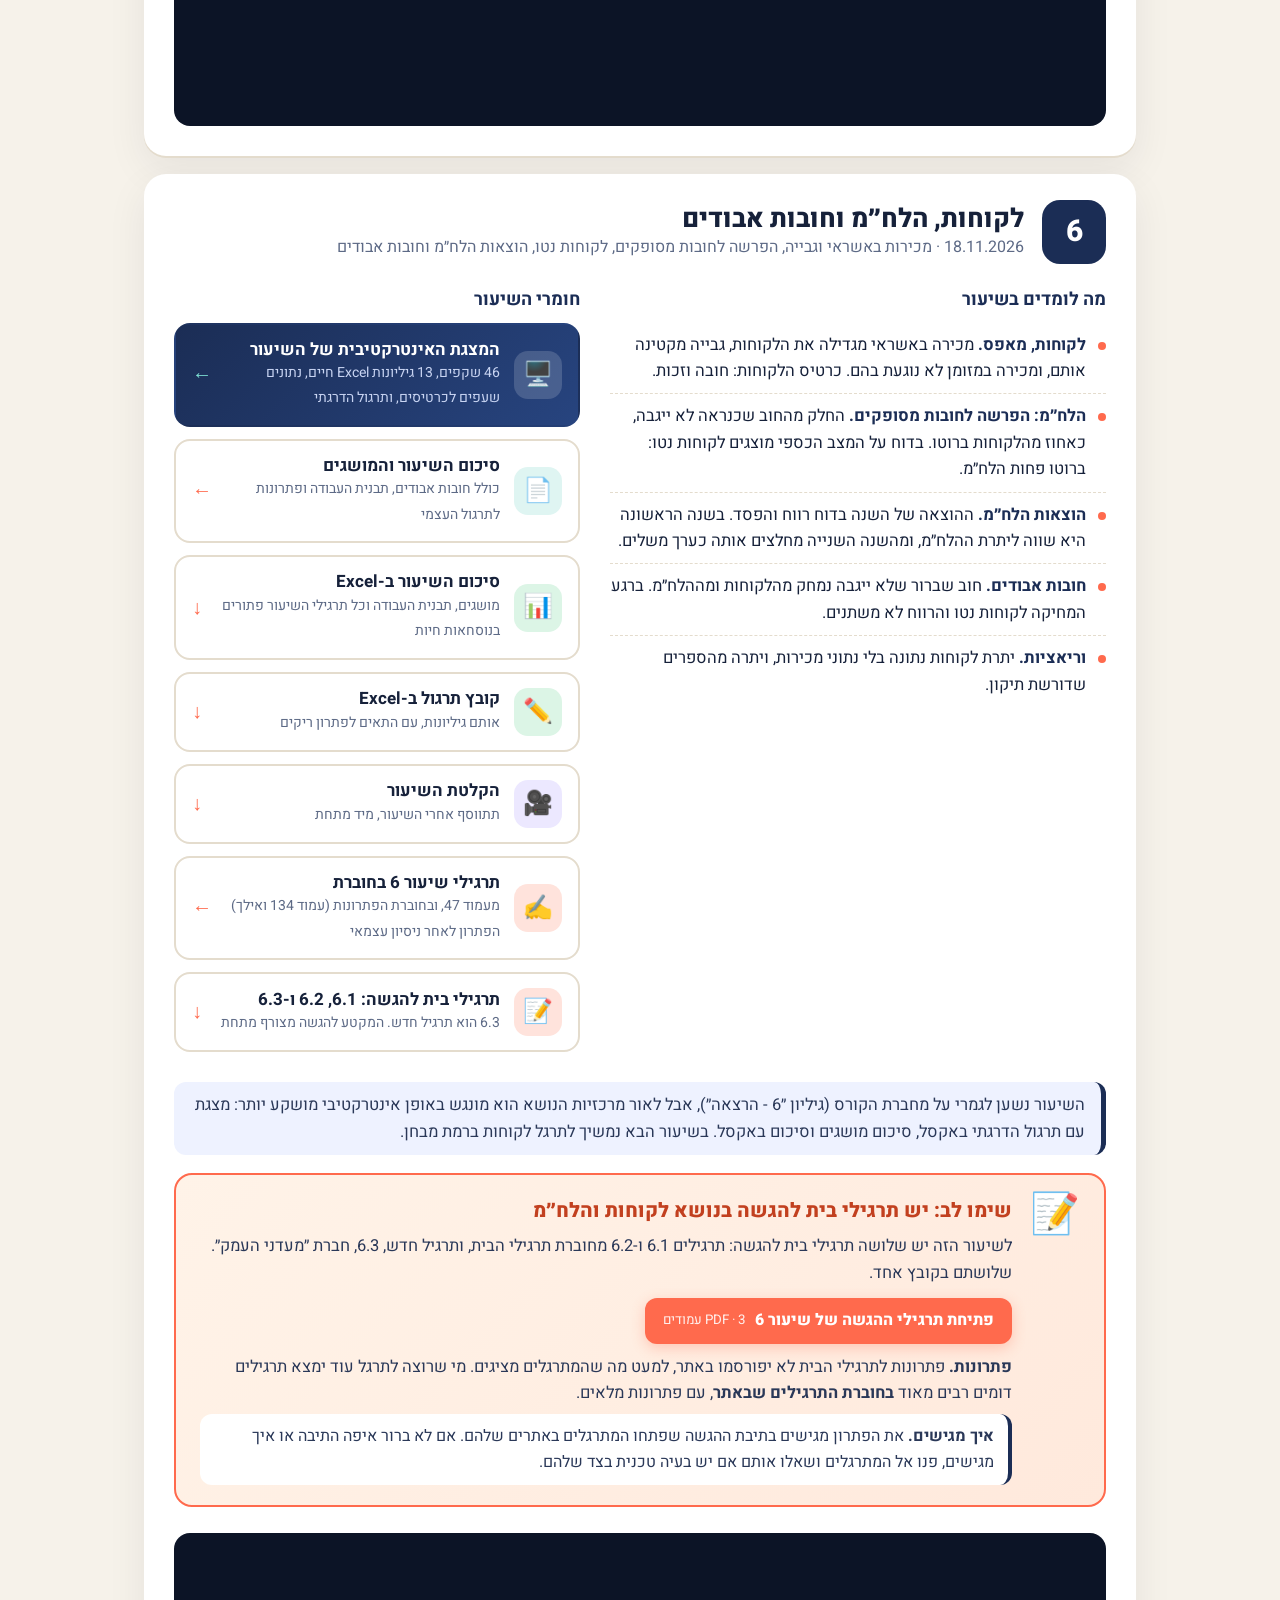
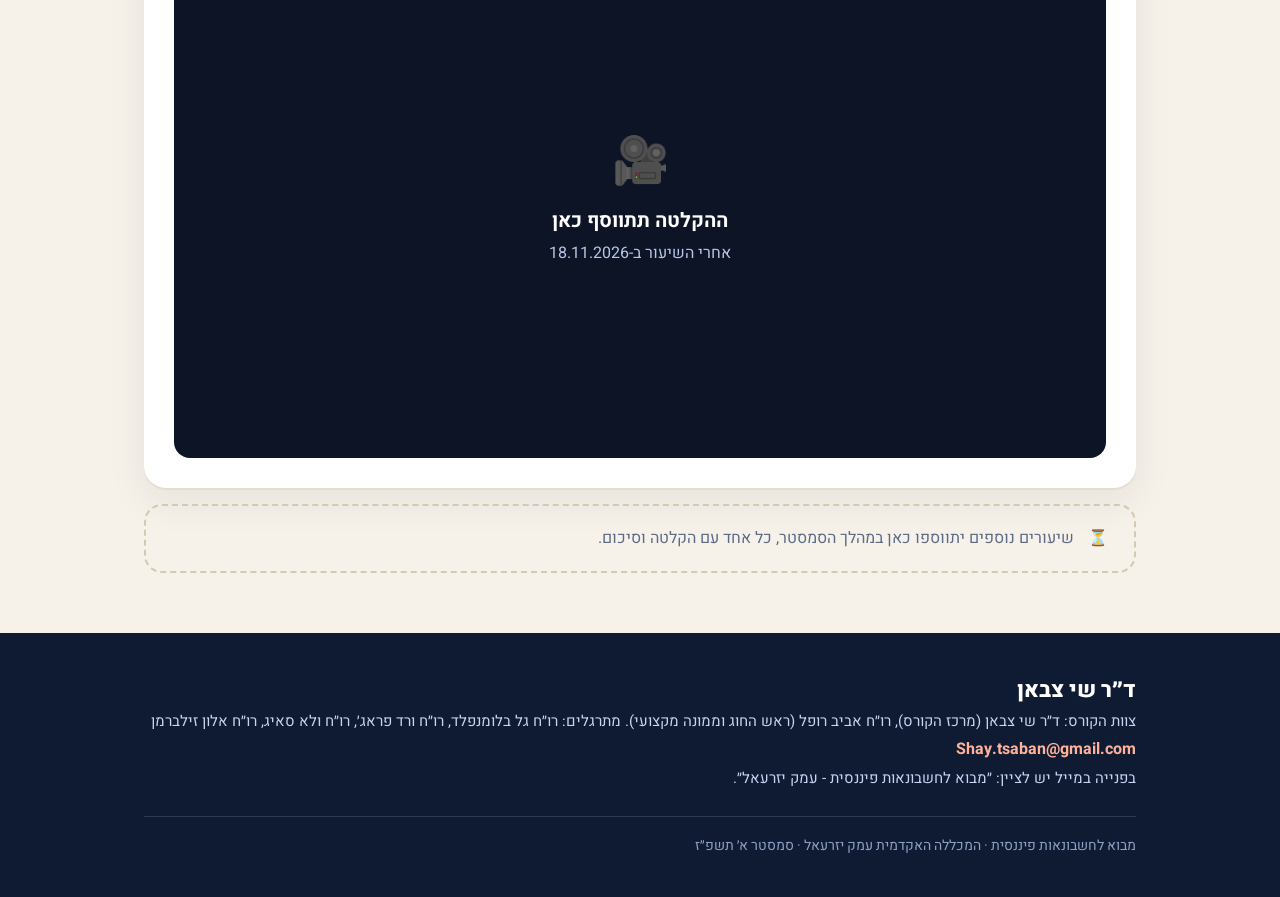
==== commit bfcdc215: "Add lesson 6 (18.11.2026): interactive deck on customers, allowance and write-offs, summary notes, s" ====
--- a/index.html
+++ b/index.html
@@ -73,6 +73,12 @@
 .lk .ar{margin-right:auto;color:var(--coral);font-weight:800;font-size:20px}
 .lk.p .e{background:#ffe3dc}.lk.s .e{background:#dff5f2}.lk.r .e{background:#ece8ff}
 
+/* a highlighted interactive deck link */
+.lk.d{background:linear-gradient(135deg,#1b2d55,#27447f);color:#fff;border-color:transparent}
+.lk.d .e{background:rgba(255,255,255,.16)}.lk.d .d{color:#c8d4f2}.lk.d .ar{color:#7fe3d6}
+.lk.x .e{background:#dcf5e6}
+.basis{margin:0 30px 18px;background:#eef2ff;border-right:5px solid #1b2d55;border-radius:12px;padding:10px 16px;font-size:16.5px;color:var(--ink2)}
+@media (max-width:760px){.basis{margin:0 22px 18px}}
 /* homework submission box inside a lecture card */
 .hwsub{margin:0 30px 26px;background:linear-gradient(135deg,#fff3e8,#ffe9dc);border:2px solid var(--coral);border-radius:18px;padding:20px 24px;display:flex;gap:18px;align-items:flex-start}
 .hwsub .ic{font-size:40px;line-height:1;flex:none}
@@ -496,6 +502,84 @@
       <div class="rec" id="recording-5">
         <div class="recbox" id="recbox5">
           <div class="recph"><div><div class="big">🎥</div><b>ההקלטה תתווסף כאן</b></div></div>
+        </div>
+      </div>
+    </article>
+
+    <article class="lec" id="lecture-6">
+      <div class="lec-head">
+        <div class="lec-n">6</div>
+        <div>
+          <h3>לקוחות, הלח״מ וחובות אבודים</h3>
+          <div class="sub">18.11.2026 · מכירות באשראי וגבייה, הפרשה לחובות מסופקים, לקוחות נטו, הוצאות הלח״מ וחובות אבודים</div>
+        </div>
+      </div>
+      <div class="lec-body">
+        <div>
+          <h4>מה לומדים בשיעור</h4>
+          <ul class="learn">
+            <li><b>לקוחות, מאפס.</b> מכירה באשראי מגדילה את הלקוחות, גבייה מקטינה אותם, ומכירה במזומן לא נוגעת בהם. כרטיס הלקוחות: חובה וזכות.</li>
+            <li><b>הלח״מ: הפרשה לחובות מסופקים.</b> החלק מהחוב שכנראה לא ייגבה, כאחוז מהלקוחות ברוטו. בדוח על המצב הכספי מוצגים לקוחות נטו: ברוטו פחות הלח״מ.</li>
+            <li><b>הוצאות הלח״מ.</b> ההוצאה של השנה בדוח רווח והפסד. בשנה הראשונה היא שווה ליתרת ההלח״מ, ומהשנה השנייה מחלצים אותה כערך משלים.</li>
+            <li><b>חובות אבודים.</b> חוב שברור שלא ייגבה נמחק מהלקוחות ומההלח״מ. ברגע המחיקה לקוחות נטו והרווח לא משתנים.</li>
+            <li><b>וריאציות.</b> יתרת לקוחות נתונה בלי נתוני מכירות, ויתרה מהספרים שדורשת תיקון.</li>
+          </ul>
+        </div>
+        <div>
+          <h4>חומרי השיעור</h4>
+          <div class="links">
+            <a class="lk d" href="lectures/lecture-6/presentation.html" target="_blank" rel="noopener">
+              <div class="e">🖥️</div>
+              <div><b>המצגת האינטרקטיבית של השיעור</b><span class="d">46 שקפים, 13 גיליונות Excel חיים, נתונים שעפים לכרטיסים, ותרגול הדרגתי</span></div>
+              <span class="ar">←</span>
+            </a>
+            <a class="lk s" href="lectures/lecture-6/notes.html" target="_blank" rel="noopener">
+              <div class="e">📄</div>
+              <div><b>סיכום השיעור והמושגים</b><span class="d">כולל חובות אבודים, תבנית העבודה ופתרונות לתרגול העצמי</span></div>
+              <span class="ar">←</span>
+            </a>
+            <a class="lk x" href="materials/lesson-6-summary.xlsx">
+              <div class="e">📊</div>
+              <div><b>סיכום השיעור ב-Excel</b><span class="d">מושגים, תבנית העבודה וכל תרגילי השיעור פתורים בנוסחאות חיות</span></div>
+              <span class="ar">↓</span>
+            </a>
+            <a class="lk x" href="materials/lesson-6-practice.xlsx">
+              <div class="e">✏️</div>
+              <div><b>קובץ תרגול ב-Excel</b><span class="d">אותם גיליונות, עם התאים לפתרון ריקים</span></div>
+              <span class="ar">↓</span>
+            </a>
+            <a class="lk r" href="#recording-6">
+              <div class="e">🎥</div>
+              <div><b>הקלטת השיעור</b><span class="d">תתווסף אחרי השיעור, מיד מתחת</span></div>
+              <span class="ar">↓</span>
+            </a>
+            <a class="lk p" href="materials/exercise-booklet.pdf#page=47" target="_blank" rel="noopener">
+              <div class="e">✍️</div>
+              <div><b>תרגילי שיעור 6 בחוברת</b><span class="d">מעמוד 47, ובחוברת הפתרונות (עמוד 134 ואילך) הפתרון לאחר ניסיון עצמאי</span></div>
+              <span class="ar">←</span>
+            </a>
+            <a class="lk p" href="#homework-6">
+              <div class="e">📝</div>
+              <div><b>תרגילי בית להגשה: 6.1, 6.2 ו-6.3</b><span class="d">6.3 הוא תרגיל חדש. המקטע להגשה מצורף מתחת</span></div>
+              <span class="ar">↓</span>
+            </a>
+          </div>
+        </div>
+      </div>
+      <div class="basis">השיעור נשען לגמרי על מחברת הקורס (גיליון ״6 - הרצאה״), אבל לאור מרכזיות הנושא הוא מונגש באופן אינטרקטיבי מושקע יותר: מצגת עם תרגול הדרגתי באקסל, סיכום מושגים וסיכום באקסל. בשיעור הבא נמשיך לתרגל לקוחות ברמת מבחן.</div>
+      <div class="hwsub" id="homework-6">
+        <div class="ic">📝</div>
+        <div>
+          <h4>שימו לב: יש תרגילי בית להגשה בנושא לקוחות והלח״מ</h4>
+          <p>לשיעור הזה יש שלושה תרגילי בית להגשה: תרגילים 6.1 ו-6.2 מחוברת תרגילי הבית, ותרגיל חדש, 6.3, חברת ״מעדני העמק״. שלושתם בקובץ אחד.</p>
+          <a class="go" href="materials/homework-lesson-6.pdf" target="_blank" rel="noopener">פתיחת תרגילי ההגשה של שיעור 6 <small>PDF · 3 עמודים</small></a>
+          <p><b>פתרונות.</b> פתרונות לתרגילי הבית לא יפורסמו באתר, למעט מה שהמתרגלים מציגים. מי שרוצה לתרגל עוד ימצא תרגילים דומים רבים מאוד <a href="materials/exercise-booklet.pdf#page=47" target="_blank" rel="noopener"><b>בחוברת התרגילים שבאתר</b></a>, עם פתרונות מלאים.</p>
+          <div class="how"><b>איך מגישים.</b> את הפתרון מגישים בתיבת ההגשה שפתחו המתרגלים באתרים שלהם. אם לא ברור איפה התיבה או איך מגישים, פנו אל המתרגלים ושאלו אותם אם יש בעיה טכנית בצד שלהם.</div>
+        </div>
+      </div>
+      <div class="rec" id="recording-6">
+        <div class="recbox" id="recbox6">
+          <div class="recph"><div><div class="big">🎥</div><b>ההקלטה תתווסף כאן</b>אחרי השיעור ב-18.11.2026</div></div>
         </div>
       </div>
     </article>
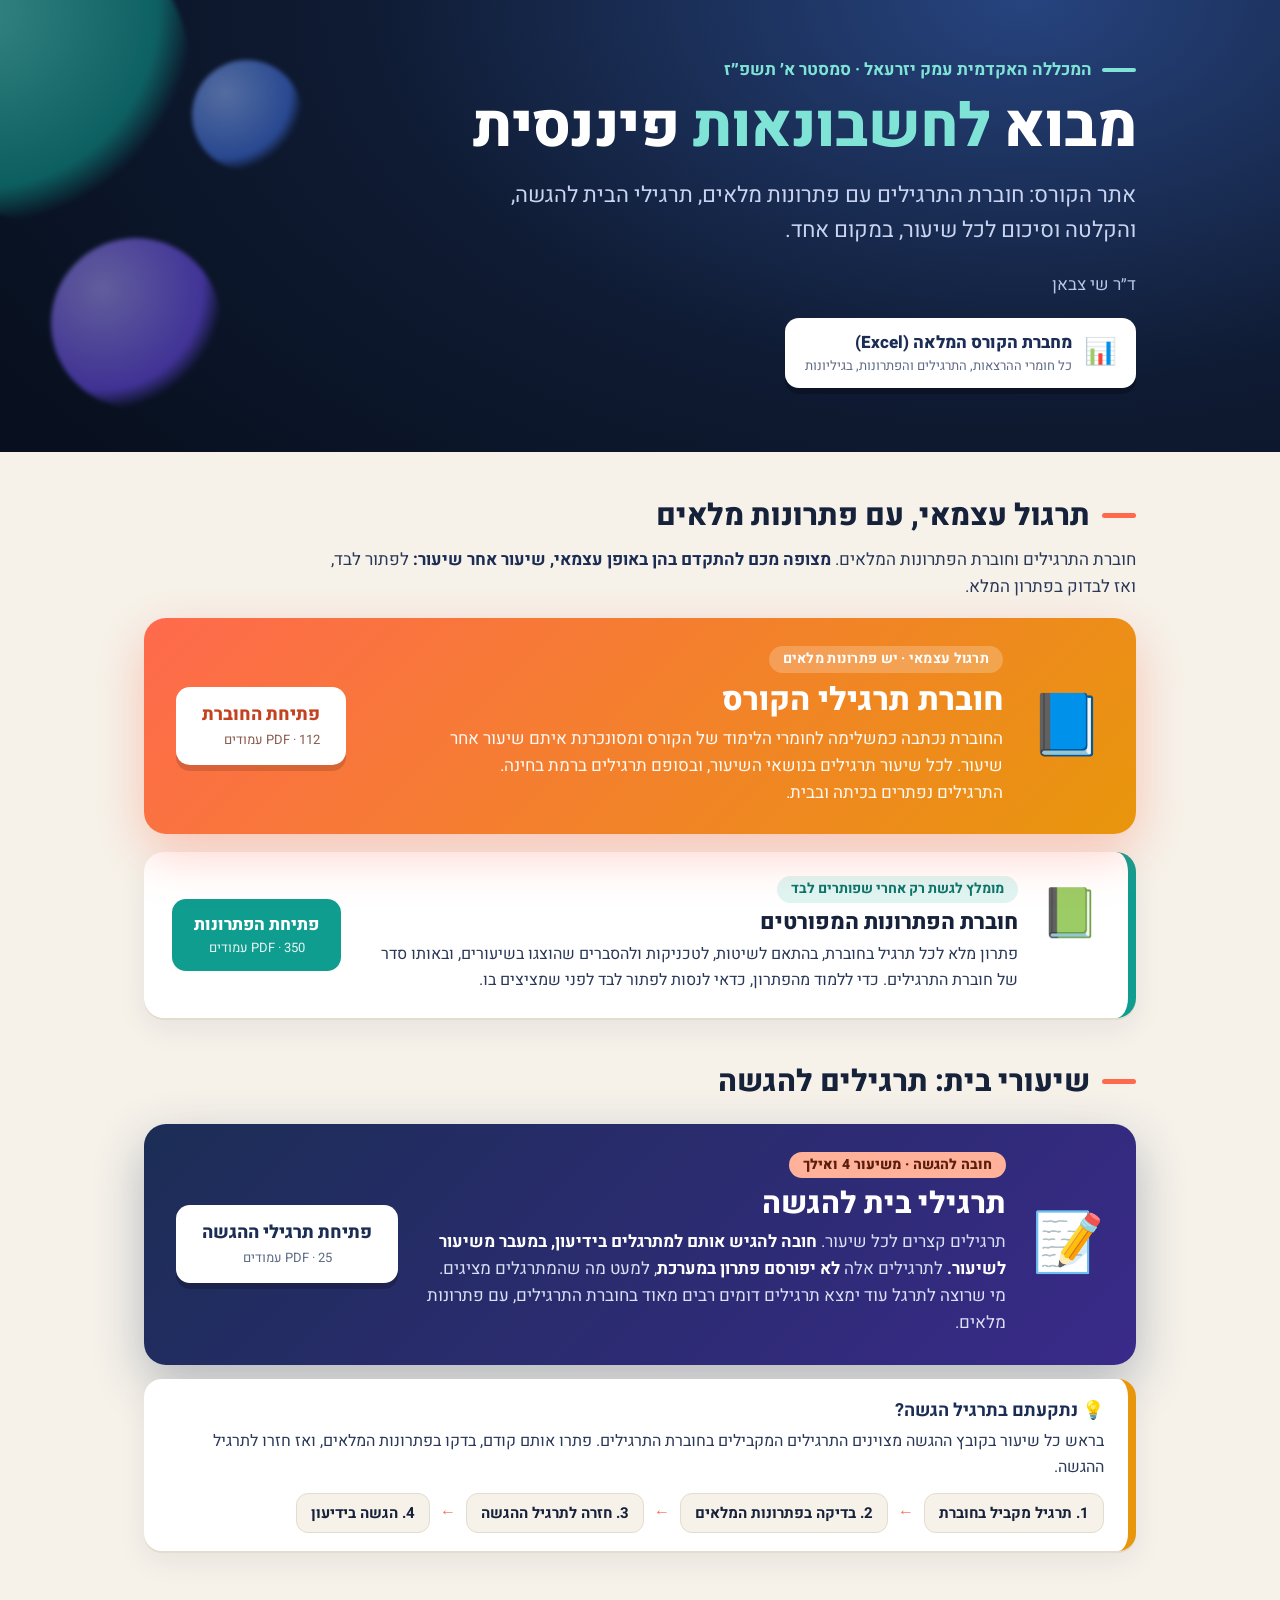
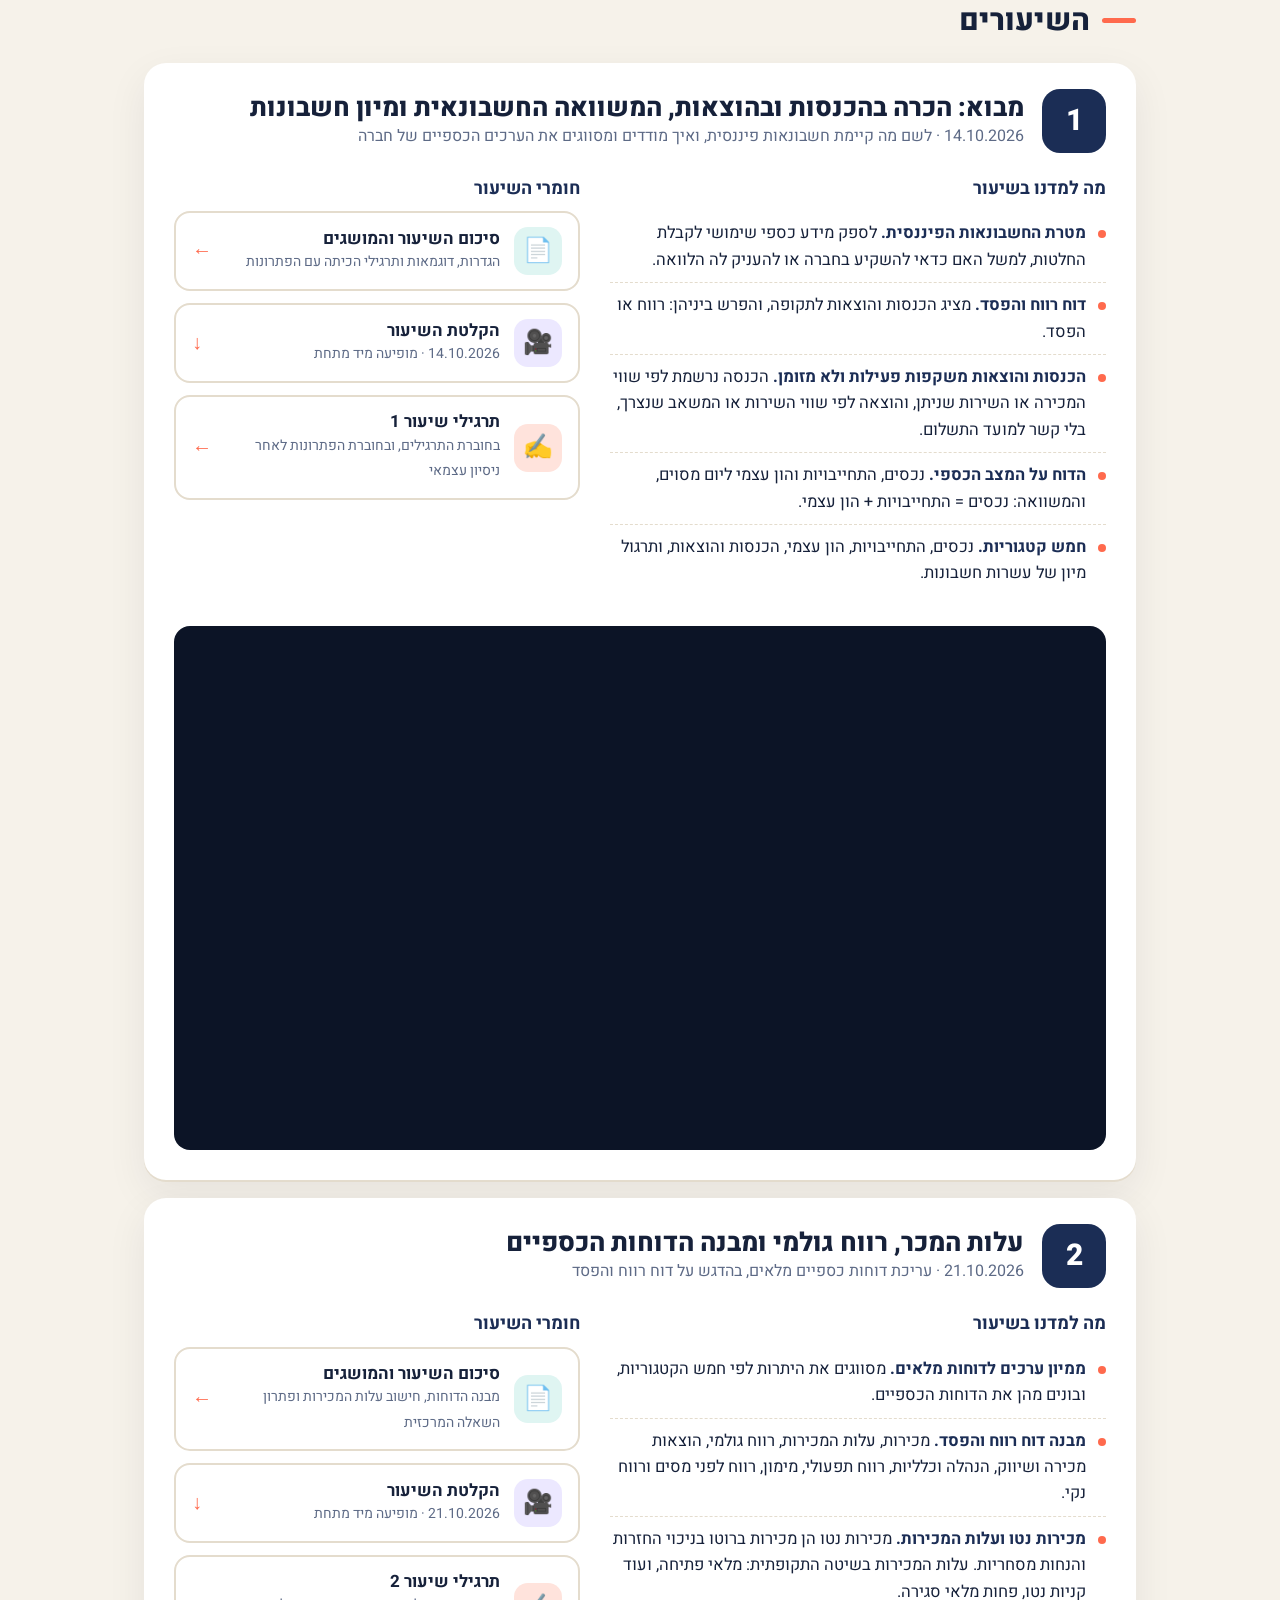
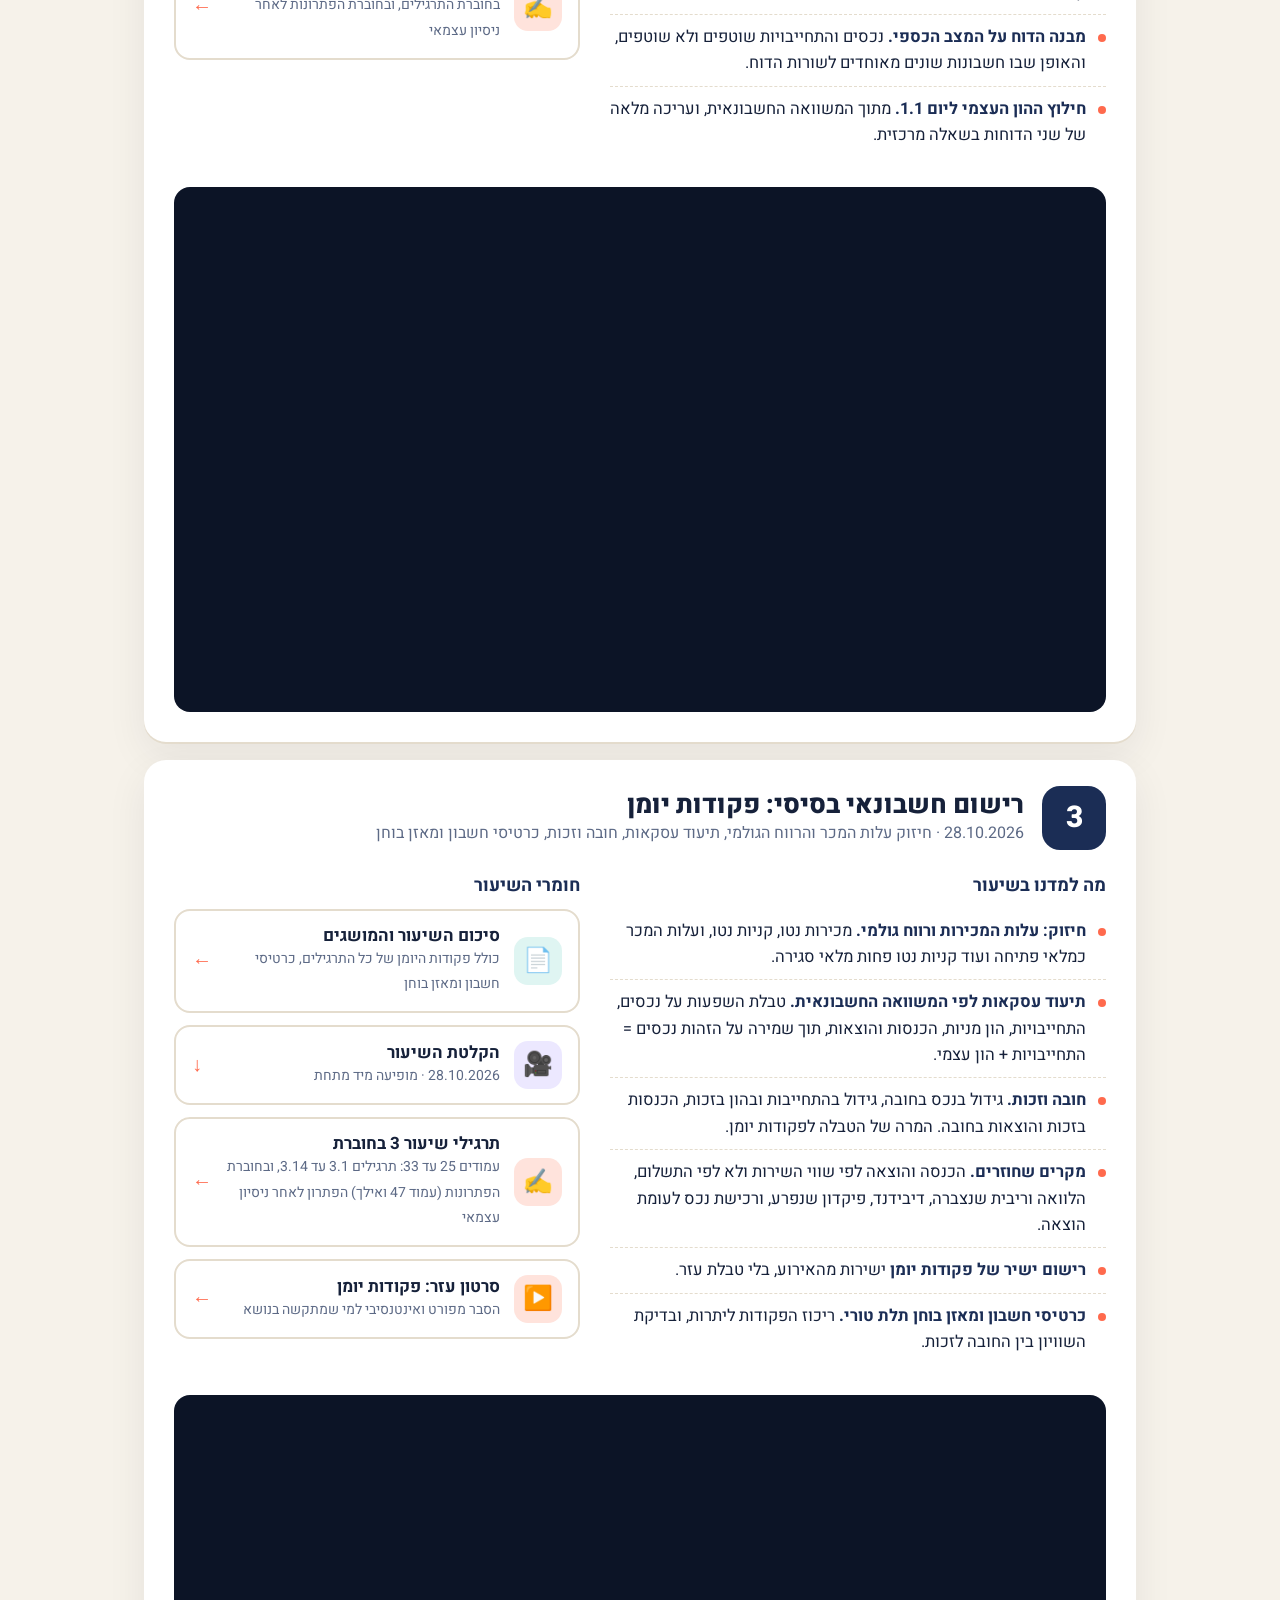
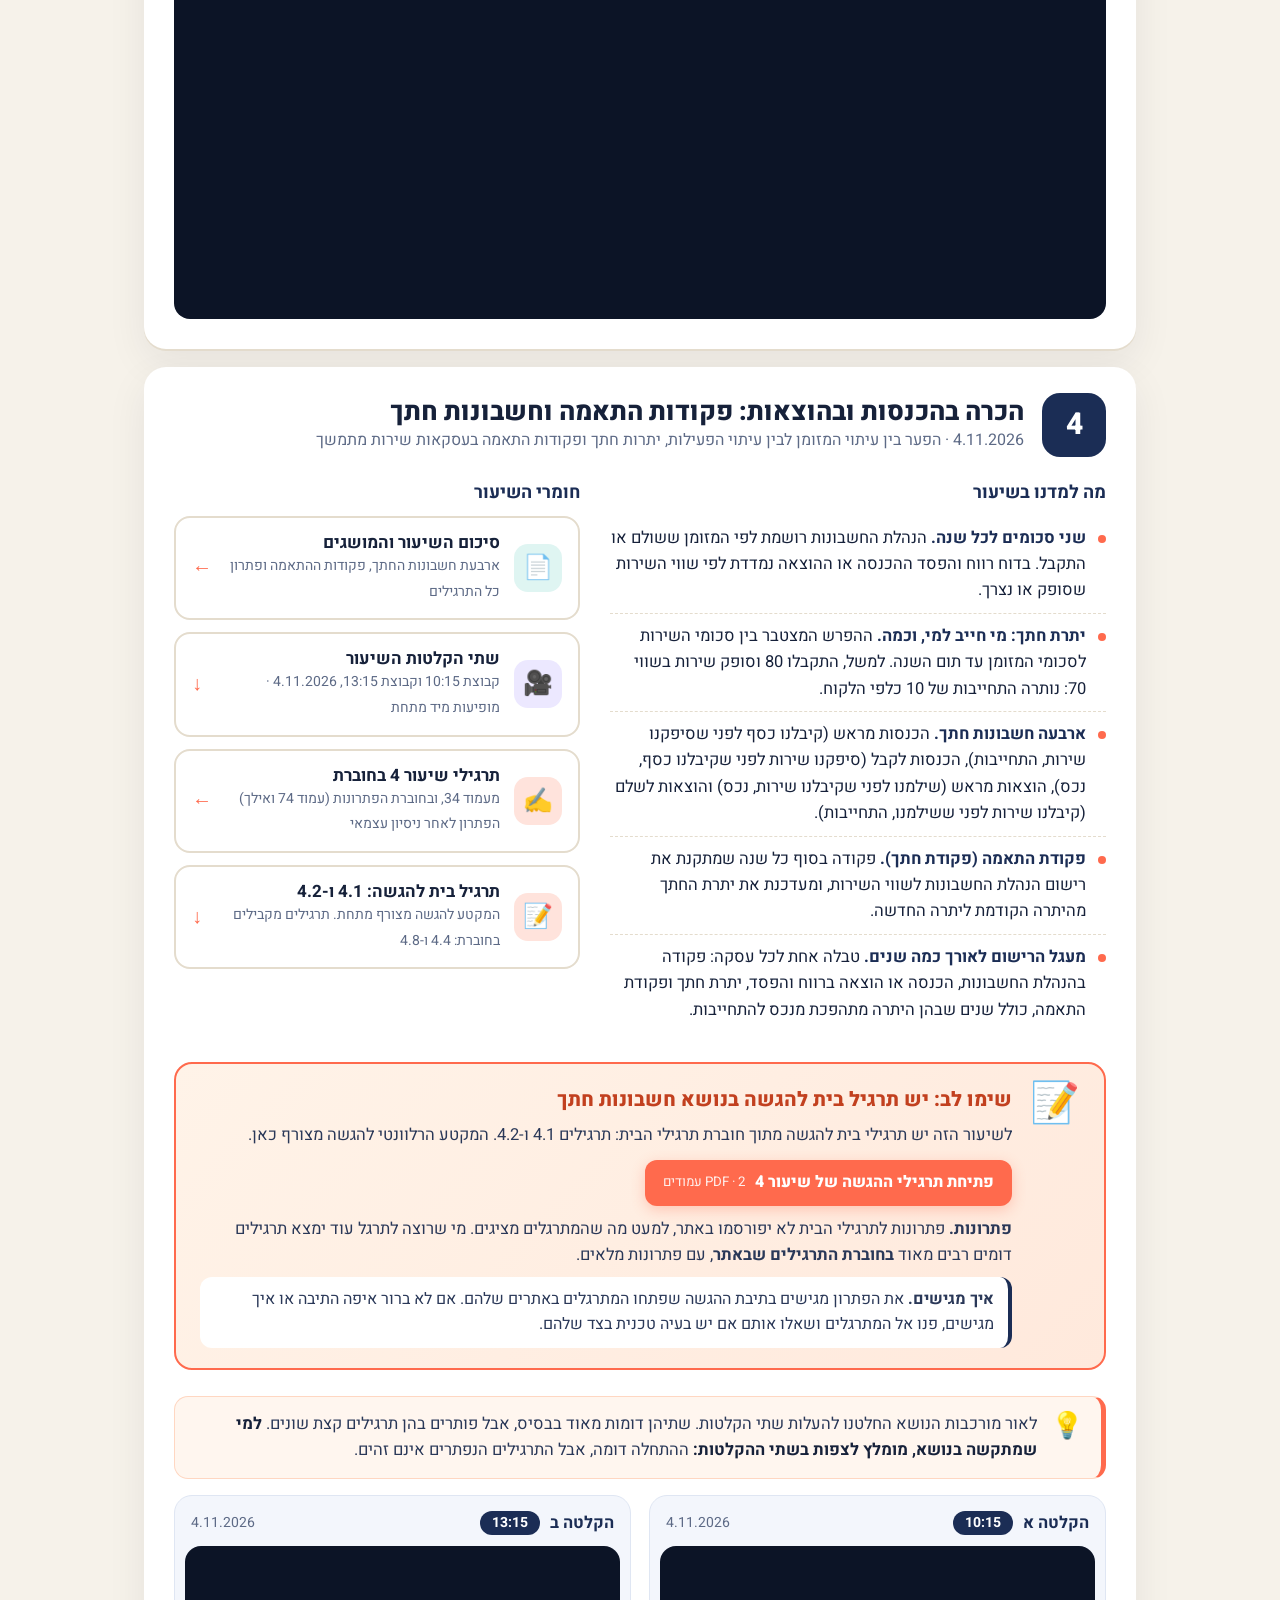
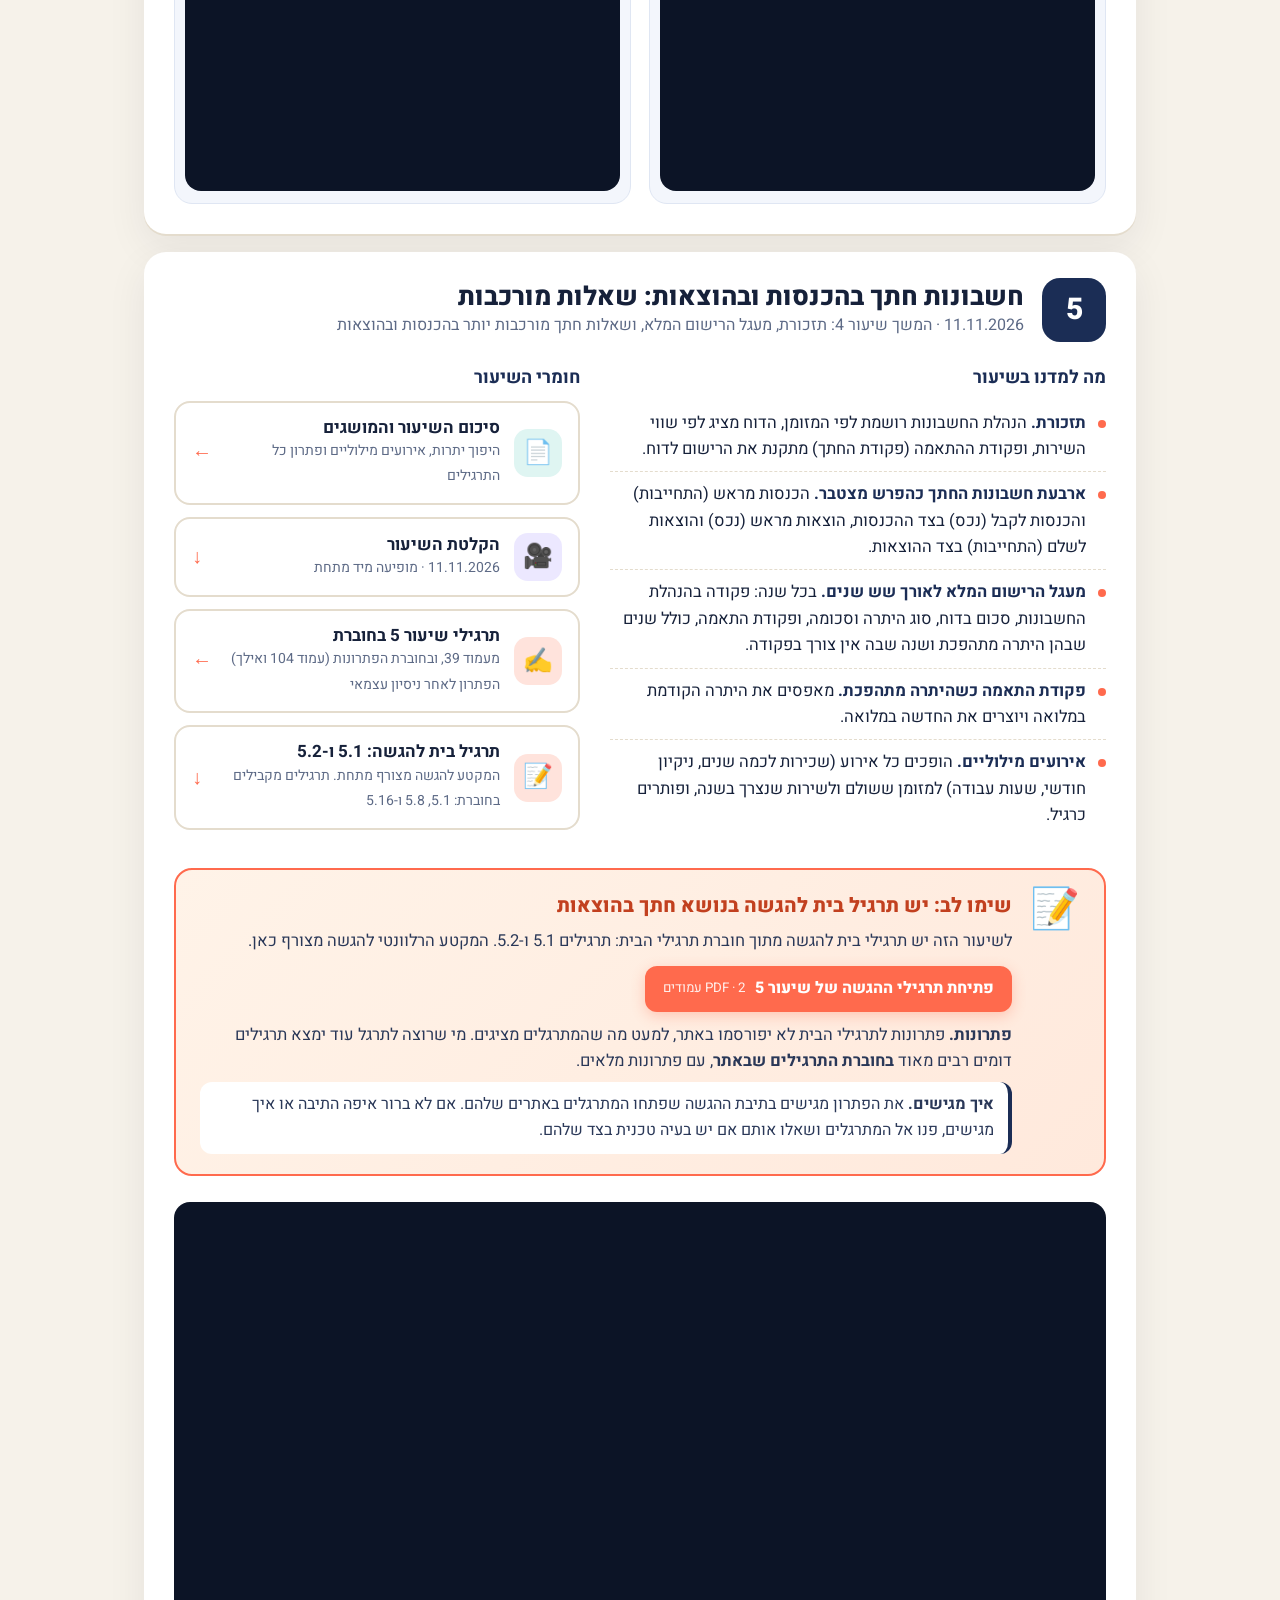
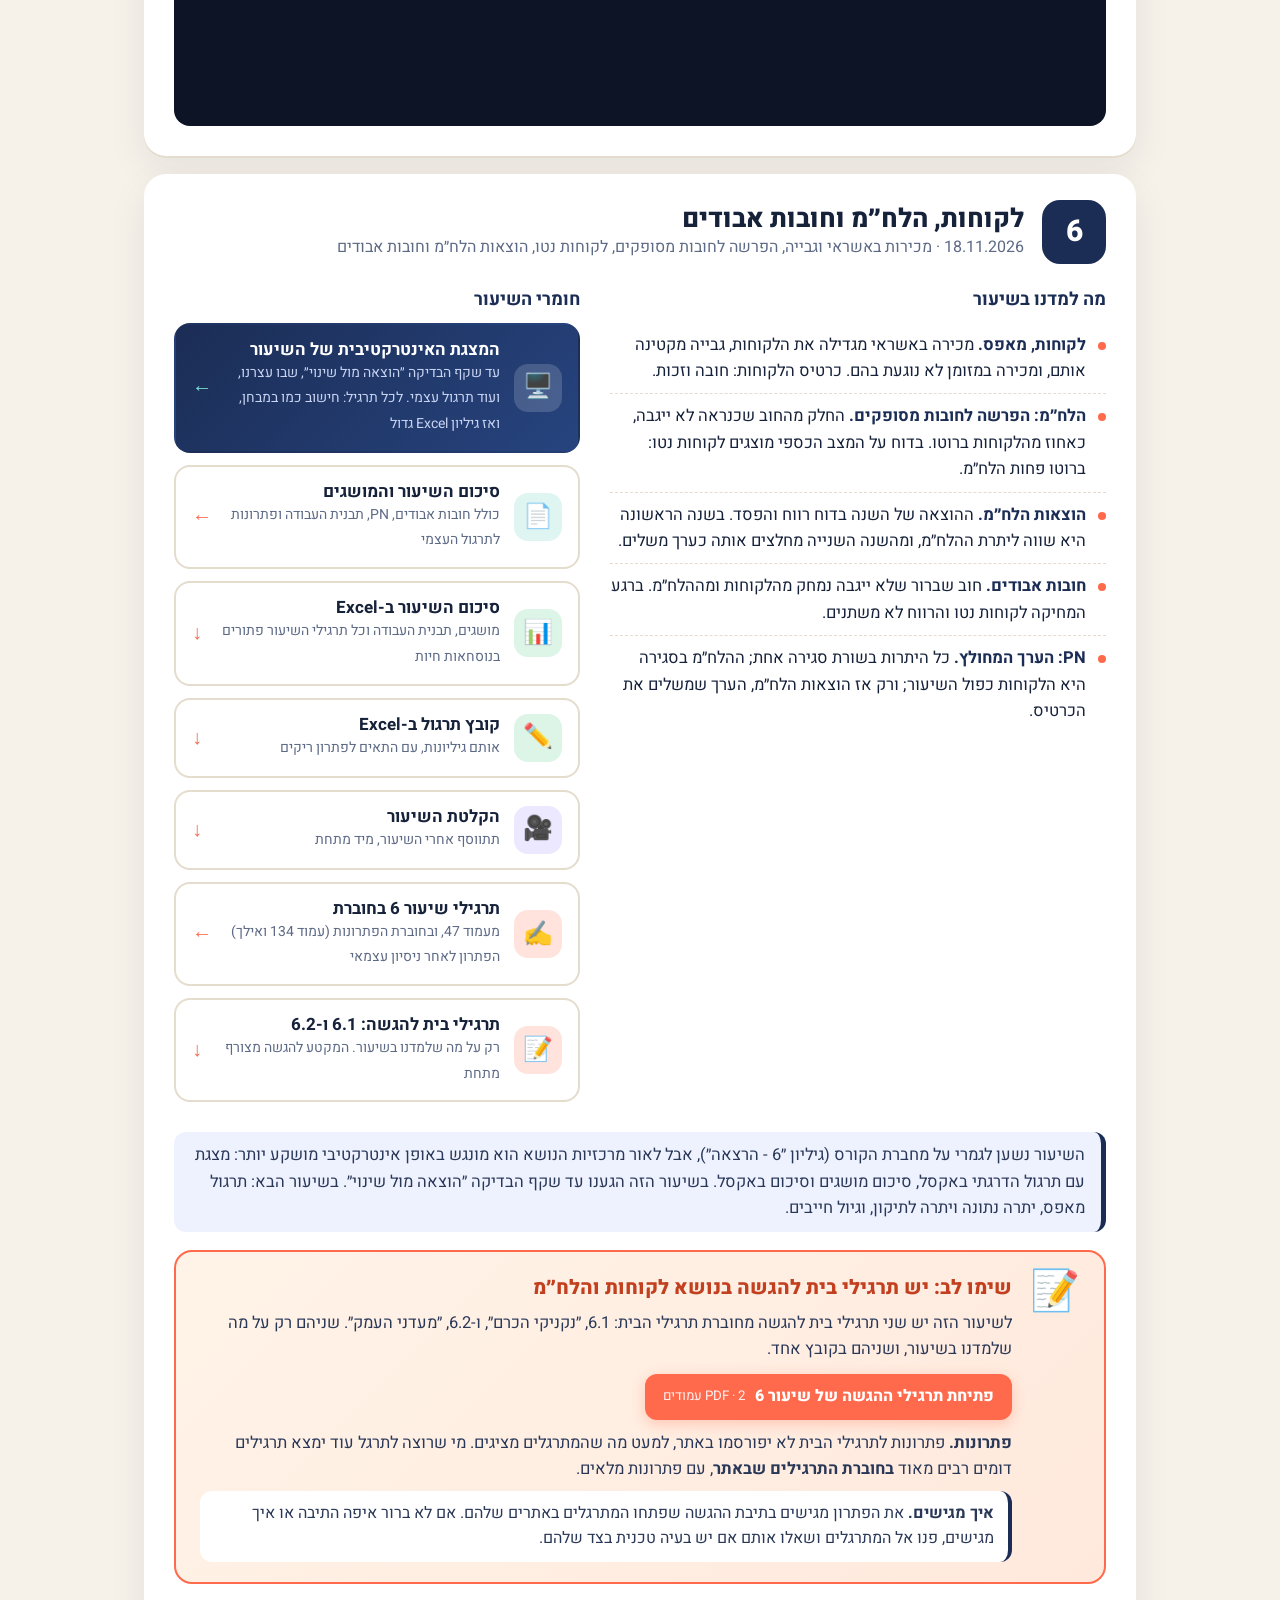
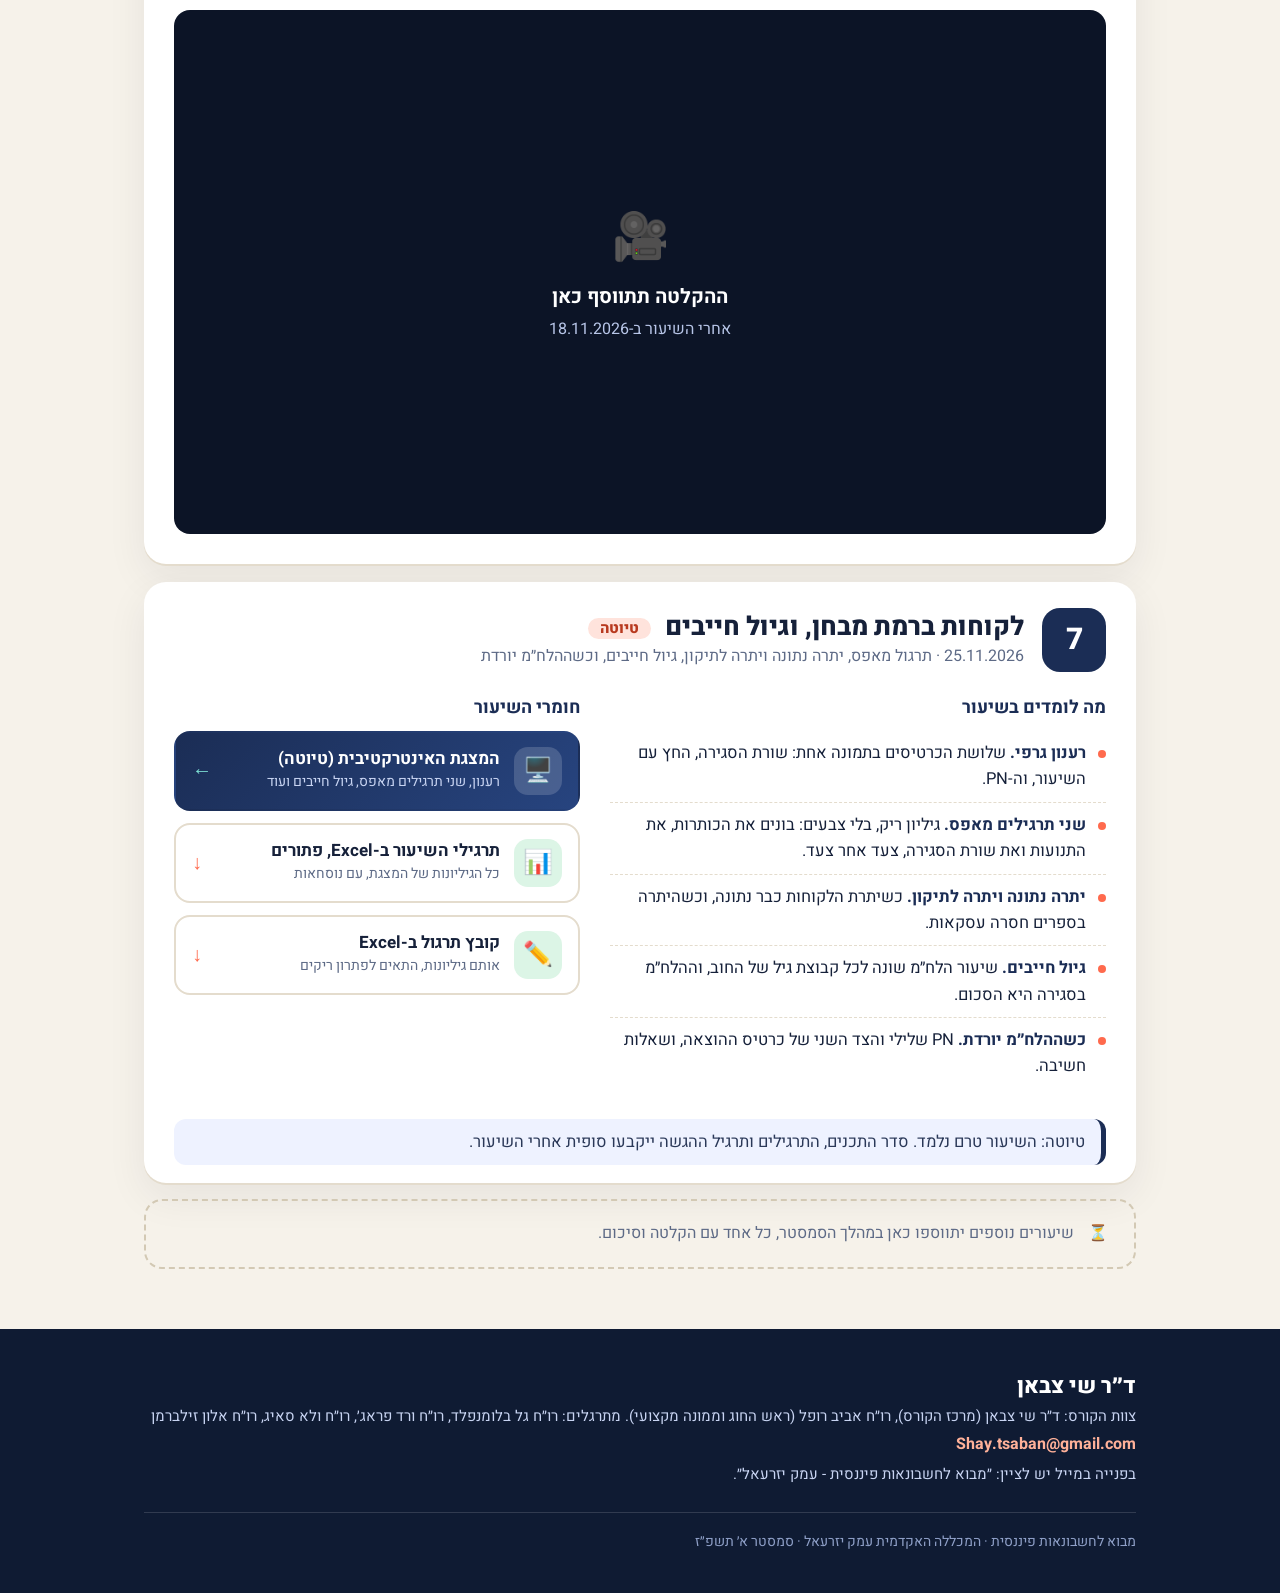
==== commit 777e742e: "Lesson 6 cut where class stopped (slide 34) with the new sheet look; homework 6.1-6.2 on taught cont" ====
--- a/index.html
+++ b/index.html
@@ -77,6 +77,7 @@
 .lk.d{background:linear-gradient(135deg,#1b2d55,#27447f);color:#fff;border-color:transparent}
 .lk.d .e{background:rgba(255,255,255,.16)}.lk.d .d{color:#c8d4f2}.lk.d .ar{color:#7fe3d6}
 .lk.x .e{background:#dcf5e6}
+.draft7{display:inline-block;background:#ffe3dc;color:#b8391f;border-radius:99px;padding:1px 12px;font-size:15px;vertical-align:middle;margin-right:8px}
 .basis{margin:0 30px 18px;background:#eef2ff;border-right:5px solid #1b2d55;border-radius:12px;padding:10px 16px;font-size:16.5px;color:var(--ink2)}
 @media (max-width:760px){.basis{margin:0 22px 18px}}
 /* homework submission box inside a lecture card */
@@ -516,13 +517,13 @@
       </div>
       <div class="lec-body">
         <div>
-          <h4>מה לומדים בשיעור</h4>
+          <h4>מה למדנו בשיעור</h4>
           <ul class="learn">
             <li><b>לקוחות, מאפס.</b> מכירה באשראי מגדילה את הלקוחות, גבייה מקטינה אותם, ומכירה במזומן לא נוגעת בהם. כרטיס הלקוחות: חובה וזכות.</li>
             <li><b>הלח״מ: הפרשה לחובות מסופקים.</b> החלק מהחוב שכנראה לא ייגבה, כאחוז מהלקוחות ברוטו. בדוח על המצב הכספי מוצגים לקוחות נטו: ברוטו פחות הלח״מ.</li>
             <li><b>הוצאות הלח״מ.</b> ההוצאה של השנה בדוח רווח והפסד. בשנה הראשונה היא שווה ליתרת ההלח״מ, ומהשנה השנייה מחלצים אותה כערך משלים.</li>
             <li><b>חובות אבודים.</b> חוב שברור שלא ייגבה נמחק מהלקוחות ומההלח״מ. ברגע המחיקה לקוחות נטו והרווח לא משתנים.</li>
-            <li><b>וריאציות.</b> יתרת לקוחות נתונה בלי נתוני מכירות, ויתרה מהספרים שדורשת תיקון.</li>
+            <li><b>PN: הערך המחולץ.</b> כל היתרות בשורת סגירה אחת; ההלח״מ בסגירה היא הלקוחות כפול השיעור; ורק אז הוצאות הלח״מ, הערך שמשלים את הכרטיס.</li>
           </ul>
         </div>
         <div>
@@ -530,12 +531,12 @@
           <div class="links">
             <a class="lk d" href="lectures/lecture-6/presentation.html" target="_blank" rel="noopener">
               <div class="e">🖥️</div>
-              <div><b>המצגת האינטרקטיבית של השיעור</b><span class="d">46 שקפים, 13 גיליונות Excel חיים, נתונים שעפים לכרטיסים, ותרגול הדרגתי</span></div>
+              <div><b>המצגת האינטרקטיבית של השיעור</b><span class="d">עד שקף הבדיקה ״הוצאה מול שינוי״, שבו עצרנו, ועוד תרגול עצמי. לכל תרגיל: חישוב כמו במבחן, ואז גיליון Excel גדול</span></div>
               <span class="ar">←</span>
             </a>
             <a class="lk s" href="lectures/lecture-6/notes.html" target="_blank" rel="noopener">
               <div class="e">📄</div>
-              <div><b>סיכום השיעור והמושגים</b><span class="d">כולל חובות אבודים, תבנית העבודה ופתרונות לתרגול העצמי</span></div>
+              <div><b>סיכום השיעור והמושגים</b><span class="d">כולל חובות אבודים, PN, תבנית העבודה ופתרונות לתרגול העצמי</span></div>
               <span class="ar">←</span>
             </a>
             <a class="lk x" href="materials/lesson-6-summary.xlsx">
@@ -560,19 +561,19 @@
             </a>
             <a class="lk p" href="#homework-6">
               <div class="e">📝</div>
-              <div><b>תרגילי בית להגשה: 6.1, 6.2 ו-6.3</b><span class="d">6.3 הוא תרגיל חדש. המקטע להגשה מצורף מתחת</span></div>
+              <div><b>תרגילי בית להגשה: 6.1 ו-6.2</b><span class="d">רק על מה שלמדנו בשיעור. המקטע להגשה מצורף מתחת</span></div>
               <span class="ar">↓</span>
             </a>
           </div>
         </div>
       </div>
-      <div class="basis">השיעור נשען לגמרי על מחברת הקורס (גיליון ״6 - הרצאה״), אבל לאור מרכזיות הנושא הוא מונגש באופן אינטרקטיבי מושקע יותר: מצגת עם תרגול הדרגתי באקסל, סיכום מושגים וסיכום באקסל. בשיעור הבא נמשיך לתרגל לקוחות ברמת מבחן.</div>
+      <div class="basis">השיעור נשען לגמרי על מחברת הקורס (גיליון ״6 - הרצאה״), אבל לאור מרכזיות הנושא הוא מונגש באופן אינטרקטיבי מושקע יותר: מצגת עם תרגול הדרגתי באקסל, סיכום מושגים וסיכום באקסל. בשיעור הזה הגענו עד שקף הבדיקה ״הוצאה מול שינוי״. בשיעור הבא: תרגול מאפס, יתרה נתונה ויתרה לתיקון, וגיול חייבים.</div>
       <div class="hwsub" id="homework-6">
         <div class="ic">📝</div>
         <div>
           <h4>שימו לב: יש תרגילי בית להגשה בנושא לקוחות והלח״מ</h4>
-          <p>לשיעור הזה יש שלושה תרגילי בית להגשה: תרגילים 6.1 ו-6.2 מחוברת תרגילי הבית, ותרגיל חדש, 6.3, חברת ״מעדני העמק״. שלושתם בקובץ אחד.</p>
-          <a class="go" href="materials/homework-lesson-6.pdf" target="_blank" rel="noopener">פתיחת תרגילי ההגשה של שיעור 6 <small>PDF · 3 עמודים</small></a>
+          <p>לשיעור הזה יש שני תרגילי בית להגשה מחוברת תרגילי הבית: 6.1, ״נקניקי הכרם״, ו-6.2, ״מעדני העמק״. שניהם רק על מה שלמדנו בשיעור, ושניהם בקובץ אחד.</p>
+          <a class="go" href="materials/homework-lesson-6.pdf" target="_blank" rel="noopener">פתיחת תרגילי ההגשה של שיעור 6 <small>PDF · 2 עמודים</small></a>
           <p><b>פתרונות.</b> פתרונות לתרגילי הבית לא יפורסמו באתר, למעט מה שהמתרגלים מציגים. מי שרוצה לתרגל עוד ימצא תרגילים דומים רבים מאוד <a href="materials/exercise-booklet.pdf#page=47" target="_blank" rel="noopener"><b>בחוברת התרגילים שבאתר</b></a>, עם פתרונות מלאים.</p>
           <div class="how"><b>איך מגישים.</b> את הפתרון מגישים בתיבת ההגשה שפתחו המתרגלים באתרים שלהם. אם לא ברור איפה התיבה או איך מגישים, פנו אל המתרגלים ושאלו אותם אם יש בעיה טכנית בצד שלהם.</div>
         </div>
@@ -583,6 +584,49 @@
         </div>
       </div>
     </article>
+    <article class="lec" id="lecture-7">
+      <div class="lec-head">
+        <div class="lec-n">7</div>
+        <div>
+          <h3>לקוחות ברמת מבחן, וגיול חייבים <span class="draft7">טיוטה</span></h3>
+          <div class="sub">25.11.2026 · תרגול מאפס, יתרה נתונה ויתרה לתיקון, גיול חייבים, וכשההלח״מ יורדת</div>
+        </div>
+      </div>
+      <div class="lec-body">
+        <div>
+          <h4>מה לומדים בשיעור</h4>
+          <ul class="learn">
+            <li><b>רענון גרפי.</b> שלושת הכרטיסים בתמונה אחת: שורת הסגירה, החץ עם השיעור, וה-PN.</li>
+            <li><b>שני תרגילים מאפס.</b> גיליון ריק, בלי צבעים: בונים את הכותרות, את התנועות ואת שורת הסגירה, צעד אחר צעד.</li>
+            <li><b>יתרה נתונה ויתרה לתיקון.</b> כשיתרת הלקוחות כבר נתונה, וכשהיתרה בספרים חסרה עסקאות.</li>
+            <li><b>גיול חייבים.</b> שיעור הלח״מ שונה לכל קבוצת גיל של החוב, וההלח״מ בסגירה היא הסכום.</li>
+            <li><b>כשההלח״מ יורדת.</b> PN שלילי והצד השני של כרטיס ההוצאה, ושאלות חשיבה.</li>
+          </ul>
+        </div>
+        <div>
+          <h4>חומרי השיעור</h4>
+          <div class="links">
+            <a class="lk d" href="lectures/lecture-7/presentation.html" target="_blank" rel="noopener">
+              <div class="e">🖥️</div>
+              <div><b>המצגת האינטרקטיבית (טיוטה)</b><span class="d">רענון, שני תרגילים מאפס, גיול חייבים ועוד</span></div>
+              <span class="ar">←</span>
+            </a>
+            <a class="lk x" href="materials/lesson-7-summary.xlsx">
+              <div class="e">📊</div>
+              <div><b>תרגילי השיעור ב-Excel, פתורים</b><span class="d">כל הגיליונות של המצגת, עם נוסחאות</span></div>
+              <span class="ar">↓</span>
+            </a>
+            <a class="lk x" href="materials/lesson-7-practice.xlsx">
+              <div class="e">✏️</div>
+              <div><b>קובץ תרגול ב-Excel</b><span class="d">אותם גיליונות, התאים לפתרון ריקים</span></div>
+              <span class="ar">↓</span>
+            </a>
+          </div>
+        </div>
+      </div>
+      <div class="basis">טיוטה: השיעור טרם נלמד. סדר התכנים, התרגילים ותרגיל ההגשה ייקבעו סופית אחרי השיעור.</div>
+    </article>
+
 
     <div class="soon">⏳ <span>שיעורים נוספים יתווספו כאן במהלך הסמסטר, כל אחד עם הקלטה וסיכום.</span></div>
   </section>
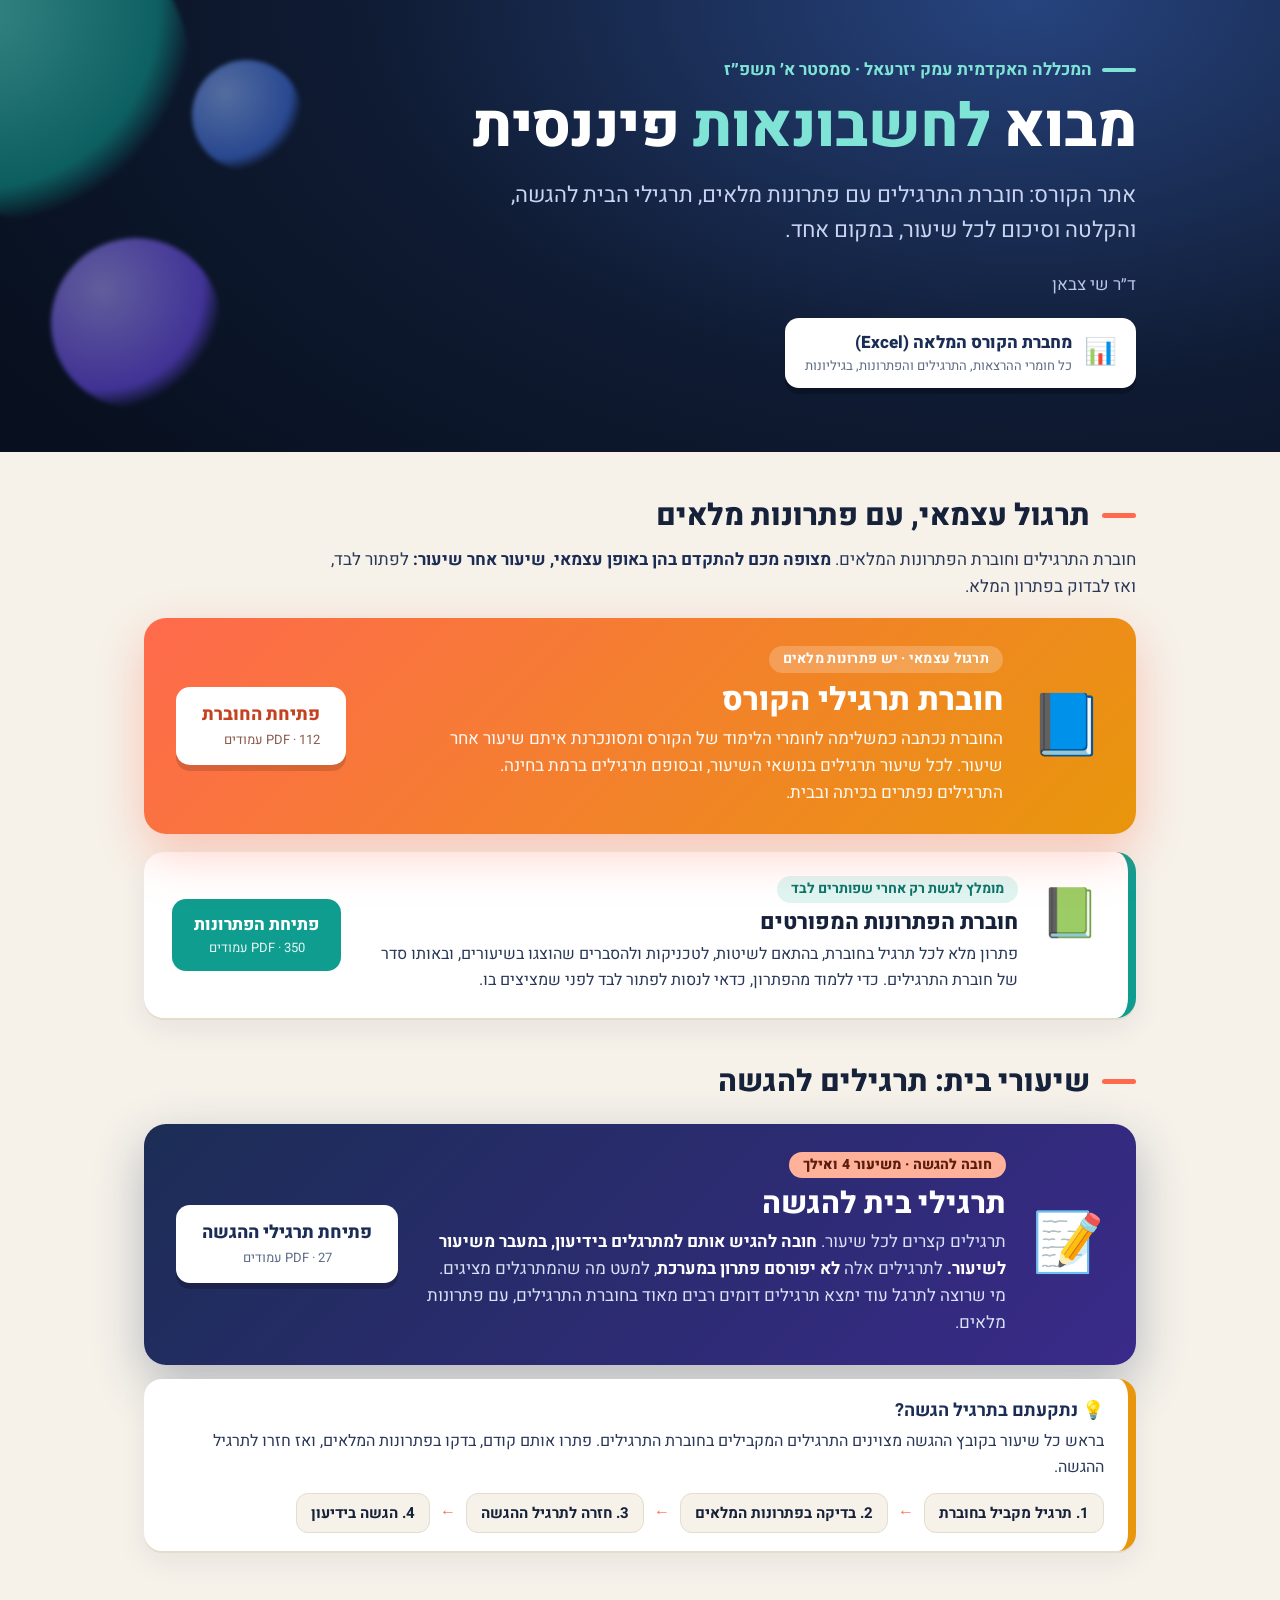
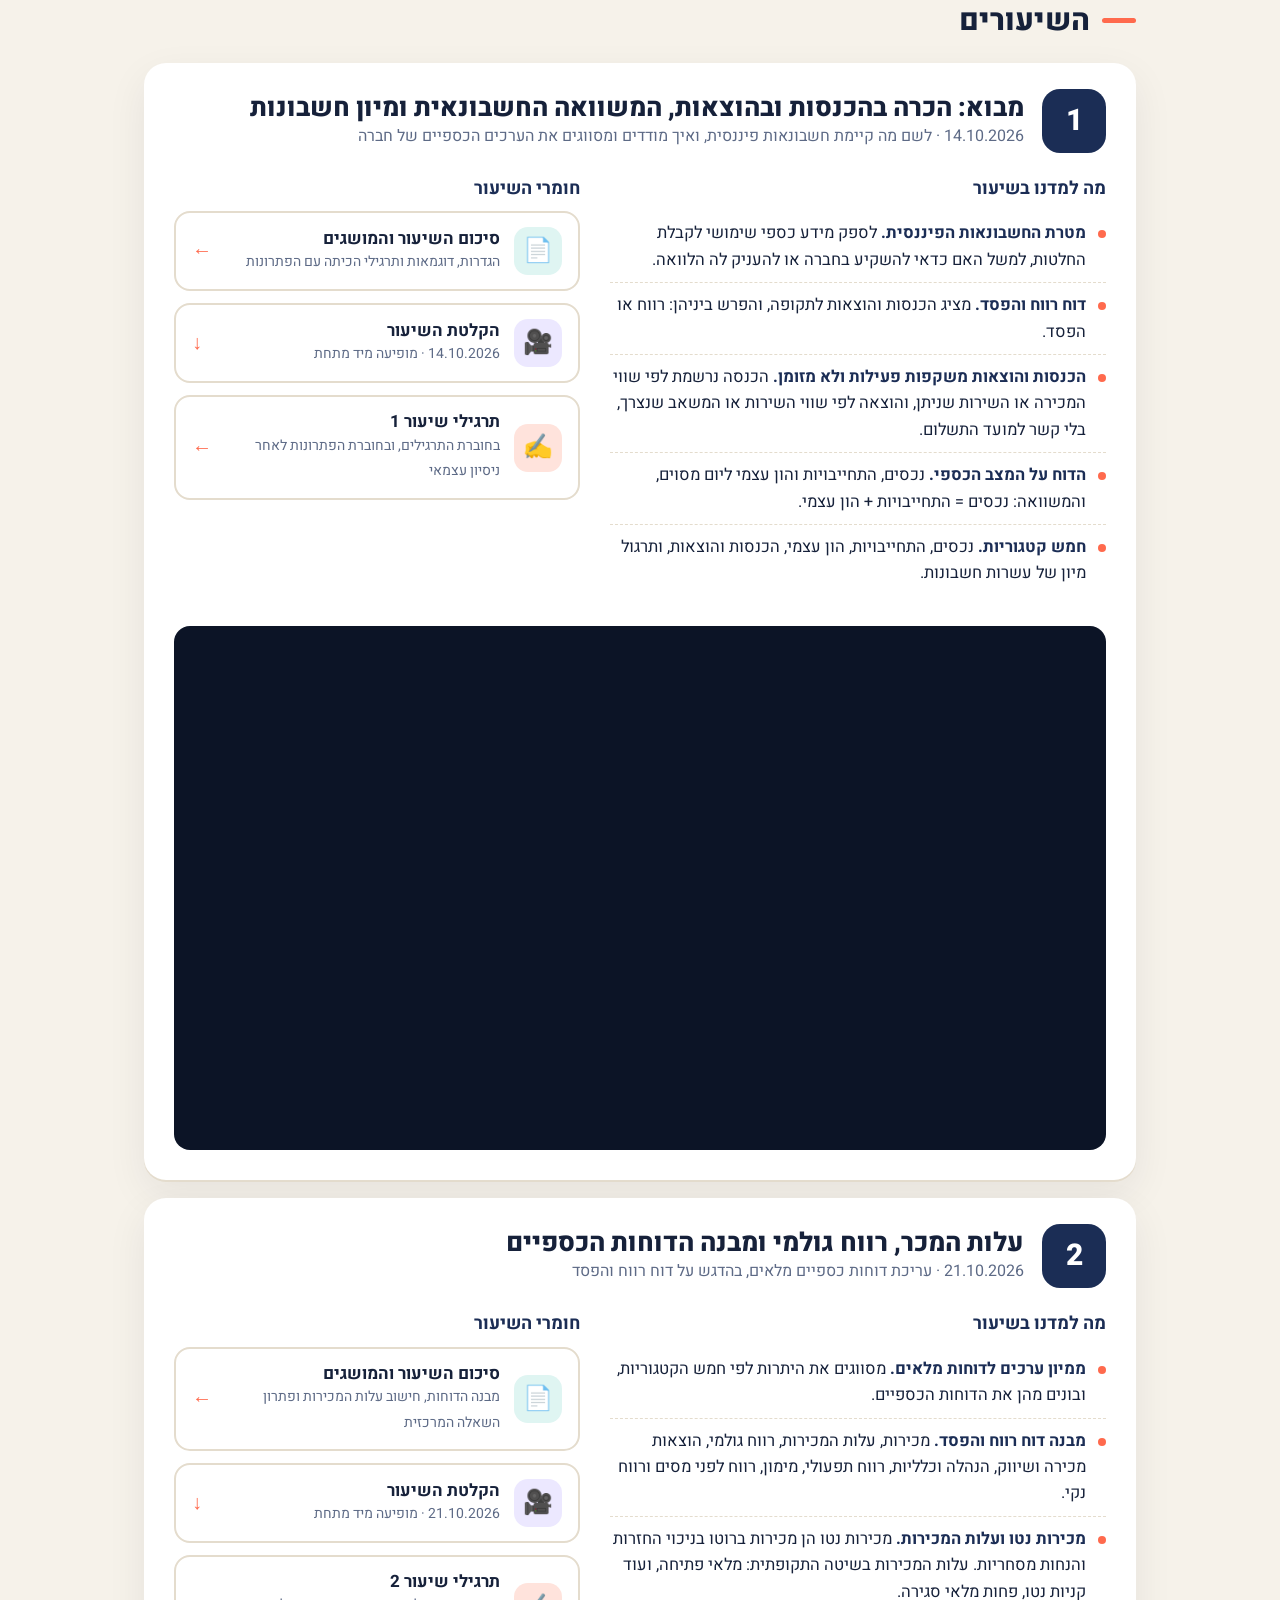
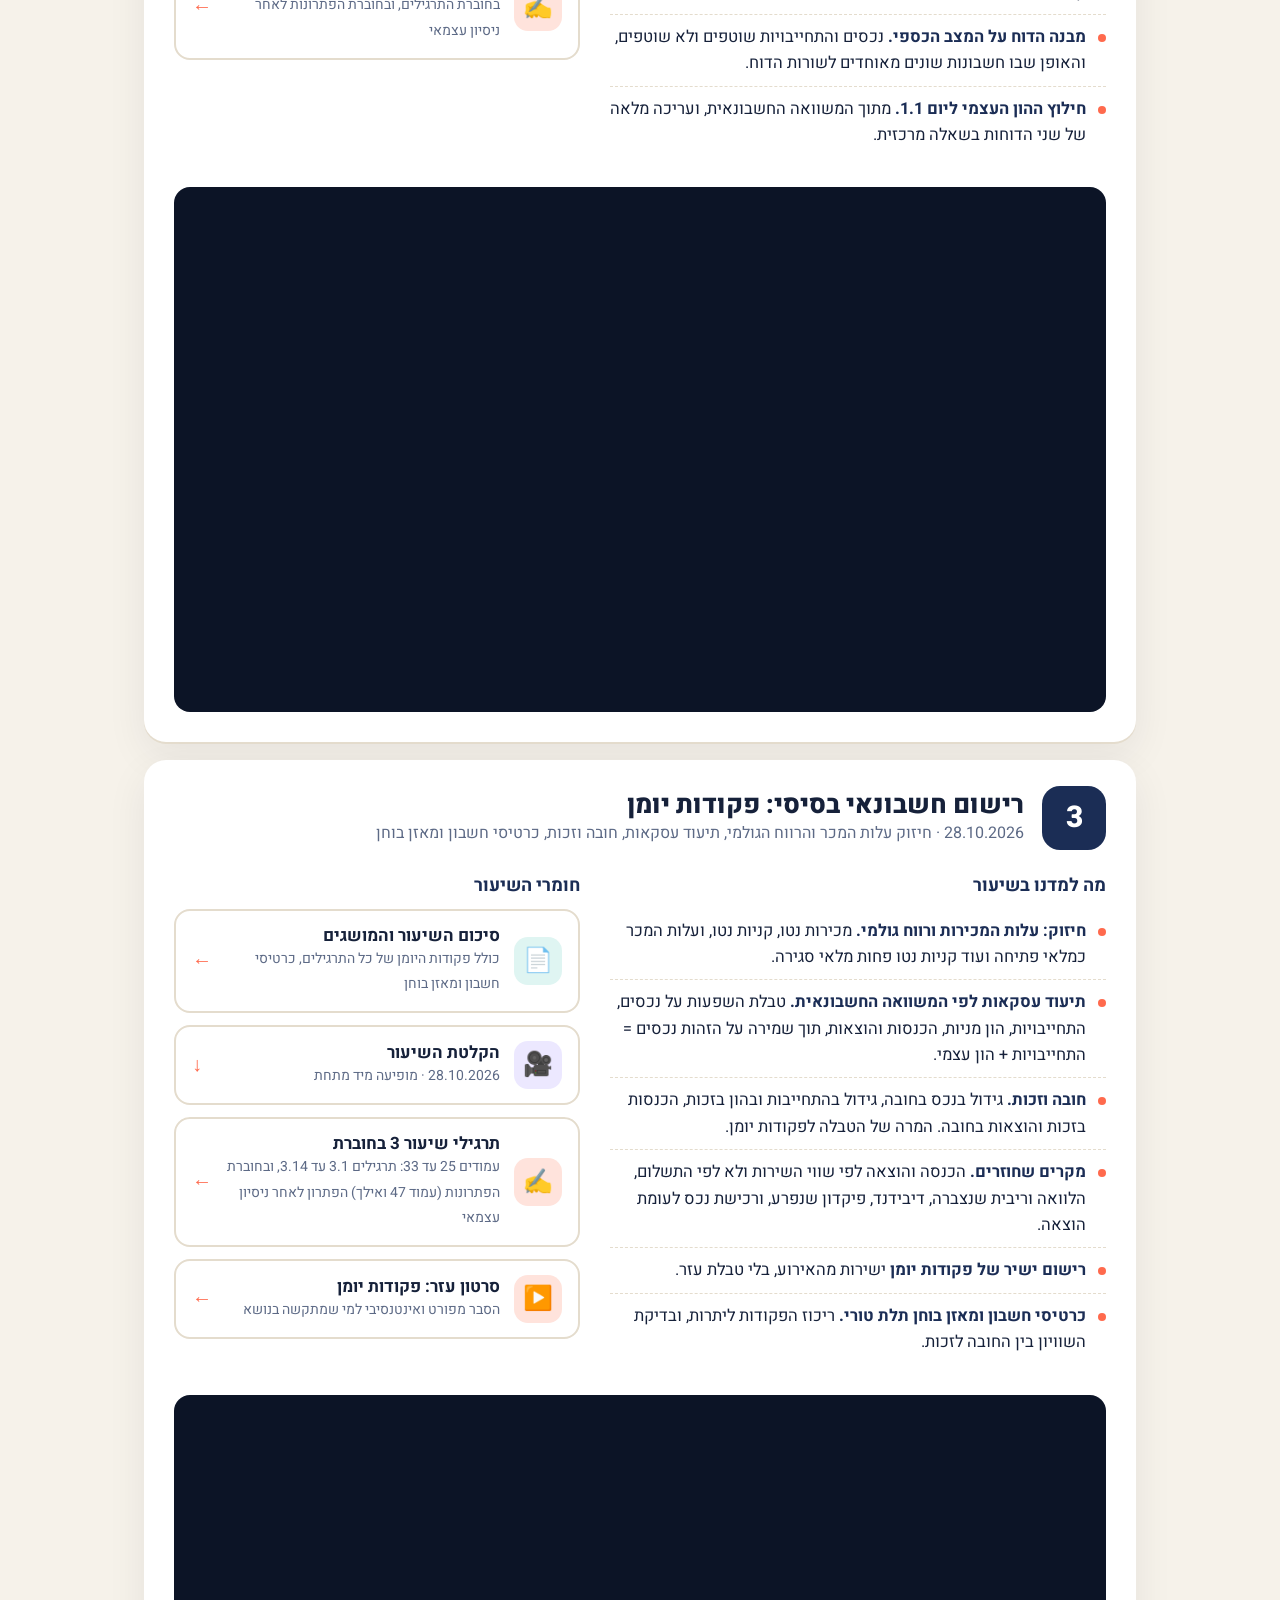
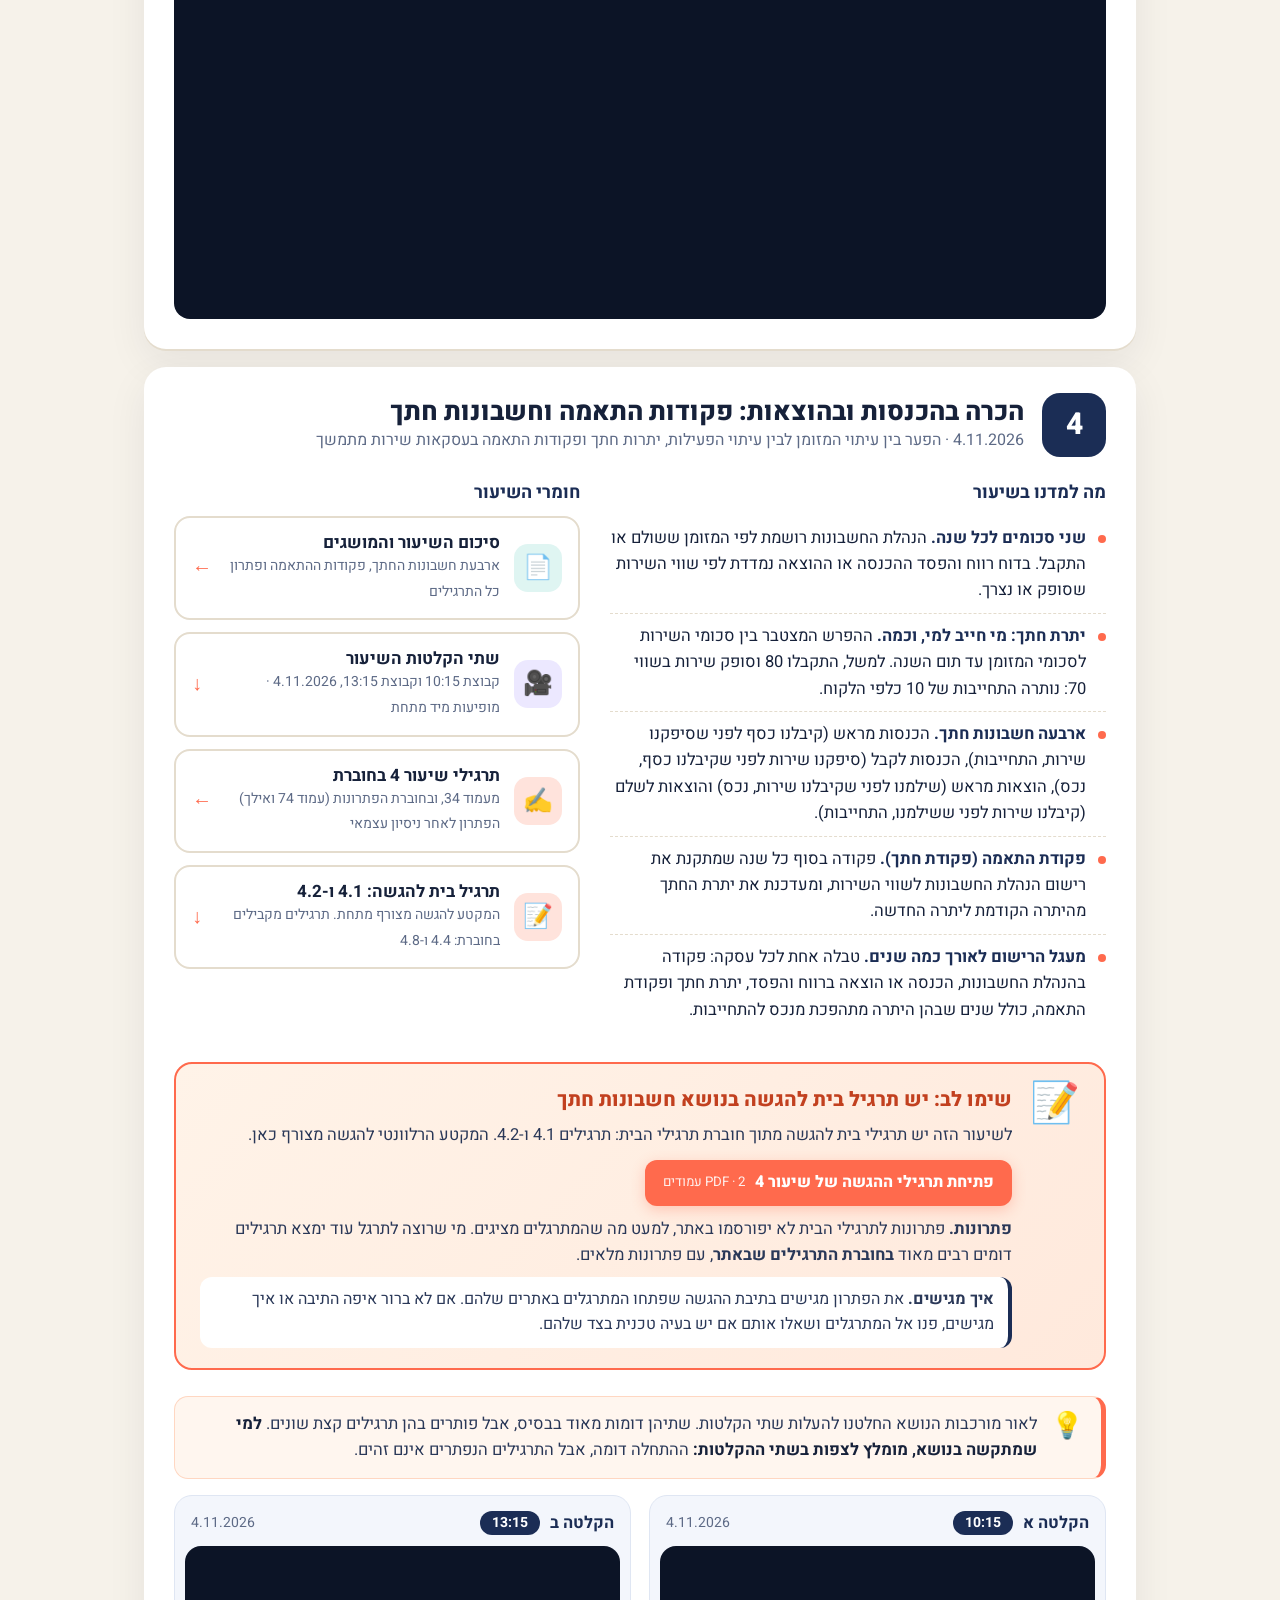
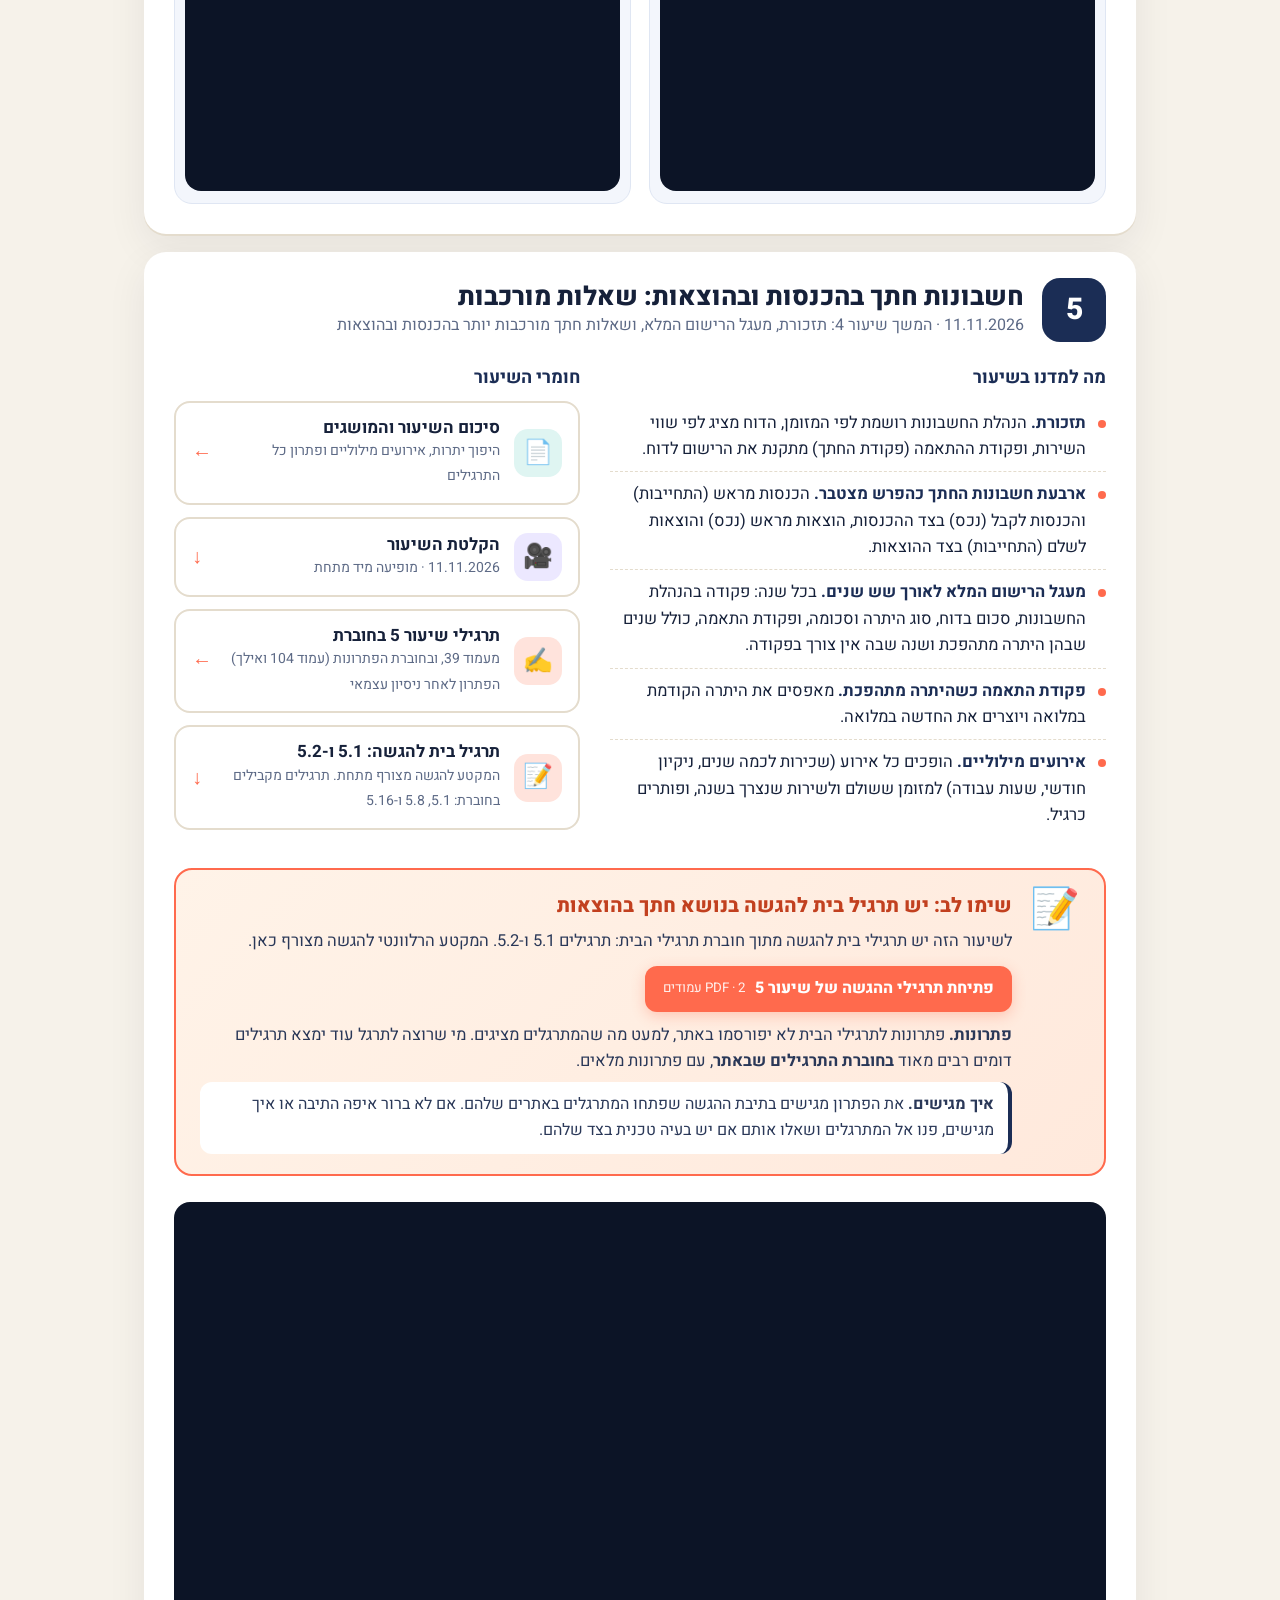
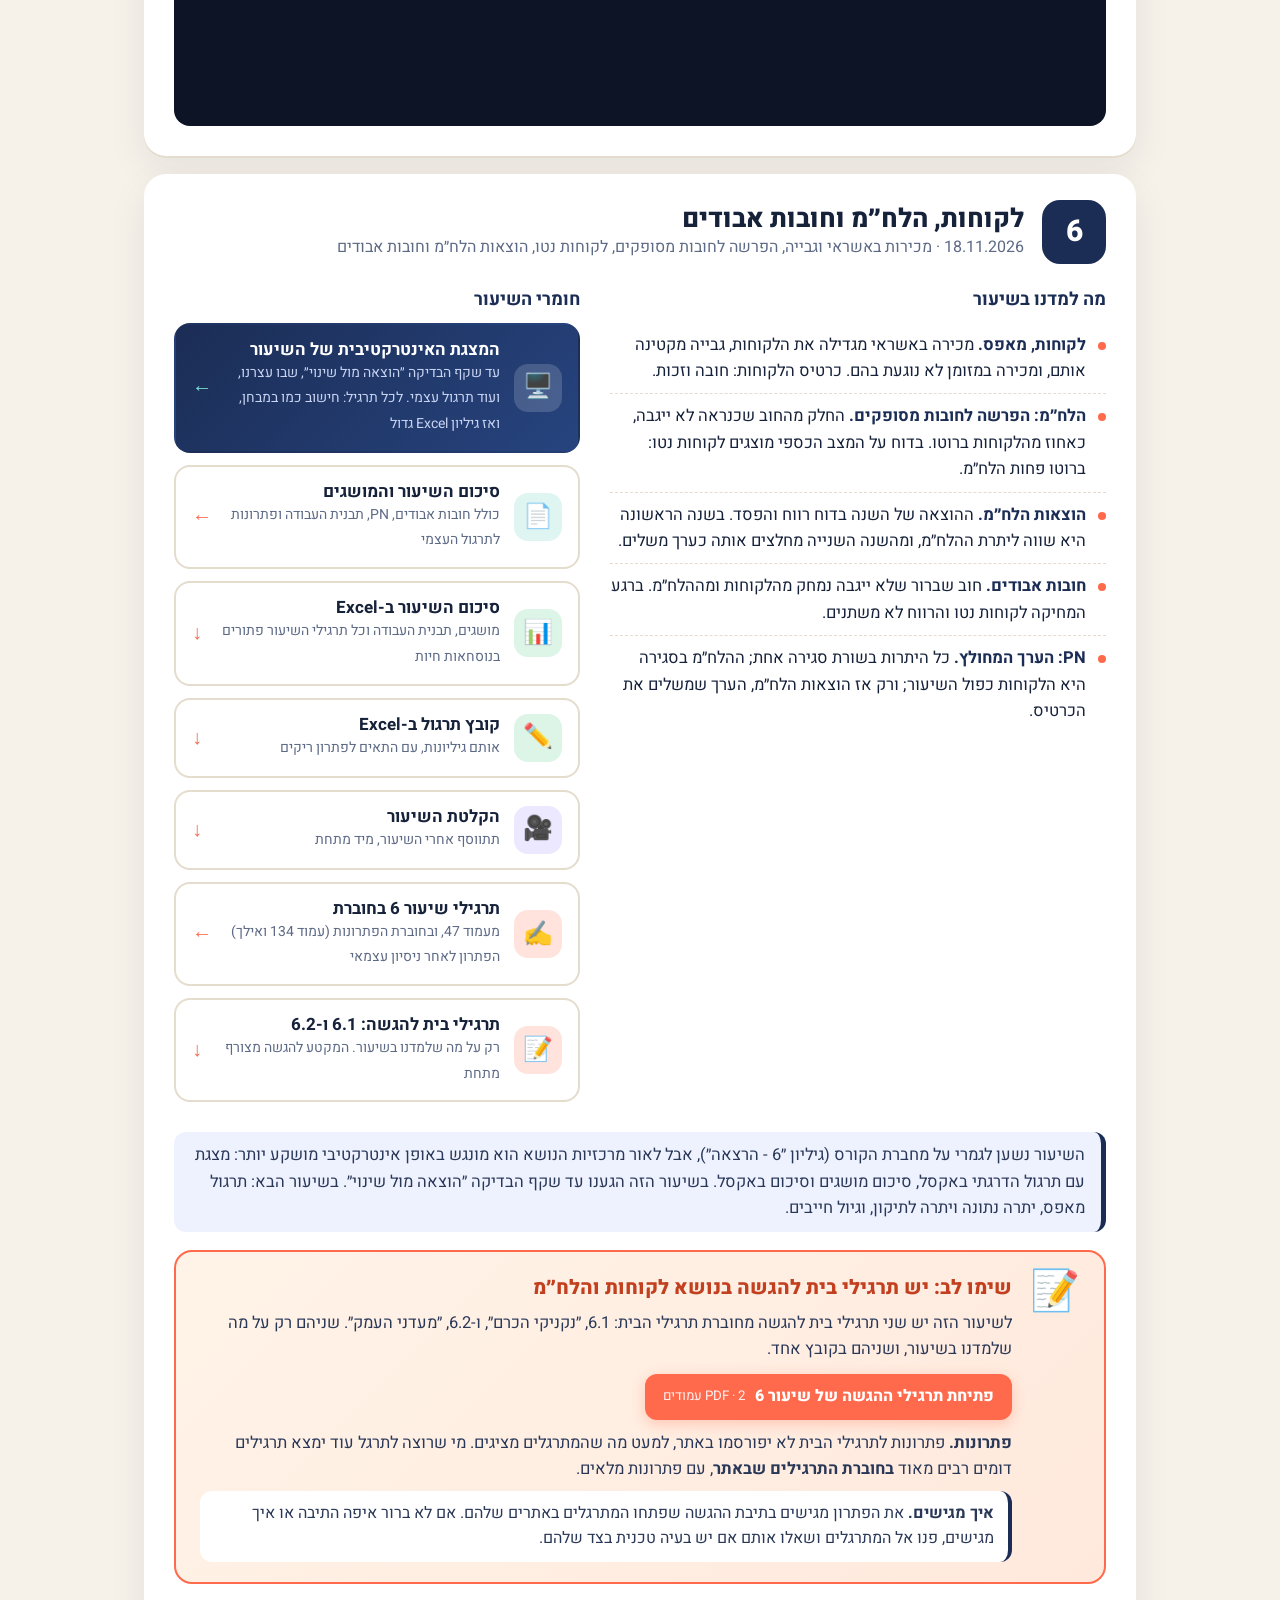
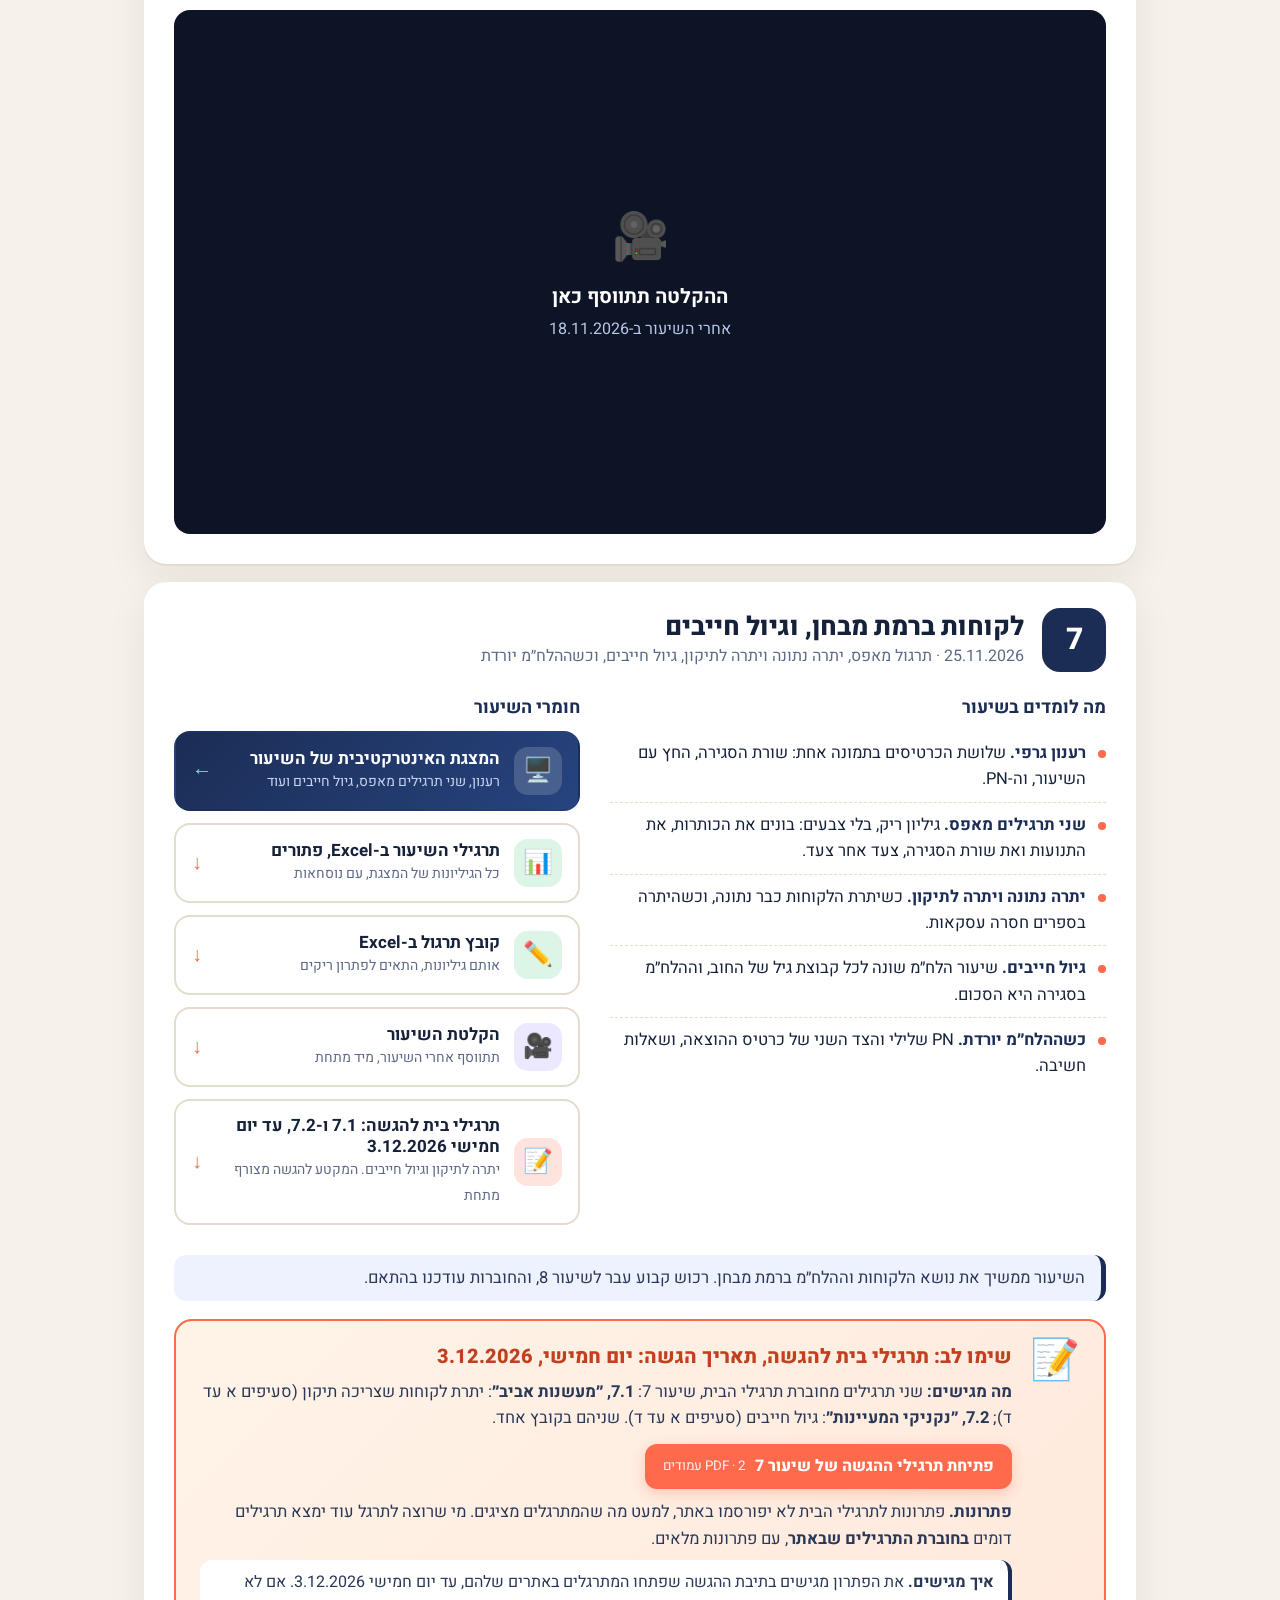
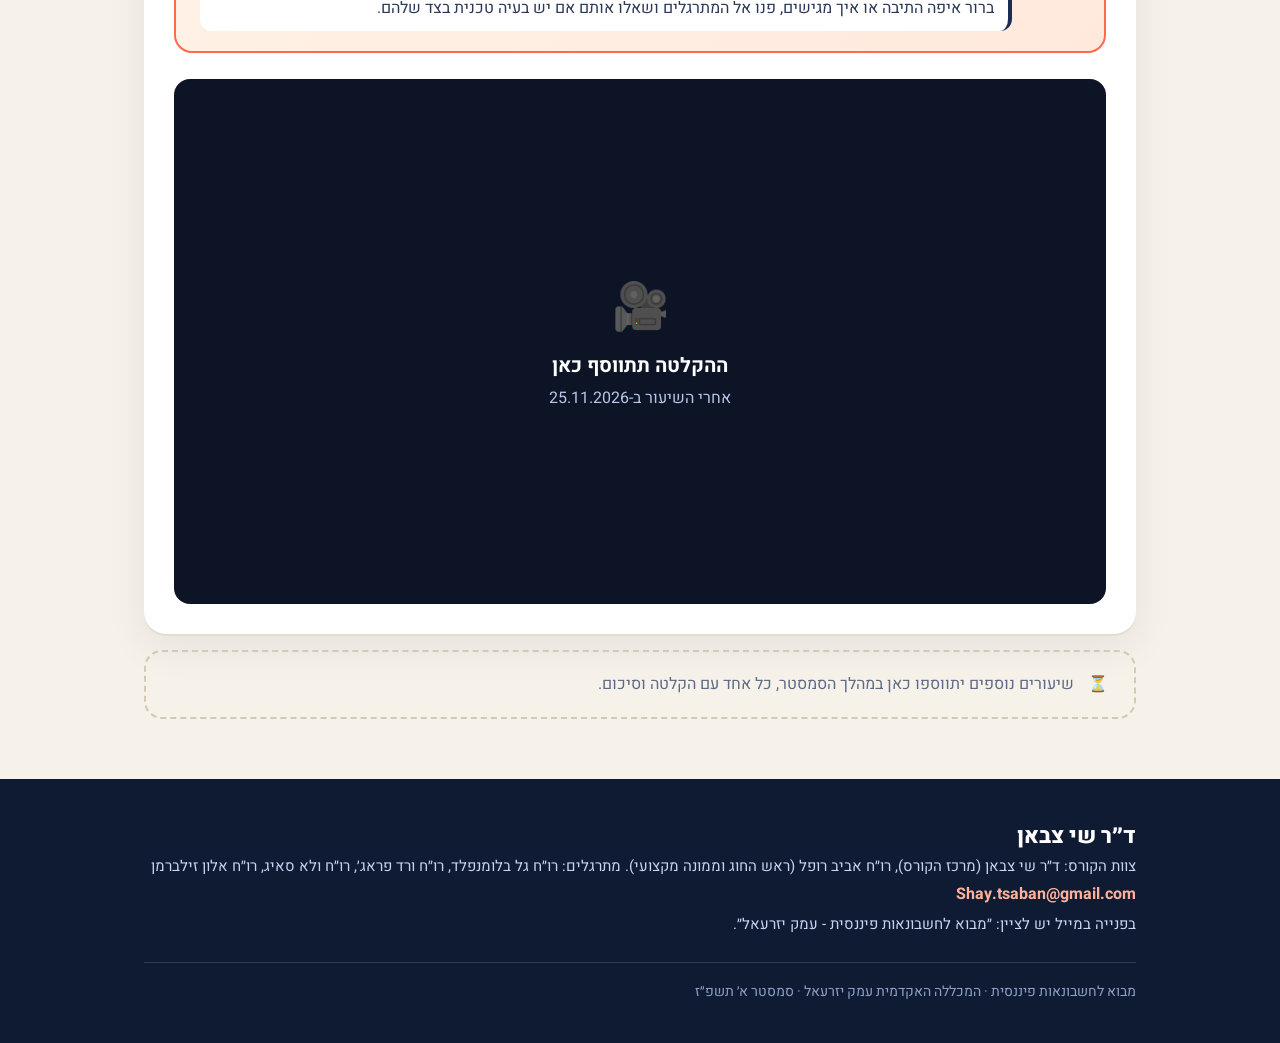
==== commit bb3b0d7b: "Homework book: lesson 7 is customers continued (7.1 מעשנות אביב, 7.2 נקניקי המעיינות, aging); fixed " ====
--- a/index.html
+++ b/index.html
@@ -209,7 +209,7 @@
       <h3>תרגילי בית להגשה</h3>
       <p>תרגילים קצרים לכל שיעור. <b>חובה להגיש אותם למתרגלים בידיעון, במעבר משיעור לשיעור.</b> לתרגילים אלה <b>לא יפורסם פתרון במערכת</b>, למעט מה שהמתרגלים מציגים. מי שרוצה לתרגל עוד ימצא תרגילים דומים רבים מאוד בחוברת התרגילים, עם פתרונות מלאים.</p>
     </div>
-    <span class="btn">פתיחת תרגילי ההגשה<small>PDF · 25 עמודים</small></span>
+    <span class="btn">פתיחת תרגילי ההגשה<small>PDF · 27 עמודים</small></span>
   </a>
   <div class="stuck">
     <b class="t">💡 נתקעתם בתרגיל הגשה?</b>
@@ -588,7 +588,7 @@
       <div class="lec-head">
         <div class="lec-n">7</div>
         <div>
-          <h3>לקוחות ברמת מבחן, וגיול חייבים <span class="draft7">טיוטה</span></h3>
+          <h3>לקוחות ברמת מבחן, וגיול חייבים</h3>
           <div class="sub">25.11.2026 · תרגול מאפס, יתרה נתונה ויתרה לתיקון, גיול חייבים, וכשההלח״מ יורדת</div>
         </div>
       </div>
@@ -608,7 +608,7 @@
           <div class="links">
             <a class="lk d" href="lectures/lecture-7/presentation.html" target="_blank" rel="noopener">
               <div class="e">🖥️</div>
-              <div><b>המצגת האינטרקטיבית (טיוטה)</b><span class="d">רענון, שני תרגילים מאפס, גיול חייבים ועוד</span></div>
+              <div><b>המצגת האינטרקטיבית של השיעור</b><span class="d">רענון, שני תרגילים מאפס, גיול חייבים ועוד</span></div>
               <span class="ar">←</span>
             </a>
             <a class="lk x" href="materials/lesson-7-summary.xlsx">
@@ -621,10 +621,35 @@
               <div><b>קובץ תרגול ב-Excel</b><span class="d">אותם גיליונות, התאים לפתרון ריקים</span></div>
               <span class="ar">↓</span>
             </a>
+            <a class="lk r" href="#recording-7">
+              <div class="e">🎥</div>
+              <div><b>הקלטת השיעור</b><span class="d">תתווסף אחרי השיעור, מיד מתחת</span></div>
+              <span class="ar">↓</span>
+            </a>
+            <a class="lk p" href="#homework-7">
+              <div class="e">📝</div>
+              <div><b>תרגילי בית להגשה: 7.1 ו-7.2, עד יום חמישי 3.12.2026</b><span class="d">יתרה לתיקון וגיול חייבים. המקטע להגשה מצורף מתחת</span></div>
+              <span class="ar">↓</span>
+            </a>
           </div>
         </div>
       </div>
-      <div class="basis">טיוטה: השיעור טרם נלמד. סדר התכנים, התרגילים ותרגיל ההגשה ייקבעו סופית אחרי השיעור.</div>
+      <div class="basis">השיעור ממשיך את נושא הלקוחות וההלח״מ ברמת מבחן. רכוש קבוע עבר לשיעור 8, והחוברות עודכנו בהתאם.</div>
+      <div class="hwsub" id="homework-7">
+        <div class="ic">📝</div>
+        <div>
+          <h4>שימו לב: תרגילי בית להגשה, תאריך הגשה: יום חמישי, 3.12.2026</h4>
+          <p><b>מה מגישים:</b> שני תרגילים מחוברת תרגילי הבית, שיעור 7: <b>7.1, ״מעשנות אביב״</b>: יתרת לקוחות שצריכה תיקון (סעיפים א עד ד); <b>7.2, ״נקניקי המעיינות״</b>: גיול חייבים (סעיפים א עד ד). שניהם בקובץ אחד.</p>
+          <a class="go" href="materials/homework-lesson-7.pdf" target="_blank" rel="noopener">פתיחת תרגילי ההגשה של שיעור 7 <small>PDF · 2 עמודים</small></a>
+          <p><b>פתרונות.</b> פתרונות לתרגילי הבית לא יפורסמו באתר, למעט מה שהמתרגלים מציגים. מי שרוצה לתרגל עוד ימצא תרגילים דומים <a href="materials/exercise-booklet.pdf" target="_blank" rel="noopener"><b>בחוברת התרגילים שבאתר</b></a>, עם פתרונות מלאים.</p>
+          <div class="how"><b>איך מגישים.</b> את הפתרון מגישים בתיבת ההגשה שפתחו המתרגלים באתרים שלהם, עד יום חמישי 3.12.2026. אם לא ברור איפה התיבה או איך מגישים, פנו אל המתרגלים ושאלו אותם אם יש בעיה טכנית בצד שלהם.</div>
+        </div>
+      </div>
+      <div class="rec" id="recording-7">
+        <div class="recbox" id="recbox7">
+          <div class="recph"><div><div class="big">🎥</div><b>ההקלטה תתווסף כאן</b>אחרי השיעור ב-25.11.2026</div></div>
+        </div>
+      </div>
     </article>
 
 
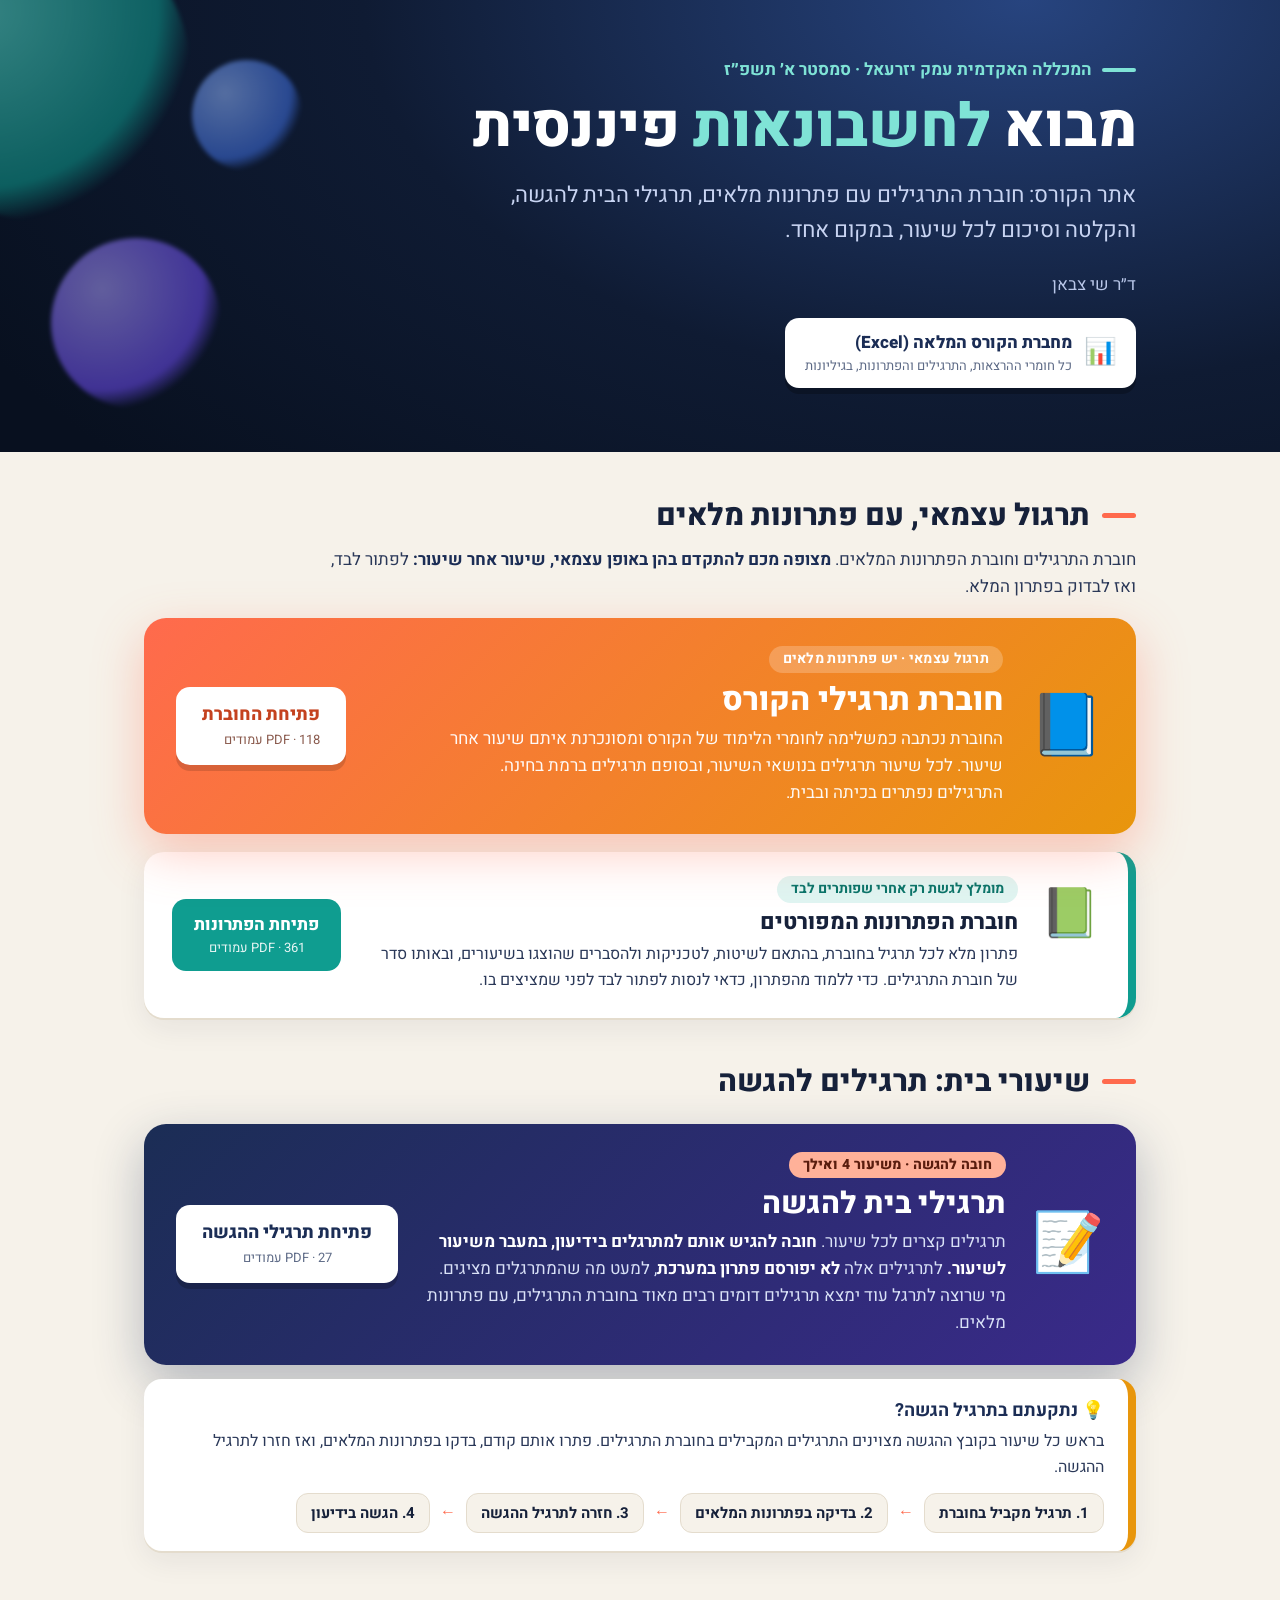
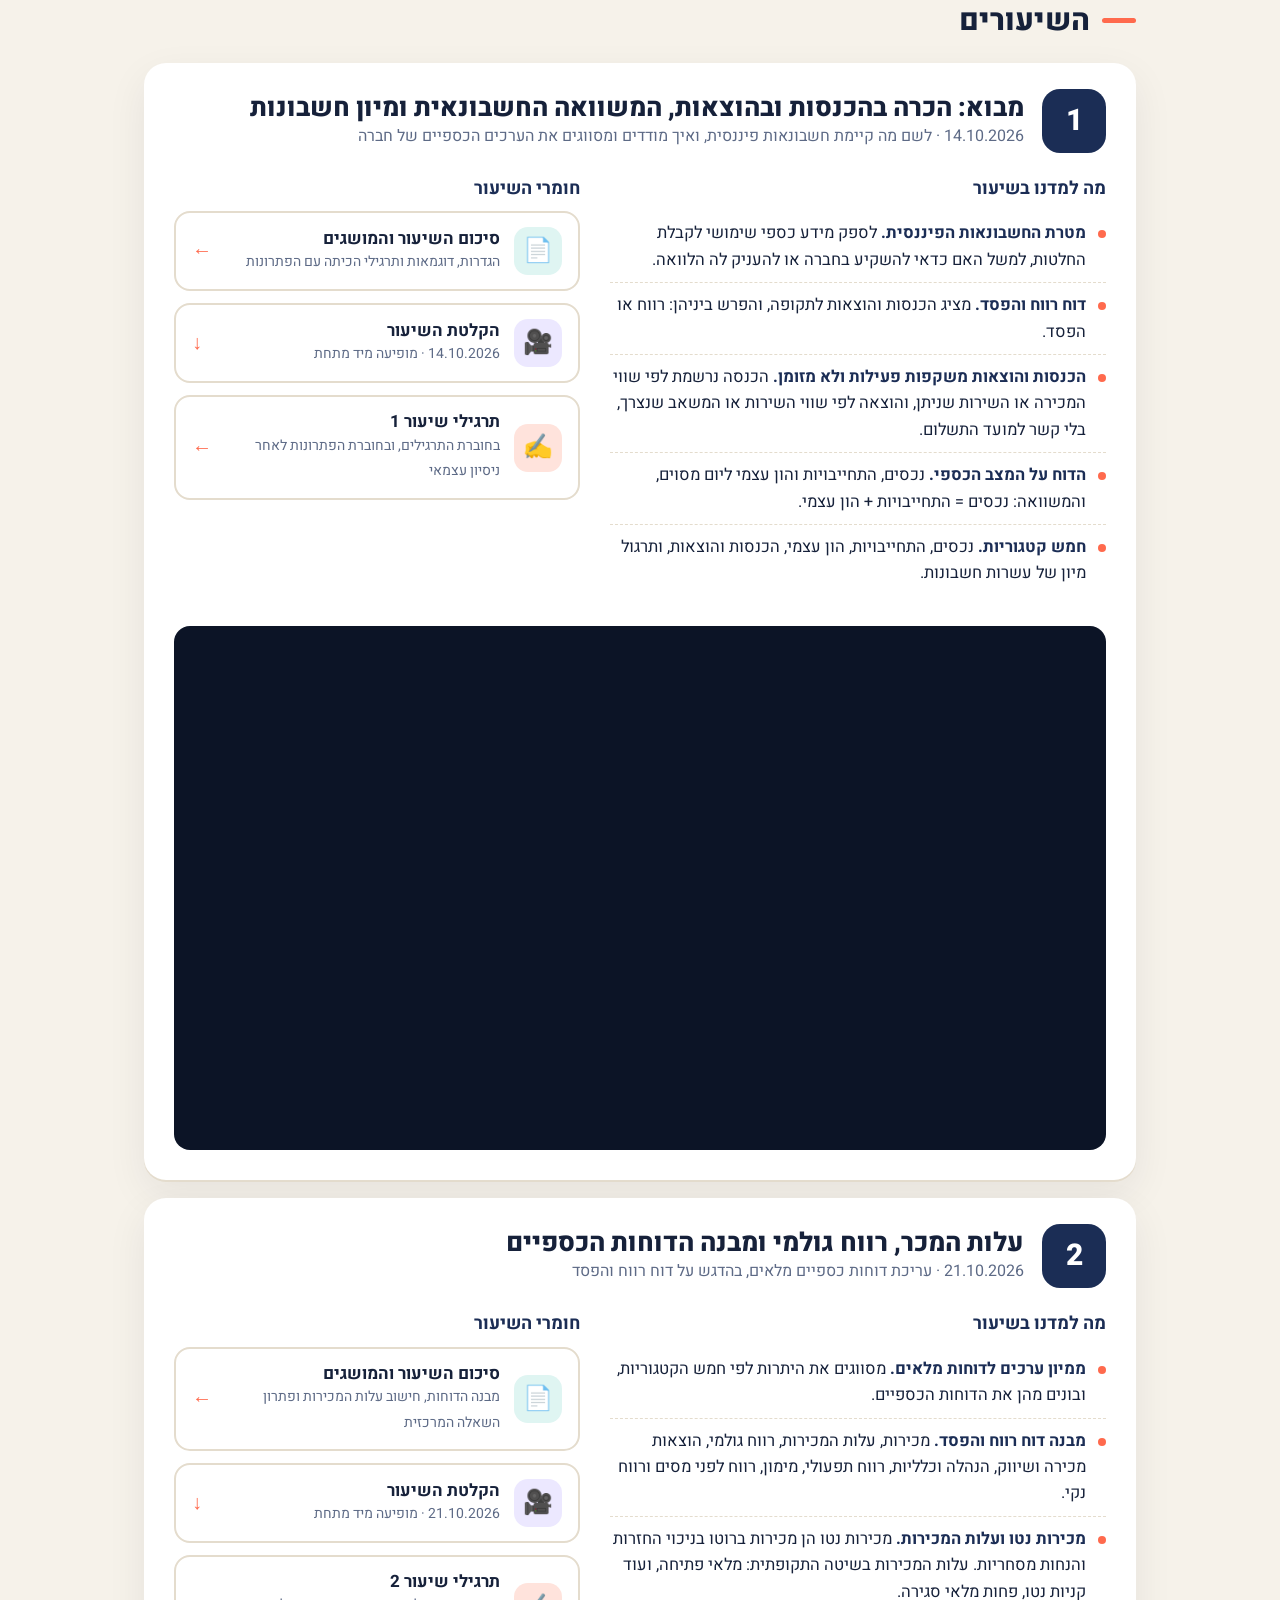
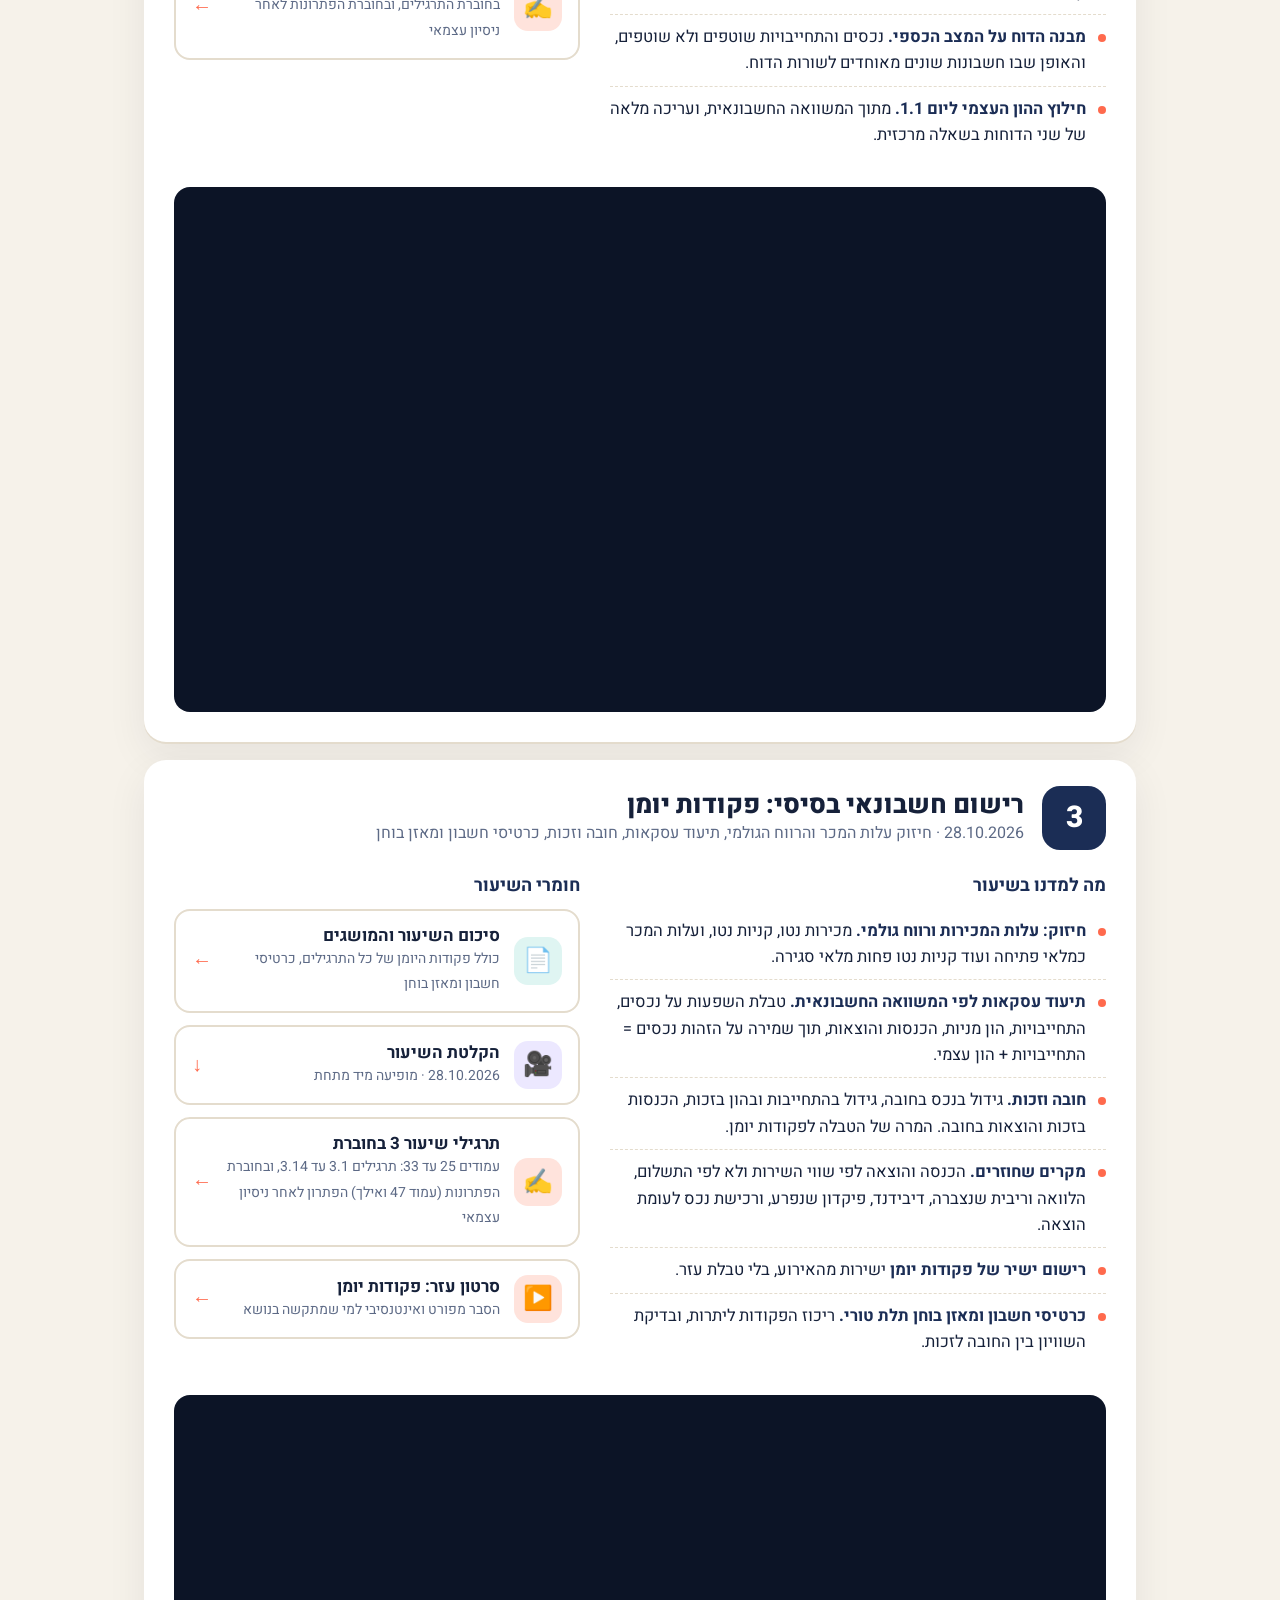
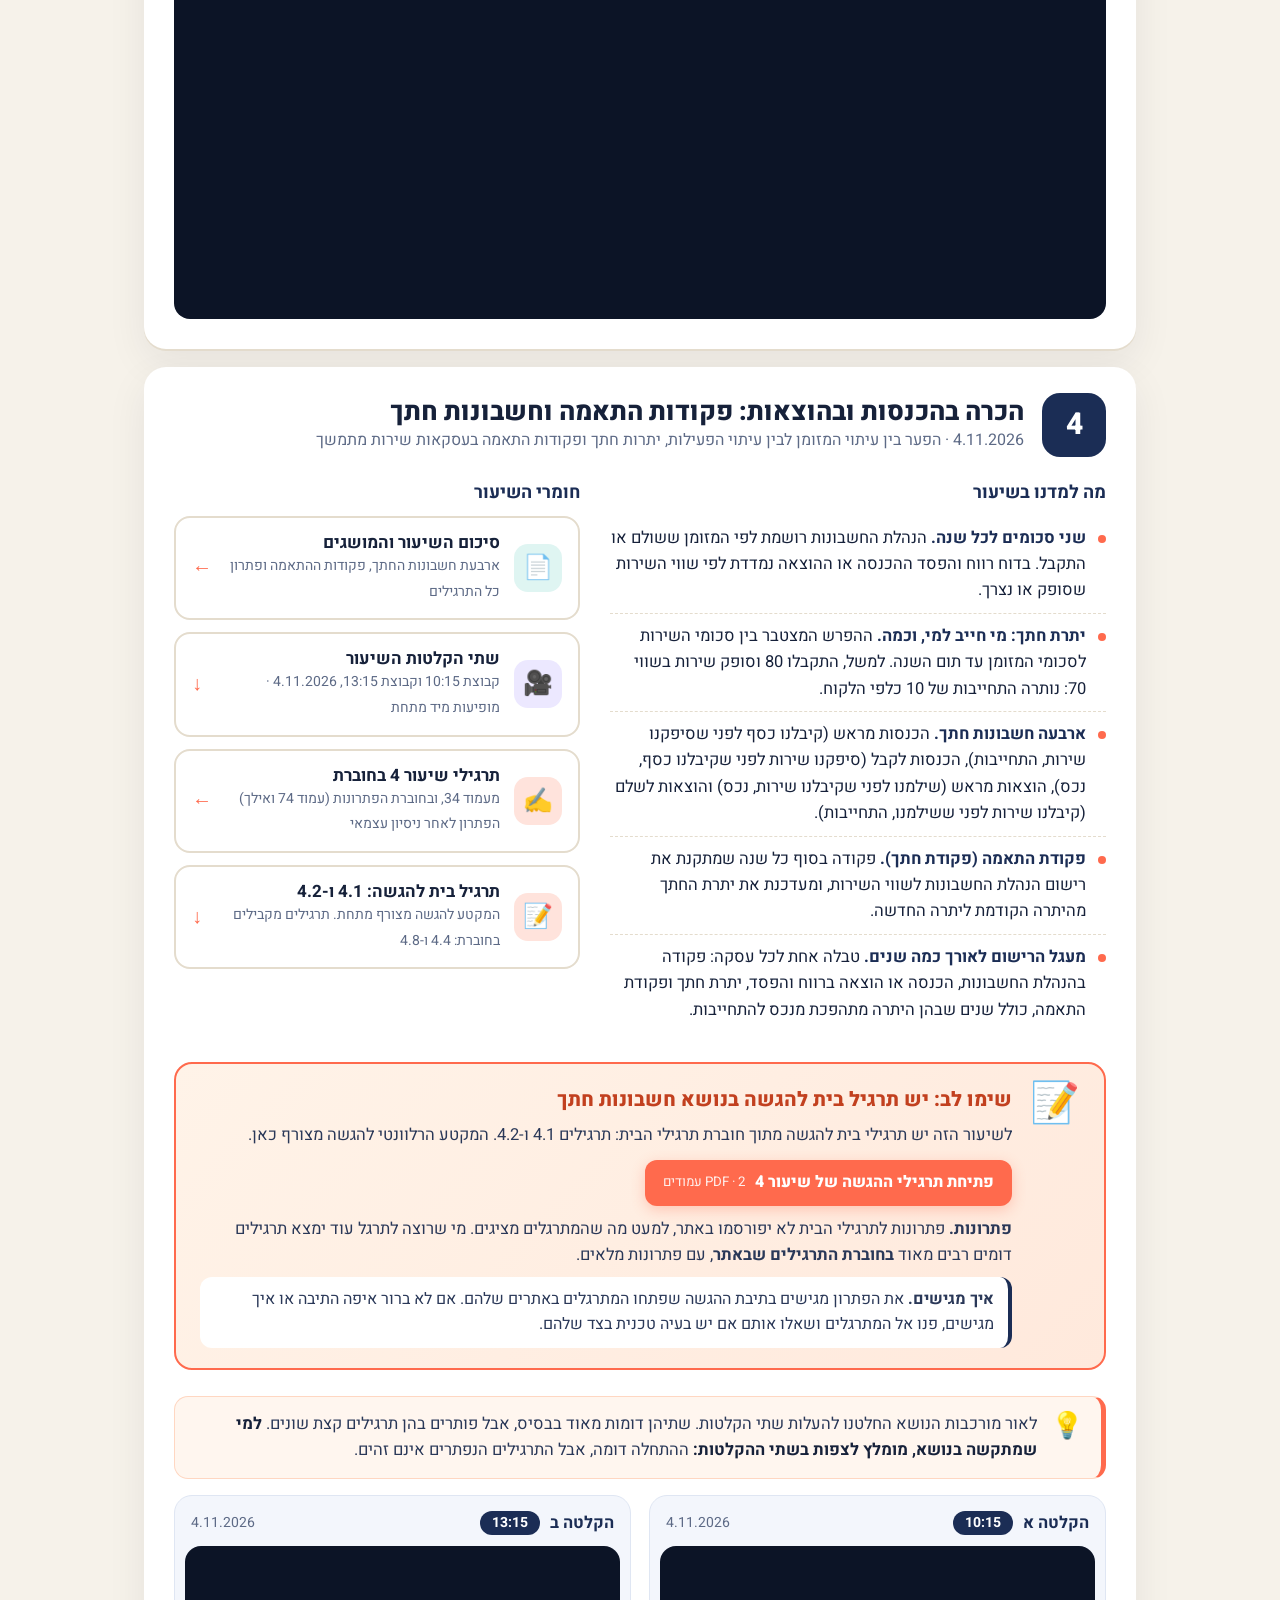
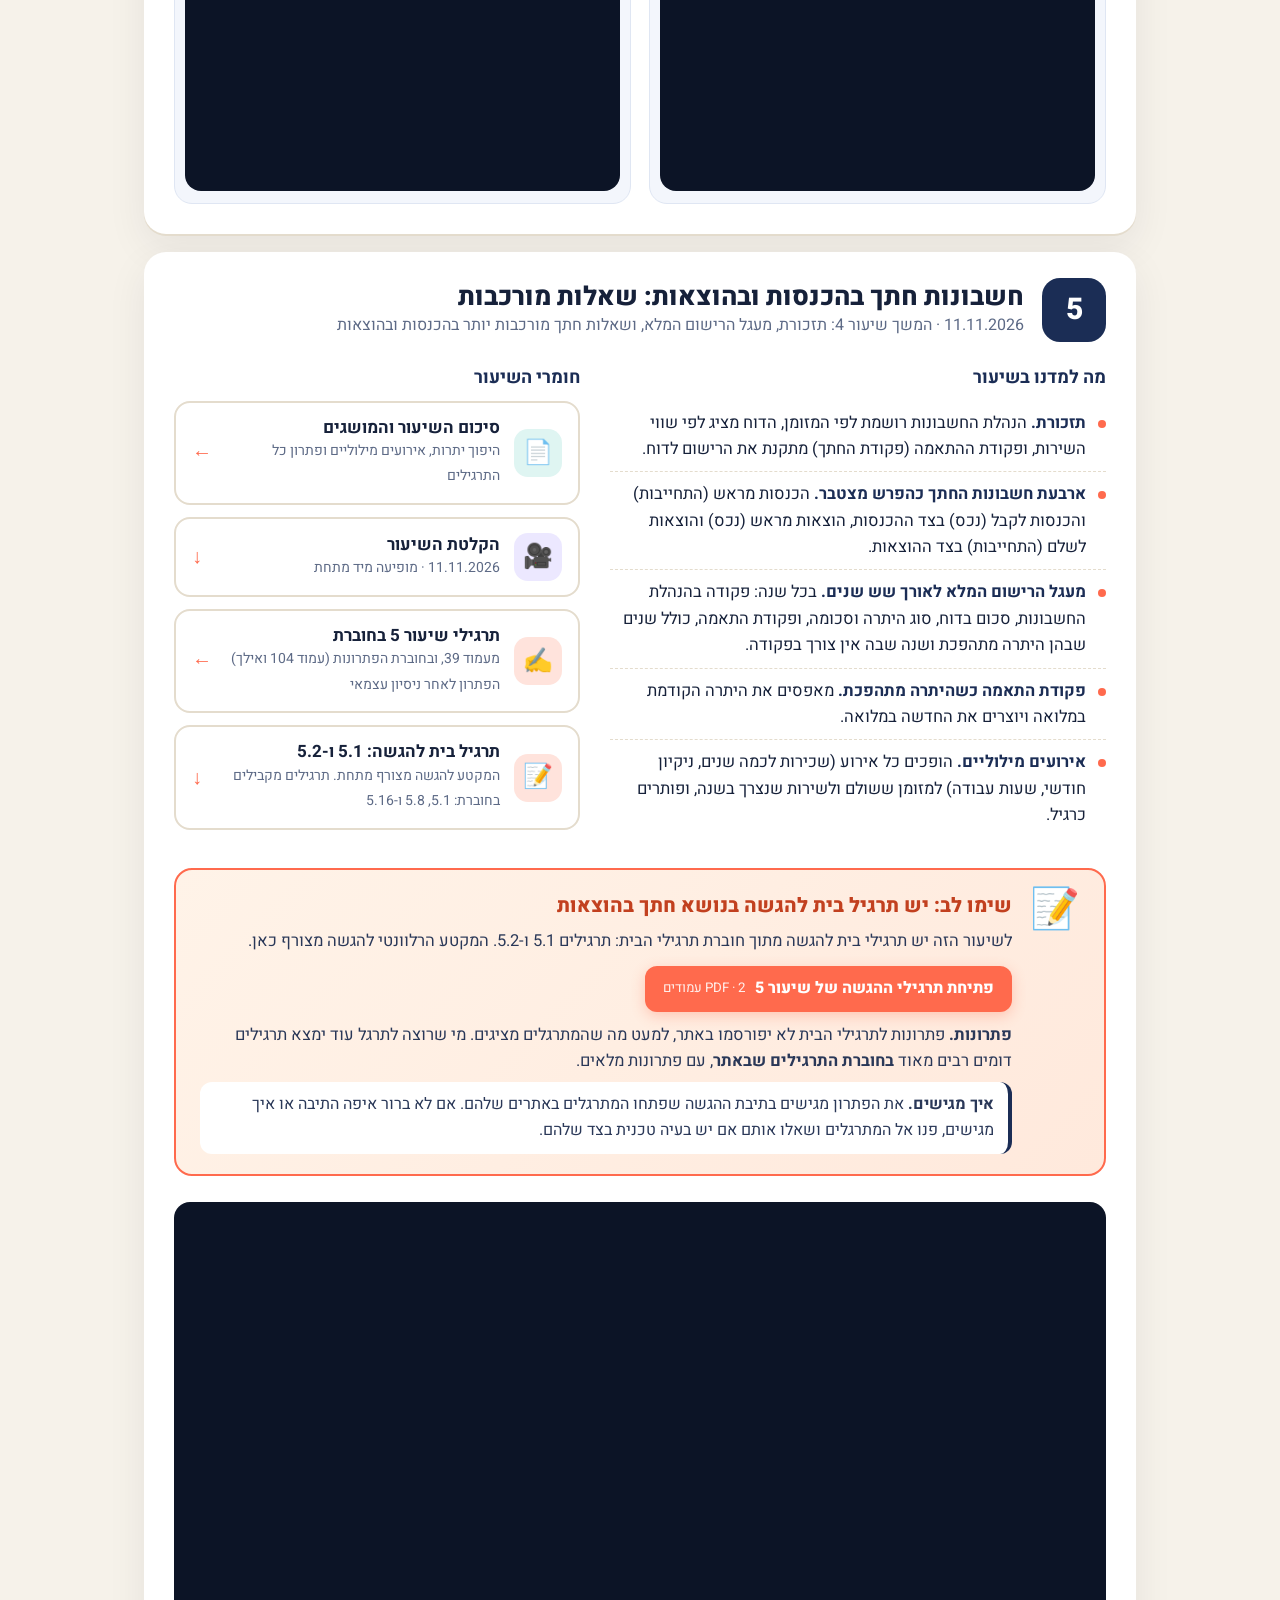
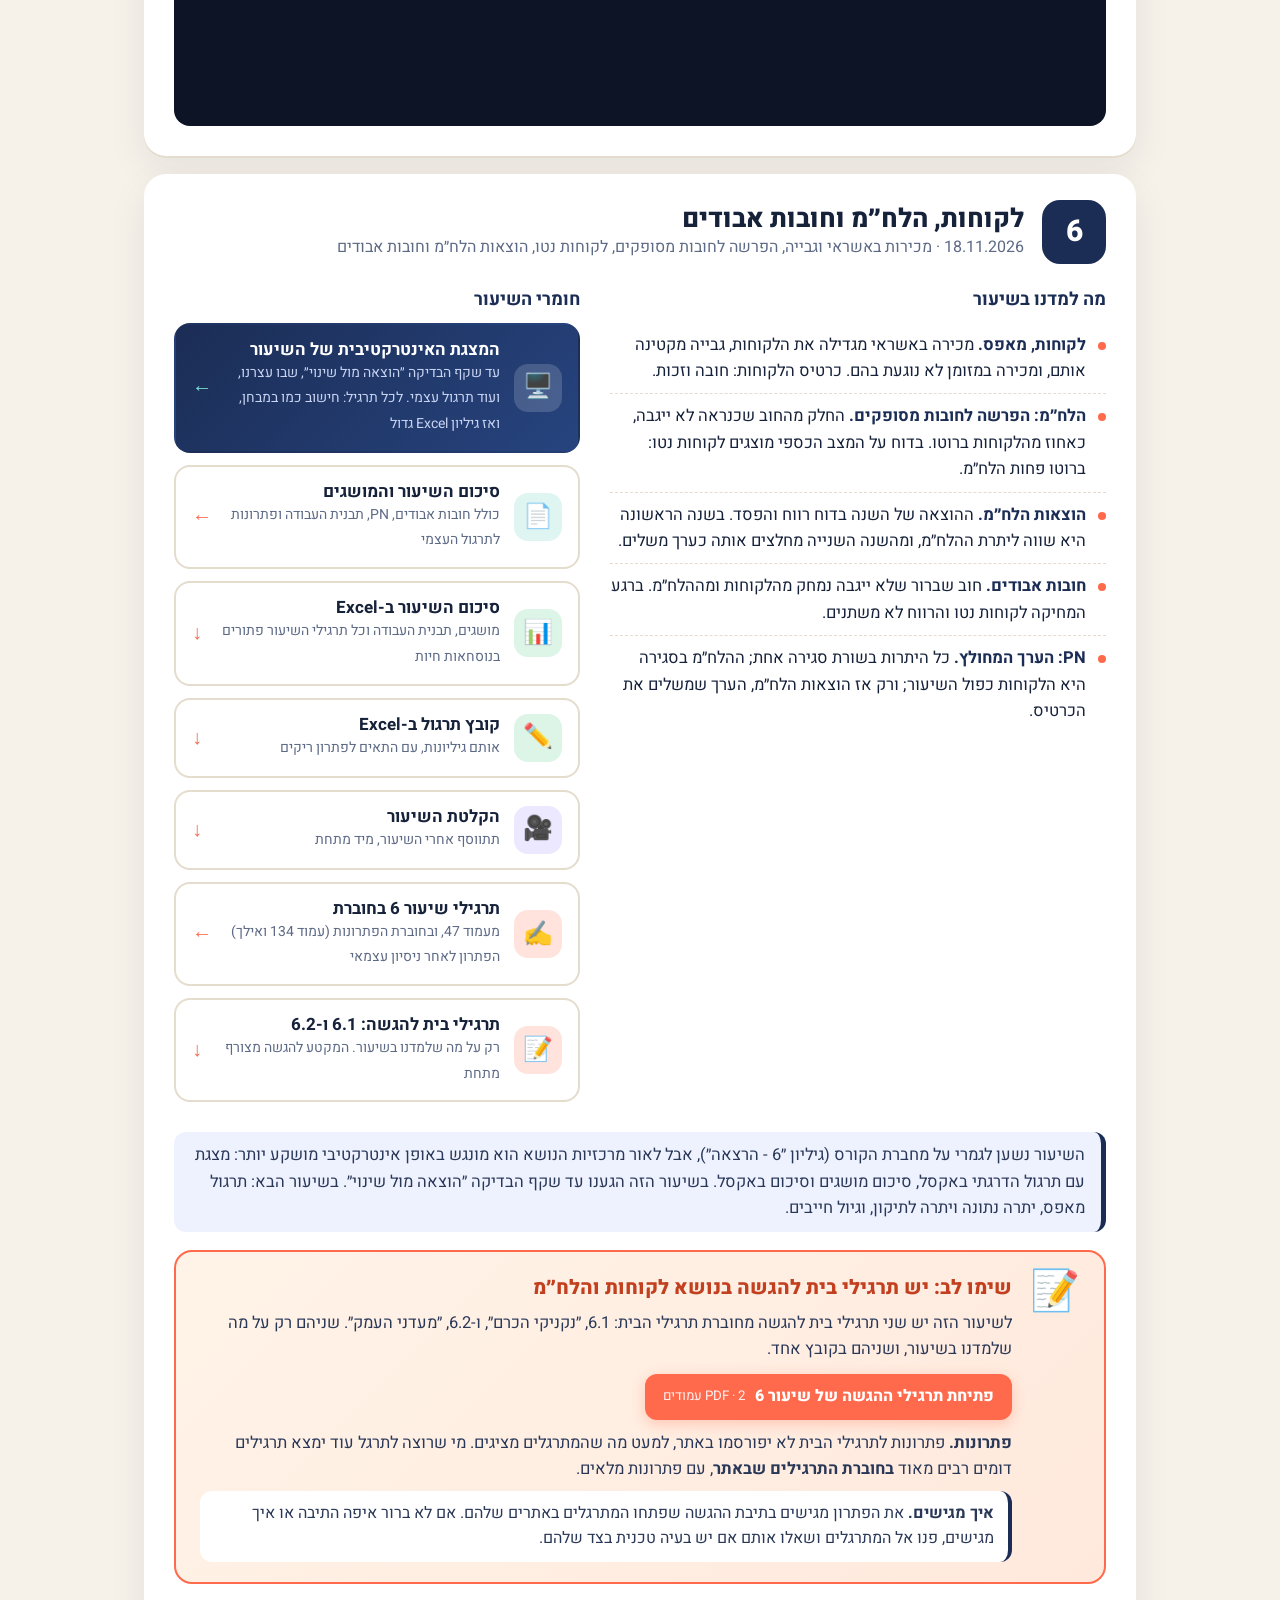
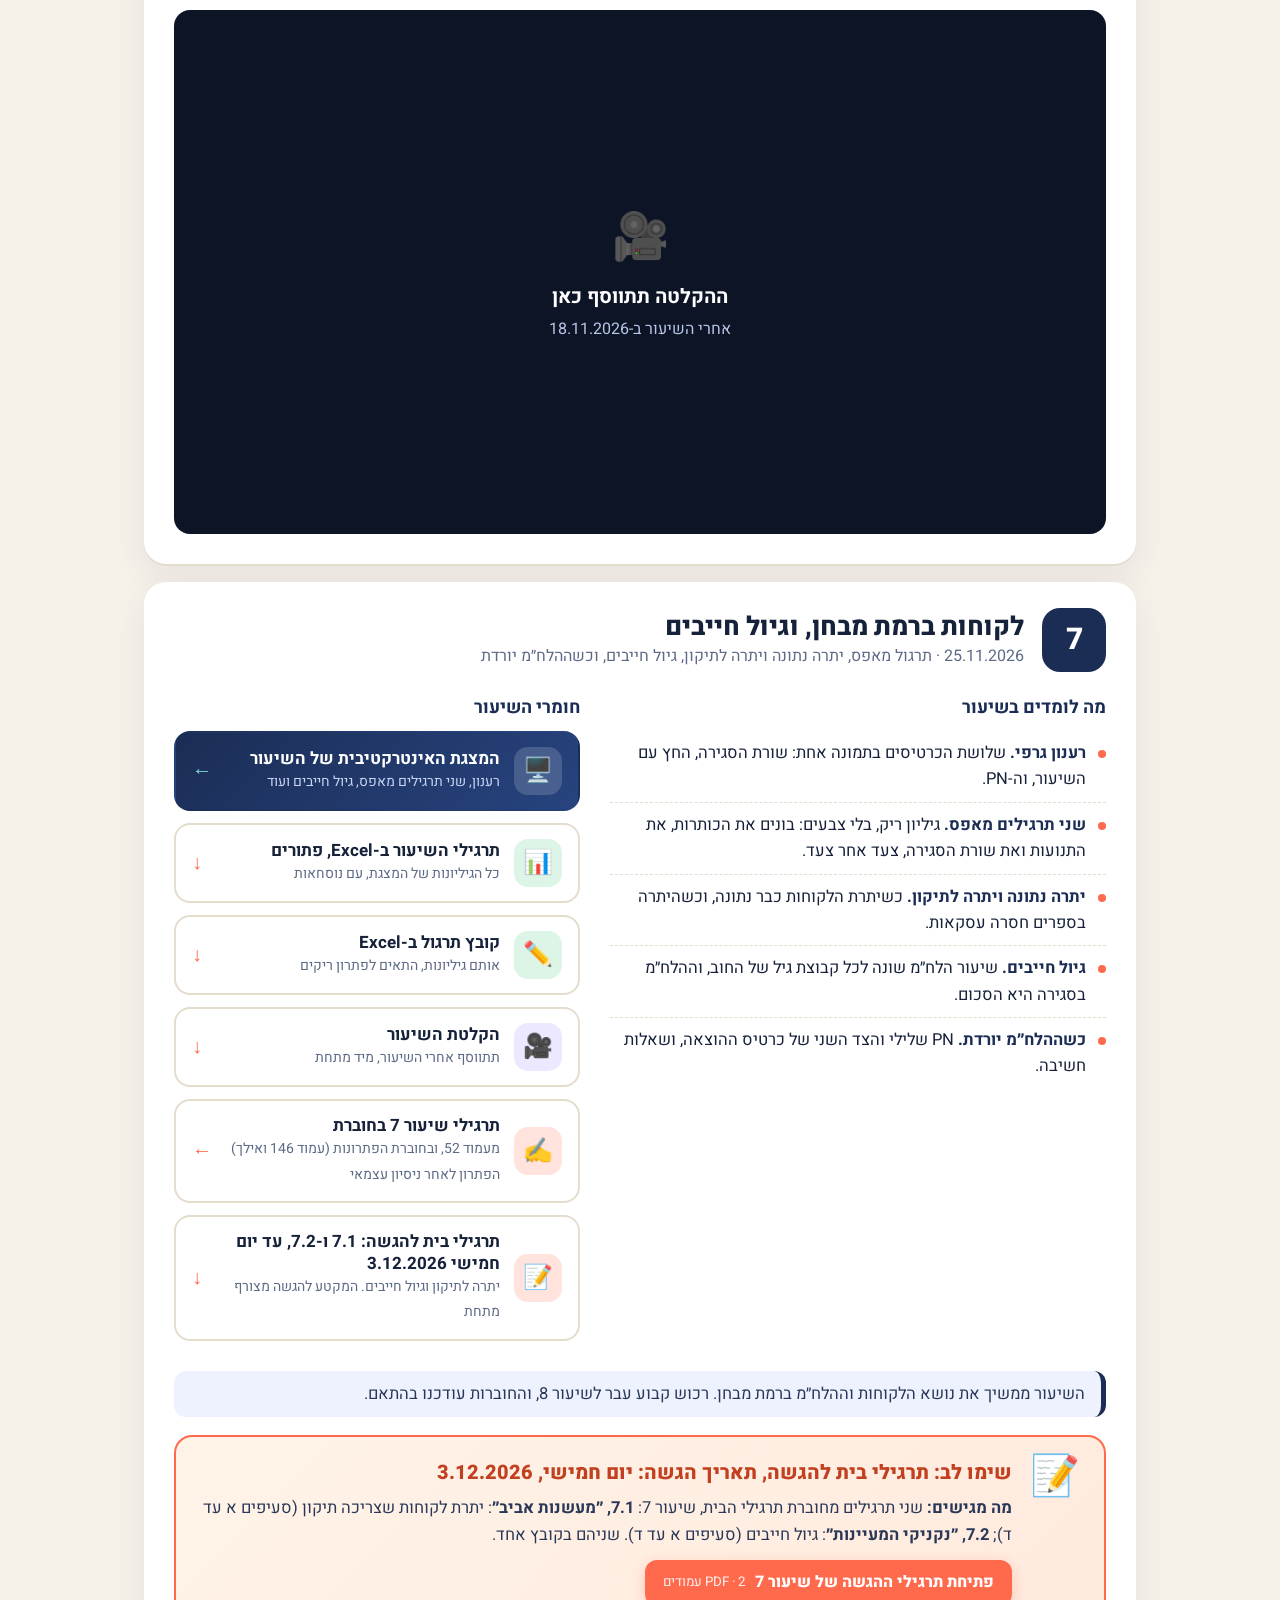
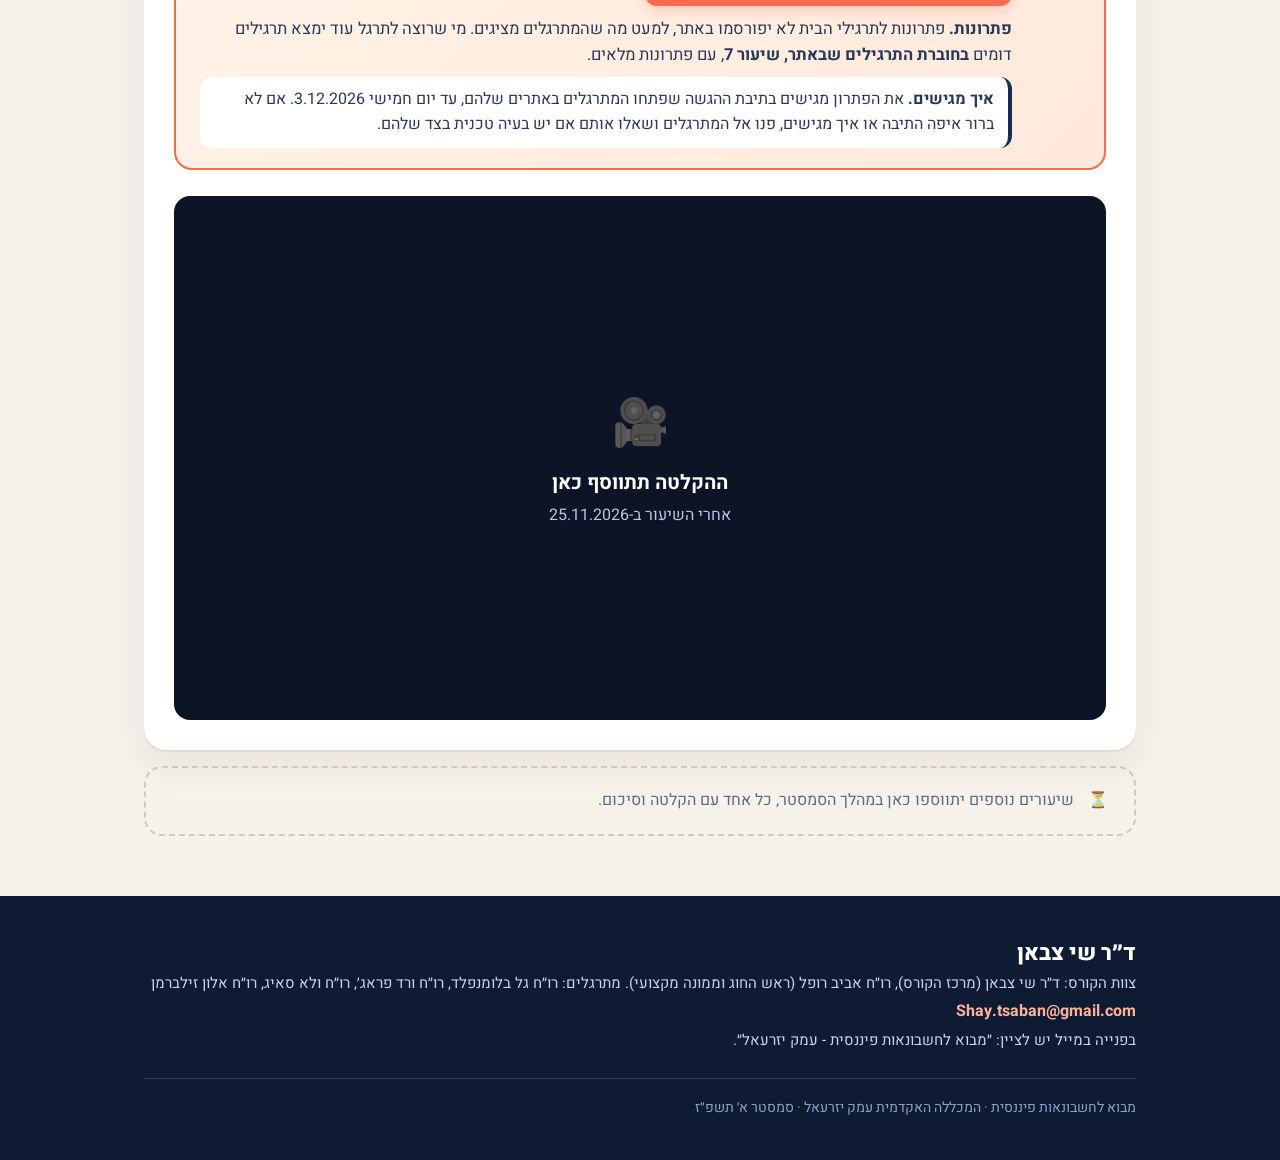
==== commit 5d737d40: "Exercise booklet and solutions: new lesson 7 chapter (customers at exam level and aging, 7.1-7.10, s" ====
--- a/index.html
+++ b/index.html
@@ -186,7 +186,7 @@
       <h2>חוברת תרגילי הקורס</h2>
       <p>החוברת נכתבה כמשלימה לחומרי הלימוד של הקורס ומסונכרנת איתם שיעור אחר שיעור. לכל שיעור תרגילים בנושאי השיעור, ובסופם תרגילים ברמת בחינה. התרגילים נפתרים בכיתה ובבית.</p>
     </div>
-    <span class="btn">פתיחת החוברת<small>PDF · 112 עמודים</small></span>
+    <span class="btn">פתיחת החוברת<small>PDF · 118 עמודים</small></span>
   </a>
 
   <div class="solutions">
@@ -196,7 +196,7 @@
       <h3>חוברת הפתרונות המפורטים</h3>
       <p>פתרון מלא לכל תרגיל בחוברת, בהתאם לשיטות, לטכניקות ולהסברים שהוצגו בשיעורים, ובאותו סדר של חוברת התרגילים. כדי ללמוד מהפתרון, כדאי לנסות לפתור לבד לפני שמציצים בו.</p>
     </div>
-    <a class="btn2" href="materials/solutions-booklet.pdf" target="_blank" rel="noopener">פתיחת הפתרונות<small>PDF · 350 עמודים</small></a>
+    <a class="btn2" href="materials/solutions-booklet.pdf" target="_blank" rel="noopener">פתיחת הפתרונות<small>PDF · 361 עמודים</small></a>
   </div>
   </section>
 
@@ -626,6 +626,11 @@
               <div><b>הקלטת השיעור</b><span class="d">תתווסף אחרי השיעור, מיד מתחת</span></div>
               <span class="ar">↓</span>
             </a>
+            <a class="lk p" href="materials/exercise-booklet.pdf#page=52" target="_blank" rel="noopener">
+              <div class="e">✍️</div>
+              <div><b>תרגילי שיעור 7 בחוברת</b><span class="d">מעמוד 52, ובחוברת הפתרונות (עמוד 146 ואילך) הפתרון לאחר ניסיון עצמאי</span></div>
+              <span class="ar">←</span>
+            </a>
             <a class="lk p" href="#homework-7">
               <div class="e">📝</div>
               <div><b>תרגילי בית להגשה: 7.1 ו-7.2, עד יום חמישי 3.12.2026</b><span class="d">יתרה לתיקון וגיול חייבים. המקטע להגשה מצורף מתחת</span></div>
@@ -641,7 +646,7 @@
           <h4>שימו לב: תרגילי בית להגשה, תאריך הגשה: יום חמישי, 3.12.2026</h4>
           <p><b>מה מגישים:</b> שני תרגילים מחוברת תרגילי הבית, שיעור 7: <b>7.1, ״מעשנות אביב״</b>: יתרת לקוחות שצריכה תיקון (סעיפים א עד ד); <b>7.2, ״נקניקי המעיינות״</b>: גיול חייבים (סעיפים א עד ד). שניהם בקובץ אחד.</p>
           <a class="go" href="materials/homework-lesson-7.pdf" target="_blank" rel="noopener">פתיחת תרגילי ההגשה של שיעור 7 <small>PDF · 2 עמודים</small></a>
-          <p><b>פתרונות.</b> פתרונות לתרגילי הבית לא יפורסמו באתר, למעט מה שהמתרגלים מציגים. מי שרוצה לתרגל עוד ימצא תרגילים דומים <a href="materials/exercise-booklet.pdf" target="_blank" rel="noopener"><b>בחוברת התרגילים שבאתר</b></a>, עם פתרונות מלאים.</p>
+          <p><b>פתרונות.</b> פתרונות לתרגילי הבית לא יפורסמו באתר, למעט מה שהמתרגלים מציגים. מי שרוצה לתרגל עוד ימצא תרגילים דומים <a href="materials/exercise-booklet.pdf#page=52" target="_blank" rel="noopener"><b>בחוברת התרגילים שבאתר, שיעור 7</b></a>, עם פתרונות מלאים.</p>
           <div class="how"><b>איך מגישים.</b> את הפתרון מגישים בתיבת ההגשה שפתחו המתרגלים באתרים שלהם, עד יום חמישי 3.12.2026. אם לא ברור איפה התיבה או איך מגישים, פנו אל המתרגלים ושאלו אותם אם יש בעיה טכנית בצד שלהם.</div>
         </div>
       </div>
